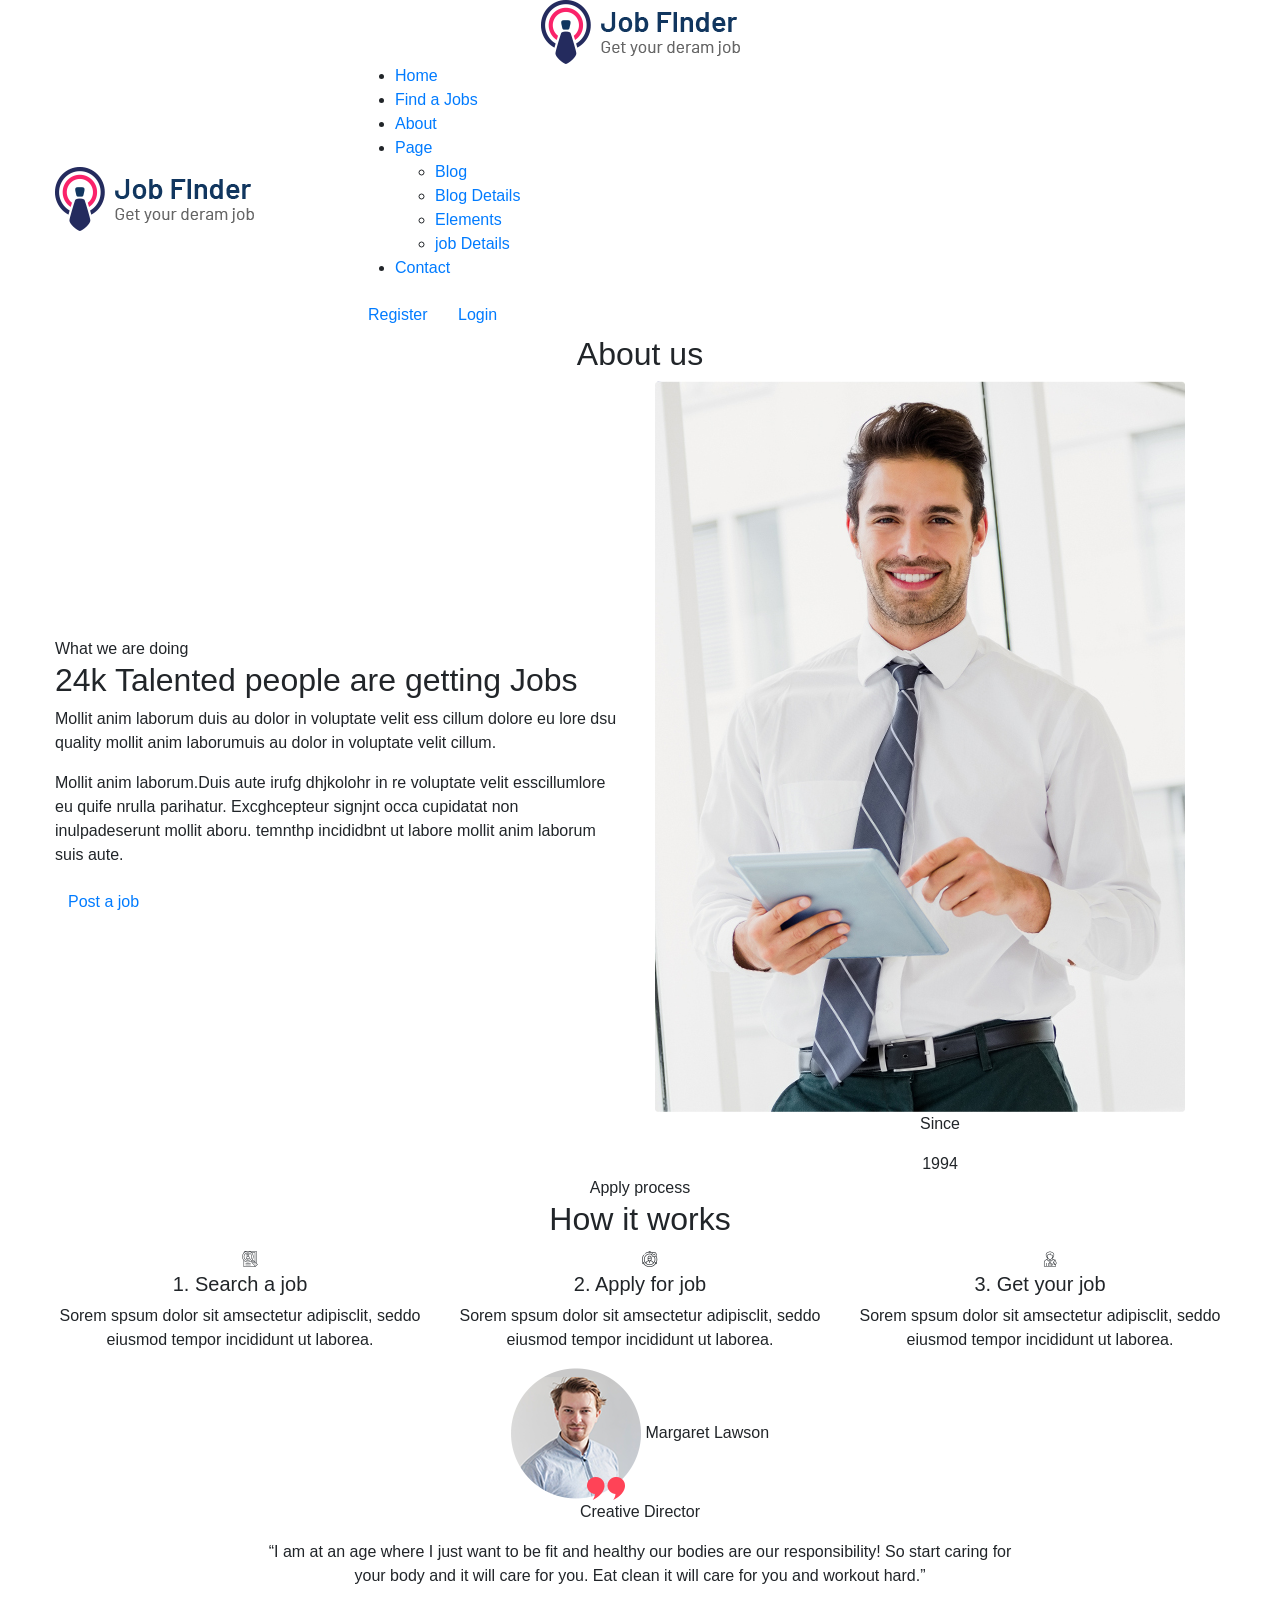
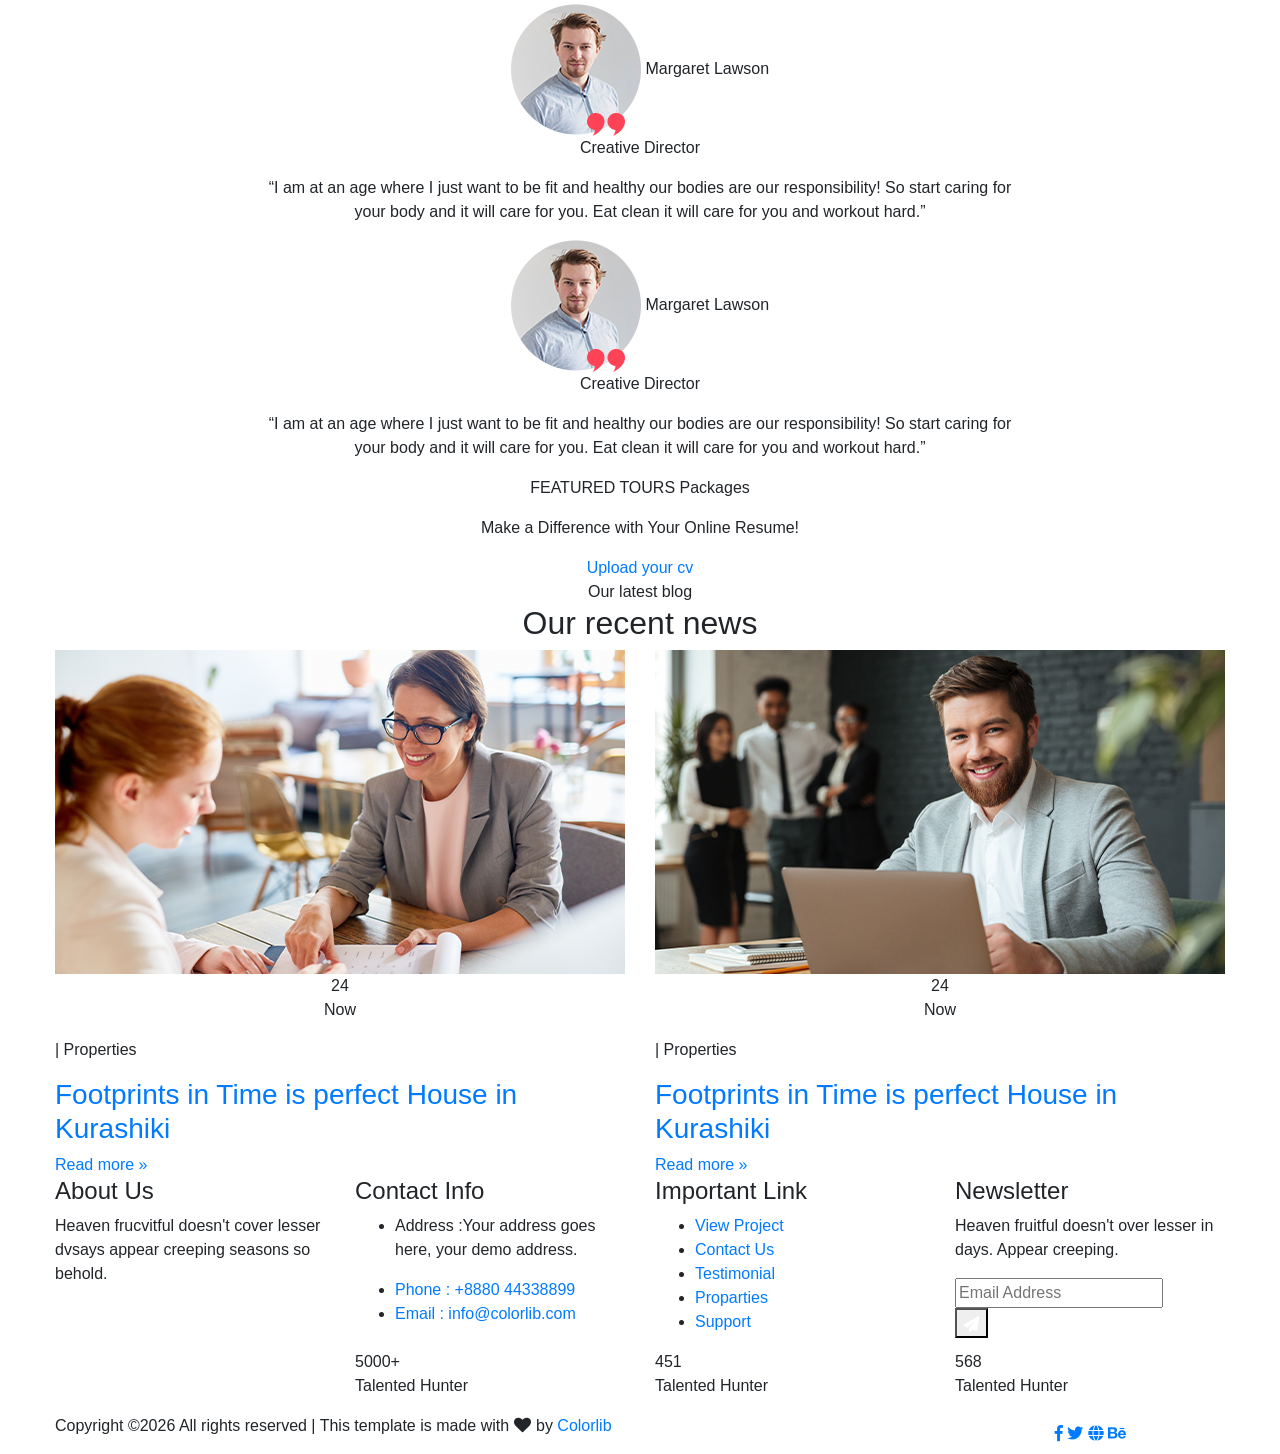
==== about.html @ 40fa7287 "First commit" ====
<!doctype html>
<html class="no-js" lang="zxx">
    <head>
        <meta charset="utf-8">
        <meta http-equiv="x-ua-compatible" content="ie=edge">
        <title>Job board HTML-5 Template </title>
        <meta name="description" content="">
        <meta name="viewport" content="width=device-width, initial-scale=1">
        <link rel="manifest" href="site.webmanifest">
		<link rel="shortcut icon" type="image/x-icon" href="assets/img/favicon.ico">

		<!-- CSS here -->
            <link rel="stylesheet" href="assets/css/bootstrap.min.css">
            <link rel="stylesheet" href="assets/css/owl.carousel.min.css">
            <link rel="stylesheet" href="assets/css/flaticon.css">
            <link rel="stylesheet" href="assets/css/price_rangs.css">
            <link rel="stylesheet" href="assets/css/slicknav.css">
            <link rel="stylesheet" href="assets/css/animate.min.css">
            <link rel="stylesheet" href="assets/css/magnific-popup.css">
            <link rel="stylesheet" href="assets/css/fontawesome-all.min.css">
            <link rel="stylesheet" href="assets/css/themify-icons.css">
            <link rel="stylesheet" href="assets/css/slick.css">
            <link rel="stylesheet" href="assets/css/nice-select.css">
            <link rel="stylesheet" href="assets/css/style.css">
   </head>

   <body>
    <!-- Preloader Start -->
    <div id="preloader-active">
        <div class="preloader d-flex align-items-center justify-content-center">
            <div class="preloader-inner position-relative">
                <div class="preloader-circle"></div>
                <div class="preloader-img pere-text">
                    <img src="assets/img/logo/logo.png" alt="">
                </div>
            </div>
        </div>
    </div>
    <!-- Preloader Start -->
    <header>
        <!-- Header Start -->
       <div class="header-area header-transparrent">
           <div class="headder-top header-sticky">
                <div class="container">
                    <div class="row align-items-center">
                        <div class="col-lg-3 col-md-2">
                            <!-- Logo -->
                            <div class="logo">
                                <a href="index.html"><img src="assets/img/logo/logo.png" alt=""></a>
                            </div>  
                        </div>
                        <div class="col-lg-9 col-md-9">
                            <div class="menu-wrapper">
                                <!-- Main-menu -->
                                <div class="main-menu">
                                    <nav class="d-none d-lg-block">
                                        <ul id="navigation">
                                            <li><a href="index.html">Home</a></li>
                                            <li><a href="job_listing.html">Find a Jobs </a></li>
                                            <li><a href="about.html">About</a></li>
                                            <li><a href="#">Page</a>
                                                <ul class="submenu">
                                                    <li><a href="blog.html">Blog</a></li>
                                                    <li><a href="single-blog.html">Blog Details</a></li>
                                                    <li><a href="elements.html">Elements</a></li>
                                                    <li><a href="job_details.html">job Details</a></li>
                                                </ul>
                                            </li>
                                            <li><a href="contact.html">Contact</a></li>
                                        </ul>
                                    </nav>
                                </div>          
                                <!-- Header-btn -->
                                <div class="header-btn d-none f-right d-lg-block">
                                    <a href="#" class="btn head-btn1">Register</a>
                                    <a href="#" class="btn head-btn2">Login</a>
                                </div>
                            </div>
                        </div>
                        <!-- Mobile Menu -->
                        <div class="col-12">
                            <div class="mobile_menu d-block d-lg-none"></div>
                        </div>
                    </div>
                </div>
           </div>
       </div>
        <!-- Header End -->
    </header>
    <main>

        <!-- Hero Area Start-->
        <div class="slider-area ">
        <div class="single-slider section-overly slider-height2 d-flex align-items-center" data-background="assets/img/hero/about.jpg">
            <div class="container">
                <div class="row">
                    <div class="col-xl-12">
                        <div class="hero-cap text-center">
                            <h2>About us</h2>
                        </div>
                    </div>
                </div>
            </div>
        </div>
        </div>
        <!-- Hero Area End -->
        <!-- Support Company Start-->
        <div class="support-company-area fix section-padding2">
            <div class="container">
                <div class="row align-items-center">
                    <div class="col-xl-6 col-lg-6">
                        <div class="right-caption">
                            <!-- Section Tittle -->
                            <div class="section-tittle section-tittle2">
                                <span>What we are doing</span>
                                <h2>24k Talented people are getting Jobs</h2>
                            </div>
                            <div class="support-caption">
                                <p class="pera-top">Mollit anim laborum duis au dolor in voluptate velit ess cillum dolore eu lore dsu quality mollit anim laborumuis au dolor in voluptate velit cillum.</p>
                                <p>Mollit anim laborum.Duis aute irufg dhjkolohr in re voluptate velit esscillumlore eu quife nrulla parihatur. Excghcepteur signjnt occa cupidatat non inulpadeserunt mollit aboru. temnthp incididbnt ut labore mollit anim laborum suis aute.</p>
                                <a href="about.html" class="btn post-btn">Post a job</a>
                            </div>
                        </div>
                    </div>
                    <div class="col-xl-6 col-lg-6">
                        <div class="support-location-img">
                            <img src="assets/img/service/support-img.jpg" alt="">
                            <div class="support-img-cap text-center">
                                <p>Since</p>
                                <span>1994</span>
                            </div>
                        </div>
                    </div>
                </div>
            </div>
        </div>
        <!-- Support Company End-->
        <!-- How  Apply Process Start-->
        <div class="apply-process-area apply-bg pt-150 pb-150" data-background="assets/img/gallery/how-applybg.png">
            <div class="container">
                <!-- Section Tittle -->
                <div class="row">
                    <div class="col-lg-12">
                        <div class="section-tittle white-text text-center">
                            <span>Apply process</span>
                            <h2> How it works</h2>
                        </div>
                    </div>
                </div>
                <!-- Apply Process Caption -->
                <div class="row">
                    <div class="col-lg-4 col-md-6">
                        <div class="single-process text-center mb-30">
                            <div class="process-ion">
                                <span class="flaticon-search"></span>
                            </div>
                            <div class="process-cap">
                                <h5>1. Search a job</h5>
                            <p>Sorem spsum dolor sit amsectetur adipisclit, seddo eiusmod tempor incididunt ut laborea.</p>
                            </div>
                        </div>
                    </div>
                    <div class="col-lg-4 col-md-6">
                        <div class="single-process text-center mb-30">
                            <div class="process-ion">
                                <span class="flaticon-curriculum-vitae"></span>
                            </div>
                            <div class="process-cap">
                                <h5>2. Apply for job</h5>
                            <p>Sorem spsum dolor sit amsectetur adipisclit, seddo eiusmod tempor incididunt ut laborea.</p>
                            </div>
                        </div>
                    </div>
                    <div class="col-lg-4 col-md-6">
                        <div class="single-process text-center mb-30">
                            <div class="process-ion">
                                <span class="flaticon-tour"></span>
                            </div>
                            <div class="process-cap">
                                <h5>3. Get your job</h5>
                            <p>Sorem spsum dolor sit amsectetur adipisclit, seddo eiusmod tempor incididunt ut laborea.</p>
                            </div>
                        </div>
                    </div>
                </div>
            </div>
        </div>
        <!-- How  Apply Process End-->
        <!-- Testimonial Start -->
        <div class="testimonial-area testimonial-padding">
            <div class="container">
                <!-- Testimonial contents -->
                <div class="row d-flex justify-content-center">
                    <div class="col-xl-8 col-lg-8 col-md-10">
                        <div class="h1-testimonial-active dot-style">
                            <!-- Single Testimonial -->
                            <div class="single-testimonial text-center">
                                <!-- Testimonial Content -->
                                <div class="testimonial-caption ">
                                    <!-- founder -->
                                    <div class="testimonial-founder  ">
                                        <div class="founder-img mb-30">
                                            <img src="assets/img/testmonial/testimonial-founder.png" alt="">
                                            <span>Margaret Lawson</span>
                                            <p>Creative Director</p>
                                        </div>
                                    </div>
                                    <div class="testimonial-top-cap">
                                        <p>“I am at an age where I just want to be fit and healthy our bodies are our responsibility! So start caring for your body and it will care for you. Eat clean it will care for you and workout hard.”</p>
                                    </div>
                                </div>
                            </div>
                            <!-- Single Testimonial -->
                            <div class="single-testimonial text-center">
                                <!-- Testimonial Content -->
                                <div class="testimonial-caption ">
                                    <!-- founder -->
                                    <div class="testimonial-founder  ">
                                        <div class="founder-img mb-30">
                                            <img src="assets/img/testmonial/testimonial-founder.png" alt="">
                                            <span>Margaret Lawson</span>
                                            <p>Creative Director</p>
                                        </div>
                                    </div>
                                    <div class="testimonial-top-cap">
                                        <p>“I am at an age where I just want to be fit and healthy our bodies are our responsibility! So start caring for your body and it will care for you. Eat clean it will care for you and workout hard.”</p>
                                    </div>
                                </div>
                            </div>
                            <!-- Single Testimonial -->
                            <div class="single-testimonial text-center">
                                <!-- Testimonial Content -->
                                <div class="testimonial-caption ">
                                    <!-- founder -->
                                    <div class="testimonial-founder  ">
                                        <div class="founder-img mb-30">
                                            <img src="assets/img/testmonial/testimonial-founder.png" alt="">
                                            <span>Margaret Lawson</span>
                                            <p>Creative Director</p>
                                        </div>
                                    </div>
                                    <div class="testimonial-top-cap">
                                        <p>“I am at an age where I just want to be fit and healthy our bodies are our responsibility! So start caring for your body and it will care for you. Eat clean it will care for you and workout hard.”</p>
                                    </div>
                                </div>
                            </div>
                        </div>
                    </div>
                </div>
            </div>
        </div>
        <!-- Testimonial End -->
        <!-- Online CV Area Start -->
        <div class="online-cv cv-bg section-overly pt-90 pb-120"  data-background="assets/img/gallery/cv_bg.jpg">
            <div class="container">
                <div class="row justify-content-center">
                    <div class="col-xl-10">
                        <div class="cv-caption text-center">
                            <p class="pera1">FEATURED TOURS Packages</p>
                            <p class="pera2"> Make a Difference with Your Online Resume!</p>
                            <a href="#" class="border-btn2 border-btn4">Upload your cv</a>
                        </div>
                    </div>
                </div>
            </div>
        </div>
        <!-- Online CV Area End-->
    
        <!-- Blog Area Start -->
        <div class="home-blog-area blog-h-padding">
            <div class="container">
                <!-- Section Tittle -->
                <div class="row">
                    <div class="col-lg-12">
                        <div class="section-tittle text-center">
                            <span>Our latest blog</span>
                            <h2>Our recent news</h2>
                        </div>
                    </div>
                </div>
                <div class="row">
                    <div class="col-xl-6 col-lg-6 col-md-6">
                        <div class="home-blog-single mb-30">
                            <div class="blog-img-cap">
                                <div class="blog-img">
                                    <img src="assets/img/blog/home-blog1.jpg" alt="">
                                    <!-- Blog date -->
                                    <div class="blog-date text-center">
                                        <span>24</span>
                                        <p>Now</p>
                                    </div>
                                </div>
                                <div class="blog-cap">
                                    <p>|   Properties</p>
                                    <h3><a href="single-blog.html">Footprints in Time is perfect House in Kurashiki</a></h3>
                                    <a href="#" class="more-btn">Read more »</a>
                                </div>
                            </div>
                        </div>
                    </div>
                    <div class="col-xl-6 col-lg-6 col-md-6">
                        <div class="home-blog-single mb-30">
                            <div class="blog-img-cap">
                                <div class="blog-img">
                                    <img src="assets/img/blog/home-blog2.jpg" alt="">
                                    <!-- Blog date -->
                                    <div class="blog-date text-center">
                                        <span>24</span>
                                        <p>Now</p>
                                    </div>
                                </div>
                                <div class="blog-cap">
                                    <p>|   Properties</p>
                                    <h3><a href="single-blog.html">Footprints in Time is perfect House in Kurashiki</a></h3>
                                    <a href="#" class="more-btn">Read more »</a>
                                </div>
                            </div>
                        </div>
                    </div>
                </div>
            </div>
        </div>
        <!-- Blog Area End -->

    </main>
    <footer>
        <!-- Footer Start-->
        <div class="footer-area footer-bg footer-padding">
            <div class="container">
                <div class="row d-flex justify-content-between">
                    <div class="col-xl-3 col-lg-3 col-md-4 col-sm-6">
                       <div class="single-footer-caption mb-50">
                         <div class="single-footer-caption mb-30">
                             <div class="footer-tittle">
                                 <h4>About Us</h4>
                                 <div class="footer-pera">
                                     <p>Heaven frucvitful doesn't cover lesser dvsays appear creeping seasons so behold.</p>
                                </div>
                             </div>
                         </div>

                       </div>
                    </div>
                    <div class="col-xl-3 col-lg-3 col-md-4 col-sm-5">
                        <div class="single-footer-caption mb-50">
                            <div class="footer-tittle">
                                <h4>Contact Info</h4>
                                <ul>
                                    <li>
                                    <p>Address :Your address goes
                                        here, your demo address.</p>
                                    </li>
                                    <li><a href="#">Phone : +8880 44338899</a></li>
                                    <li><a href="#">Email : info@colorlib.com</a></li>
                                </ul>
                            </div>

                        </div>
                    </div>
                    <div class="col-xl-3 col-lg-3 col-md-4 col-sm-5">
                        <div class="single-footer-caption mb-50">
                            <div class="footer-tittle">
                                <h4>Important Link</h4>
                                <ul>
                                    <li><a href="#"> View Project</a></li>
                                    <li><a href="#">Contact Us</a></li>
                                    <li><a href="#">Testimonial</a></li>
                                    <li><a href="#">Proparties</a></li>
                                    <li><a href="#">Support</a></li>
                                </ul>
                            </div>
                        </div>
                    </div>
                    <div class="col-xl-3 col-lg-3 col-md-4 col-sm-5">
                        <div class="single-footer-caption mb-50">
                            <div class="footer-tittle">
                                <h4>Newsletter</h4>
                                <div class="footer-pera footer-pera2">
                                 <p>Heaven fruitful doesn't over lesser in days. Appear creeping.</p>
                             </div>
                             <!-- Form -->
                             <div class="footer-form" >
                                 <div id="mc_embed_signup">
                                     <form target="_blank" action="https://spondonit.us12.list-manage.com/subscribe/post?u=1462626880ade1ac87bd9c93a&amp;id=92a4423d01"
                                     method="get" class="subscribe_form relative mail_part">
                                         <input type="email" name="email" id="newsletter-form-email" placeholder="Email Address"
                                         class="placeholder hide-on-focus" onfocus="this.placeholder = ''"
                                         onblur="this.placeholder = ' Email Address '">
                                         <div class="form-icon">
                                             <button type="submit" name="submit" id="newsletter-submit"
                                             class="email_icon newsletter-submit button-contactForm"><img src="assets/img/icon/form.png" alt=""></button>
                                         </div>
                                         <div class="mt-10 info"></div>
                                     </form>
                                 </div>
                             </div>
                            </div>
                        </div>
                    </div>
                </div>
               <!--  -->
               <div class="row footer-wejed justify-content-between">
                       <div class="col-xl-3 col-lg-3 col-md-4 col-sm-6">
                          <!-- logo -->
                          <div class="footer-logo mb-20">
                            <a href="index.html"><img src="assets/img/logo/logo2_footer.png" alt=""></a>
                          </div>
                       </div>
                       <div class="col-xl-3 col-lg-3 col-md-4 col-sm-5">
                        <div class="footer-tittle-bottom">
                            <span>5000+</span>
                            <p>Talented Hunter</p>
                        </div>
                       </div>
                       <div class="col-xl-3 col-lg-3 col-md-4 col-sm-5">
                            <div class="footer-tittle-bottom">
                                <span>451</span>
                                <p>Talented Hunter</p>
                            </div>
                       </div>
                       <div class="col-xl-3 col-lg-3 col-md-4 col-sm-5">
                            <!-- Footer Bottom Tittle -->
                            <div class="footer-tittle-bottom">
                                <span>568</span>
                                <p>Talented Hunter</p>
                            </div>
                       </div>
               </div>
            </div>
        </div>
        <!-- footer-bottom area -->
        <div class="footer-bottom-area footer-bg">
            <div class="container">
                <div class="footer-border">
                     <div class="row d-flex justify-content-between align-items-center">
                         <div class="col-xl-10 col-lg-10 ">
                             <div class="footer-copy-right">
                                 <p><!-- Link back to Colorlib can't be removed. Template is licensed under CC BY 3.0. -->
  Copyright &copy;<script>document.write(new Date().getFullYear());</script> All rights reserved | This template is made with <i class="fa fa-heart" aria-hidden="true"></i> by <a href="https://colorlib.com" target="_blank">Colorlib</a>
  <!-- Link back to Colorlib can't be removed. Template is licensed under CC BY 3.0. --></p>
                             </div>
                         </div>
                         <div class="col-xl-2 col-lg-2">
                             <div class="footer-social f-right">
                                 <a href="#"><i class="fab fa-facebook-f"></i></a>
                                 <a href="#"><i class="fab fa-twitter"></i></a>
                                 <a href="#"><i class="fas fa-globe"></i></a>
                                 <a href="#"><i class="fab fa-behance"></i></a>
                             </div>
                         </div>
                     </div>
                </div>
            </div>
        </div>
        <!-- Footer End-->
    </footer>

	<!-- JS here -->
	
		<!-- All JS Custom Plugins Link Here here -->
        <script src="./assets/js/vendor/modernizr-3.5.0.min.js"></script>
		<!-- Jquery, Popper, Bootstrap -->
		<script src="./assets/js/vendor/jquery-1.12.4.min.js"></script>
        <script src="./assets/js/popper.min.js"></script>
        <script src="./assets/js/bootstrap.min.js"></script>
	    <!-- Jquery Mobile Menu -->
        <script src="./assets/js/jquery.slicknav.min.js"></script>

		<!-- Jquery Slick , Owl-Carousel Plugins -->
        <script src="./assets/js/owl.carousel.min.js"></script>
        <script src="./assets/js/slick.min.js"></script>
        <script src="./assets/js/price_rangs.js"></script>
		<!-- One Page, Animated-HeadLin -->
        <script src="./assets/js/wow.min.js"></script>
		<script src="./assets/js/animated.headline.js"></script>
        <script src="./assets/js/jquery.magnific-popup.js"></script>

		<!-- Scrollup, nice-select, sticky -->
        <script src="./assets/js/jquery.scrollUp.min.js"></script>
        <script src="./assets/js/jquery.nice-select.min.js"></script>
		<script src="./assets/js/jquery.sticky.js"></script>
        
        <!-- contact js -->
        <script src="./assets/js/contact.js"></script>
        <script src="./assets/js/jquery.form.js"></script>
        <script src="./assets/js/jquery.validate.min.js"></script>
        <script src="./assets/js/mail-script.js"></script>
        <script src="./assets/js/jquery.ajaxchimp.min.js"></script>
        
		<!-- Jquery Plugins, main Jquery -->	
        <script src="./assets/js/plugins.js"></script>
        <script src="./assets/js/main.js"></script>
        
    </body>
</html>
---- assets/css/flaticon.css ----
/*
  	Flaticon icon font: Flaticon
  	Creation date: 10/03/2020 09:37
  	*/

@font-face {
  font-family: "Flaticon";
  src: url("../fonts/Flaticon.eot");
  src: url("../fonts/Flaticon.eot?#iefix") format("embedded-opentype"),
       url("../fonts/Flaticon.woff2") format("woff2"),
       url("../fonts/Flaticon.woff") format("woff"),
       url("../fonts/Flaticon.ttf") format("truetype"),
       url("../fonts/Flaticon.svg#Flaticon") format("svg");
  font-weight: normal;
  font-style: normal;
}

@media screen and (-webkit-min-device-pixel-ratio:0) {
  @font-face {
    font-family: "Flaticon";
    src: url("../fonts/Flaticon.svg#Flaticon") format("svg");
  }
}

[class^="flaticon-"]:before, [class*=" flaticon-"]:before,
[class^="flaticon-"]:after, [class*=" flaticon-"]:after {   
  font-family: Flaticon;

font-style: normal;
margin-left: 20px;
}

.flaticon-tour:before { content: "\f100"; }
.flaticon-report:before { content: "\f101"; }
.flaticon-cms:before { content: "\f102"; }
.flaticon-app:before { content: "\f103"; }
.flaticon-helmet:before { content: "\f104"; }
.flaticon-high-tech:before { content: "\f105"; }
.flaticon-real-estate:before { content: "\f106"; }
.flaticon-content:before { content: "\f107"; }
.flaticon-search:before { content: "\f108"; }
.flaticon-curriculum-vitae:before { content: "\f109"; }
---- assets/css/price_rangs.css ----
/* Ion.RangeSlider
// css version 2.0.3
// Â© 2013-2014 Denis Ineshin | IonDen.com
// ===================================================================================================================*/

/* =====================================================================================================================
// RangeSlider */

.irs {
    position: relative; display: block;
    -webkit-touch-callout: none;
    -webkit-user-select: none;
     -khtml-user-select: none;
       -moz-user-select: none;
        -ms-user-select: none;
            user-select: none;
}
    .irs-line {
        position: relative; display: block;
        overflow: hidden;
        outline: none !important;
    }
        .irs-line-left, .irs-line-mid, .irs-line-right {
            position: absolute; display: block;
            top: 0;
        }
        .irs-line-left {
            left: 0; width: 11%;
        }
        .irs-line-mid {
            left: 9%; width: 82%;
        }
        .irs-line-right {
            right: 0; width: 11%;
        }

    .irs-bar {
        position: absolute; display: block;
        left: 0; width: 0;
    }
        .irs-bar-edge {
            position: absolute; display: block;
            top: 0; left: 0;
        }

    .irs-shadow {
        position: absolute; display: none;
        left: 0; width: 0;
    }

    .irs-slider {
        position: absolute; display: block;
        cursor: default;
        z-index: 1;
    }
        .irs-slider.single {

        }
        .irs-slider.from {

        }
        .irs-slider.to {

        }
        .irs-slider.type_last {
            z-index: 2;
        }

    .irs-min {
        position: absolute; display: block;
        left: 0;
        cursor: default;
    }
    .irs-max {
        position: absolute; display: block;
        right: 0;
        cursor: default;
    }

    .irs-from, .irs-to, .irs-single {
        position: absolute; display: block;
        top: 0; left: 0;
        cursor: default;
        white-space: nowrap;
    }

.irs-grid {
    position: absolute; display: none;
    bottom: 0; left: 0;
    width: 100%; height: 20px;
}
.irs-with-grid .irs-grid {
    display: block;
}
    .irs-grid-pol {
        position: absolute;
        top: 0; left: 0;
        width: 1px; height: 8px;
        background: #000;
    }
    .irs-grid-pol.small {
        height: 4px;
    }
    .irs-grid-text {
        position: absolute;
        bottom: 0; left: 0;
        white-space: nowrap;
        text-align: center;
        font-size: 9px; line-height: 9px;
        padding: 0 3px;
        color: #000;
    }

.irs-disable-mask {
    position: absolute; display: block;
    top: 0; left: -1%;
    width: 102%; height: 100%;
    cursor: default;
    background: rgba(0,0,0,0.0);
    z-index: 2;
}
.lt-ie9 .irs-disable-mask {
    background: #000;
    filter: alpha(opacity=0);
    cursor: not-allowed;
}

.irs-disabled {
    opacity: 0.4;
}


.irs-hidden-input {
    position: absolute !important;
    display: block !important;
    top: 0 !important;
    left: 0 !important;
    width: 0 !important;
    height: 0 !important;
    font-size: 0 !important;
    line-height: 0 !important;
    padding: 0 !important;
    margin: 0 !important;
    outline: none !important;
    z-index: -9999 !important;
    background: none !important;
    border-style: solid !important;
    border-color: transparent !important;
}


/* Ion.RangeSlider, Simple Skin
// css version 2.0.3
// Â© Denis Ineshin, 2014    https://github.com/IonDen
// Â© guybowden, 2014        https://github.com/guybowden
// ===================================================================================================================*/

/* =====================================================================================================================
// Skin details */

.irs {
    height: 55px;
}
.irs-with-grid {
    height: 75px;
}
.irs-line {
    height: 10px; top: 33px;
    background: #EEE;
    background: linear-gradient(to bottom, #DDD -50%, #FFF 150%); /* W3C */
    border: 1px solid #CCC;
    border-radius: 16px;
    -moz-border-radius: 16px;
}
    .irs-line-left {
        height: 8px;
    }
    .irs-line-mid {
        height: 8px;
    }
    .irs-line-right {
        height: 8px;
    }

.irs-bar {
    height: 10px; top: 33px;
    border-top: 1px solid #428bca;
    border-bottom: 1px solid #428bca;
    background: #428bca;
    background: linear-gradient(to top, rgba(66,139,202,1) 0%,rgba(127,195,232,1) 100%); /* W3C */
}
    .irs-bar-edge {
        height: 10px; top: 33px;
        width: 14px;
        border: 1px solid #428bca;
        border-right: 0;
        background: #428bca;
        background: linear-gradient(to top, rgba(66,139,202,1) 0%,rgba(127,195,232,1) 100%); /* W3C */
        border-radius: 16px 0 0 16px;
        -moz-border-radius: 16px 0 0 16px;
    }

.irs-shadow {
    height: 2px; top: 38px;
    background: #000;
    opacity: 0.3;
    border-radius: 5px;
    -moz-border-radius: 5px;
}
.lt-ie9 .irs-shadow {
    filter: alpha(opacity=30);
}

.irs-slider {
    top: 25px;
    width: 27px; height: 27px;
    border: 1px solid #AAA;
    background: #DDD;
    background: linear-gradient(to bottom, rgba(255,255,255,1) 0%,rgba(220,220,220,1) 20%,rgba(255,255,255,1) 100%); /* W3C */
    border-radius: 27px;
    -moz-border-radius: 27px;
    box-shadow: 1px 1px 3px rgba(0,0,0,0.3);
    cursor: pointer;
}

.irs-slider.state_hover, .irs-slider:hover {
    background: #FFF;
}

.irs-min, .irs-max {
    color: #333;
    font-size: 12px; line-height: 1.333;
    text-shadow: none;
    top: 0;
    padding: 1px 5px;
    background: rgba(0,0,0,0.1);
    border-radius: 3px;
    -moz-border-radius: 3px;
}

.lt-ie9 .irs-min, .lt-ie9 .irs-max {
    background: #ccc;
}

.lt-ie9 .irs-from, .lt-ie9 .irs-to, .lt-ie9 .irs-single {
    background: #999;
}

.irs-grid {
    height: 27px;
}
.irs-grid-pol {
    opacity: 0.5;
    background: #428bca;
}
.irs-grid-pol.small {
    background: #999;
}

.irs-grid-text {
    bottom: 5px;
    color: #99a4ac;
}

.irs-disabled {
}
---- assets/css/themify-icons.css ----
@font-face {
	font-family: 'themify';
	src:url('../fonts/themify.eot?-fvbane');


	src:url('../fonts/themify.eot?#iefix-fvbane') format('embedded-opentype'),
		url('../fonts/themify.woff?-fvbane') format('woff'),
		url('../fonts/themify.ttf?-fvbane') format('truetype'),
		url('../fonts/themify.svg?-fvbane#themify') format('svg');
	font-weight: normal;
	font-style: normal;
}

[class^="ti-"], [class*=" ti-"] {
	font-family: 'themify';
	speak: none;
	font-style: normal;
	font-weight: normal;
	font-variant: normal;
	text-transform: none;
	line-height: 1;

	/* Better Font Rendering =========== */
	-webkit-font-smoothing: antialiased;
	-moz-osx-font-smoothing: grayscale;
}

.ti-wand:before {
	content: "\e600";
}
.ti-volume:before {
	content: "\e601";
}
.ti-user:before {
	content: "\e602";
}
.ti-unlock:before {
	content: "\e603";
}
.ti-unlink:before {
	content: "\e604";
}
.ti-trash:before {
	content: "\e605";
}
.ti-thought:before {
	content: "\e606";
}
.ti-target:before {
	content: "\e607";
}
.ti-tag:before {
	content: "\e608";
}
.ti-tablet:before {
	content: "\e609";
}
.ti-star:before {
	content: "\e60a";
}
.ti-spray:before {
	content: "\e60b";
}
.ti-signal:before {
	content: "\e60c";
}
.ti-shopping-cart:before {
	content: "\e60d";
}
.ti-shopping-cart-full:before {
	content: "\e60e";
}
.ti-settings:before {
	content: "\e60f";
}
.ti-search:before {
	content: "\e610";
}
.ti-zoom-in:before {
	content: "\e611";
}
.ti-zoom-out:before {
	content: "\e612";
}
.ti-cut:before {
	content: "\e613";
}
.ti-ruler:before {
	content: "\e614";
}
.ti-ruler-pencil:before {
	content: "\e615";
}
.ti-ruler-alt:before {
	content: "\e616";
}
.ti-bookmark:before {
	content: "\e617";
}
.ti-bookmark-alt:before {
	content: "\e618";
}
.ti-reload:before {
	content: "\e619";
}
.ti-plus:before {
	content: "\e61a";
}
.ti-pin:before {
	content: "\e61b";
}
.ti-pencil:before {
	content: "\e61c";
}
.ti-pencil-alt:before {
	content: "\e61d";
}
.ti-paint-roller:before {
	content: "\e61e";
}
.ti-paint-bucket:before {
	content: "\e61f";
}
.ti-na:before {
	content: "\e620";
}
.ti-mobile:before {
	content: "\e621";
}
.ti-minus:before {
	content: "\e622";
}
.ti-medall:before {
	content: "\e623";
}
.ti-medall-alt:before {
	content: "\e624";
}
.ti-marker:before {
	content: "\e625";
}
.ti-marker-alt:before {
	content: "\e626";
}
.ti-arrow-up:before {
	content: "\e627";
}
.ti-arrow-right:before {
	content: "\e628";
}
.ti-arrow-left:before {
	content: "\e629";
}
.ti-arrow-down:before {
	content: "\e62a";
}
.ti-lock:before {
	content: "\e62b";
}
.ti-location-arrow:before {
	content: "\e62c";
}
.ti-link:before {
	content: "\e62d";
}
.ti-layout:before {
	content: "\e62e";
}
.ti-layers:before {
	content: "\e62f";
}
.ti-layers-alt:before {
	content: "\e630";
}
.ti-key:before {
	content: "\e631";
}
.ti-import:before {
	content: "\e632";
}
.ti-image:before {
	content: "\e633";
}
.ti-heart:before {
	content: "\e634";
}
.ti-heart-broken:before {
	content: "\e635";
}
.ti-hand-stop:before {
	content: "\e636";
}
.ti-hand-open:before {
	content: "\e637";
}
.ti-hand-drag:before {
	content: "\e638";
}
.ti-folder:before {
	content: "\e639";
}
.ti-flag:before {
	content: "\e63a";
}
.ti-flag-alt:before {
	content: "\e63b";
}
.ti-flag-alt-2:before {
	content: "\e63c";
}
.ti-eye:before {
	content: "\e63d";
}
.ti-export:before {
	content: "\e63e";
}
.ti-exchange-vertical:before {
	content: "\e63f";
}
.ti-desktop:before {
	content: "\e640";
}
.ti-cup:before {
	content: "\e641";
}
.ti-crown:before {
	content: "\e642";
}
.ti-comments:before {
	content: "\e643";
}
.ti-comment:before {
	content: "\e644";
}
.ti-comment-alt:before {
	content: "\e645";
}
.ti-close:before {
	content: "\e646";
}
.ti-clip:before {
	content: "\e647";
}
.ti-angle-up:before {
	content: "\e648";
}
.ti-angle-right:before {
	content: "\e649";
}
.ti-angle-left:before {
	content: "\e64a";
}
.ti-angle-down:before {
	content: "\e64b";
}
.ti-check:before {
	content: "\e64c";
}
.ti-check-box:before {
	content: "\e64d";
}
.ti-camera:before {
	content: "\e64e";
}
.ti-announcement:before {
	content: "\e64f";
}
.ti-brush:before {
	content: "\e650";
}
.ti-briefcase:before {
	content: "\e651";
}
.ti-bolt:before {
	content: "\e652";
}
.ti-bolt-alt:before {
	content: "\e653";
}
.ti-blackboard:before {
	content: "\e654";
}
.ti-bag:before {
	content: "\e655";
}
.ti-move:before {
	content: "\e656";
}
.ti-arrows-vertical:before {
	content: "\e657";
}
.ti-arrows-horizontal:before {
	content: "\e658";
}
.ti-fullscreen:before {
	content: "\e659";
}
.ti-arrow-top-right:before {
	content: "\e65a";
}
.ti-arrow-top-left:before {
	content: "\e65b";
}
.ti-arrow-circle-up:before {
	content: "\e65c";
}
.ti-arrow-circle-right:before {
	content: "\e65d";
}
.ti-arrow-circle-left:before {
	content: "\e65e";
}
.ti-arrow-circle-down:before {
	content: "\e65f";
}
.ti-angle-double-up:before {
	content: "\e660";
}
.ti-angle-double-right:before {
	content: "\e661";
}
.ti-angle-double-left:before {
	content: "\e662";
}
.ti-angle-double-down:before {
	content: "\e663";
}
.ti-zip:before {
	content: "\e664";
}
.ti-world:before {
	content: "\e665";
}
.ti-wheelchair:before {
	content: "\e666";
}
.ti-view-list:before {
	content: "\e667";
}
.ti-view-list-alt:before {
	content: "\e668";
}
.ti-view-grid:before {
	content: "\e669";
}
.ti-uppercase:before {
	content: "\e66a";
}
.ti-upload:before {
	content: "\e66b";
}
.ti-underline:before {
	content: "\e66c";
}
.ti-truck:before {
	content: "\e66d";
}
.ti-timer:before {
	content: "\e66e";
}
.ti-ticket:before {
	content: "\e66f";
}
.ti-thumb-up:before {
	content: "\e670";
}
.ti-thumb-down:before {
	content: "\e671";
}
.ti-text:before {
	content: "\e672";
}
.ti-stats-up:before {
	content: "\e673";
}
.ti-stats-down:before {
	content: "\e674";
}
.ti-split-v:before {
	content: "\e675";
}
.ti-split-h:before {
	content: "\e676";
}
.ti-smallcap:before {
	content: "\e677";
}
.ti-shine:before {
	content: "\e678";
}
.ti-shift-right:before {
	content: "\e679";
}
.ti-shift-left:before {
	content: "\e67a";
}
.ti-shield:before {
	content: "\e67b";
}
.ti-notepad:before {
	content: "\e67c";
}
.ti-server:before {
	content: "\e67d";
}
.ti-quote-right:before {
	content: "\e67e";
}
.ti-quote-left:before {
	content: "\e67f";
}
.ti-pulse:before {
	content: "\e680";
}
.ti-printer:before {
	content: "\e681";
}
.ti-power-off:before {
	content: "\e682";
}
.ti-plug:before {
	content: "\e683";
}
.ti-pie-chart:before {
	content: "\e684";
}
.ti-paragraph:before {
	content: "\e685";
}
.ti-panel:before {
	content: "\e686";
}
.ti-package:before {
	content: "\e687";
}
.ti-music:before {
	content: "\e688";
}
.ti-music-alt:before {
	content: "\e689";
}
.ti-mouse:before {
	content: "\e68a";
}
.ti-mouse-alt:before {
	content: "\e68b";
}
.ti-money:before {
	content: "\e68c";
}
.ti-microphone:before {
	content: "\e68d";
}
.ti-menu:before {
	content: "\e68e";
}
.ti-menu-alt:before {
	content: "\e68f";
}
.ti-map:before {
	content: "\e690";
}
.ti-map-alt:before {
	content: "\e691";
}
.ti-loop:before {
	content: "\e692";
}
.ti-location-pin:before {
	content: "\e693";
}
.ti-list:before {
	content: "\e694";
}
.ti-light-bulb:before {
	content: "\e695";
}
.ti-Italic:before {
	content: "\e696";
}
.ti-info:before {
	content: "\e697";
}
.ti-infinite:before {
	content: "\e698";
}
.ti-id-badge:before {
	content: "\e699";
}
.ti-hummer:before {
	content: "\e69a";
}
.ti-home:before {
	content: "\e69b";
}
.ti-help:before {
	content: "\e69c";
}
.ti-headphone:before {
	content: "\e69d";
}
.ti-harddrives:before {
	content: "\e69e";
}
.ti-harddrive:before {
	content: "\e69f";
}
.ti-gift:before {
	content: "\e6a0";
}
.ti-game:before {
	content: "\e6a1";
}
.ti-filter:before {
	content: "\e6a2";
}
.ti-files:before {
	content: "\e6a3";
}
.ti-file:before {
	content: "\e6a4";
}
.ti-eraser:before {
	content: "\e6a5";
}
.ti-envelope:before {
	content: "\e6a6";
}
.ti-download:before {
	content: "\e6a7";
}
.ti-direction:before {
	content: "\e6a8";
}
.ti-direction-alt:before {
	content: "\e6a9";
}
.ti-dashboard:before {
	content: "\e6aa";
}
.ti-control-stop:before {
	content: "\e6ab";
}
.ti-control-shuffle:before {
	content: "\e6ac";
}
.ti-control-play:before {
	content: "\e6ad";
}
.ti-control-pause:before {
	content: "\e6ae";
}
.ti-control-forward:before {
	content: "\e6af";
}
.ti-control-backward:before {
	content: "\e6b0";
}
.ti-cloud:before {
	content: "\e6b1";
}
.ti-cloud-up:before {
	content: "\e6b2";
}
.ti-cloud-down:before {
	content: "\e6b3";
}
.ti-clipboard:before {
	content: "\e6b4";
}
.ti-car:before {
	content: "\e6b5";
}
.ti-calendar:before {
	content: "\e6b6";
}
.ti-book:before {
	content: "\e6b7";
}
.ti-bell:before {
	content: "\e6b8";
}
.ti-basketball:before {
	content: "\e6b9";
}
.ti-bar-chart:before {
	content: "\e6ba";
}
.ti-bar-chart-alt:before {
	content: "\e6bb";
}
.ti-back-right:before {
	content: "\e6bc";
}
.ti-back-left:before {
	content: "\e6bd";
}
.ti-arrows-corner:before {
	content: "\e6be";
}
.ti-archive:before {
	content: "\e6bf";
}
.ti-anchor:before {
	content: "\e6c0";
}
.ti-align-right:before {
	content: "\e6c1";
}
.ti-align-left:before {
	content: "\e6c2";
}
.ti-align-justify:before {
	content: "\e6c3";
}
.ti-align-center:before {
	content: "\e6c4";
}
.ti-alert:before {
	content: "\e6c5";
}
.ti-alarm-clock:before {
	content: "\e6c6";
}
.ti-agenda:before {
	content: "\e6c7";
}
.ti-write:before {
	content: "\e6c8";
}
.ti-window:before {
	content: "\e6c9";
}
.ti-widgetized:before {
	content: "\e6ca";
}
.ti-widget:before {
	content: "\e6cb";
}
.ti-widget-alt:before {
	content: "\e6cc";
}
.ti-wallet:before {
	content: "\e6cd";
}
.ti-video-clapper:before {
	content: "\e6ce";
}
.ti-video-camera:before {
	content: "\e6cf";
}
.ti-vector:before {
	content: "\e6d0";
}
.ti-themify-logo:before {
	content: "\e6d1";
}
.ti-themify-favicon:before {
	content: "\e6d2";
}
.ti-themify-favicon-alt:before {
	content: "\e6d3";
}
.ti-support:before {
	content: "\e6d4";
}
.ti-stamp:before {
	content: "\e6d5";
}
.ti-split-v-alt:before {
	content: "\e6d6";
}
.ti-slice:before {
	content: "\e6d7";
}
.ti-shortcode:before {
	content: "\e6d8";
}
.ti-shift-right-alt:before {
	content: "\e6d9";
}
.ti-shift-left-alt:before {
	content: "\e6da";
}
.ti-ruler-alt-2:before {
	content: "\e6db";
}
.ti-receipt:before {
	content: "\e6dc";
}
.ti-pin2:before {
	content: "\e6dd";
}
.ti-pin-alt:before {
	content: "\e6de";
}
.ti-pencil-alt2:before {
	content: "\e6df";
}
.ti-palette:before {
	content: "\e6e0";
}
.ti-more:before {
	content: "\e6e1";
}
.ti-more-alt:before {
	content: "\e6e2";
}
.ti-microphone-alt:before {
	content: "\e6e3";
}
.ti-magnet:before {
	content: "\e6e4";
}
.ti-line-double:before {
	content: "\e6e5";
}
.ti-line-dotted:before {
	content: "\e6e6";
}
.ti-line-dashed:before {
	content: "\e6e7";
}
.ti-layout-width-full:before {
	content: "\e6e8";
}
.ti-layout-width-default:before {
	content: "\e6e9";
}
.ti-layout-width-default-alt:before {
	content: "\e6ea";
}
.ti-layout-tab:before {
	content: "\e6eb";
}
.ti-layout-tab-window:before {
	content: "\e6ec";
}
.ti-layout-tab-v:before {
	content: "\e6ed";
}
.ti-layout-tab-min:before {
	content: "\e6ee";
}
.ti-layout-slider:before {
	content: "\e6ef";
}
.ti-layout-slider-alt:before {
	content: "\e6f0";
}
.ti-layout-sidebar-right:before {
	content: "\e6f1";
}
.ti-layout-sidebar-none:before {
	content: "\e6f2";
}
.ti-layout-sidebar-left:before {
	content: "\e6f3";
}
.ti-layout-placeholder:before {
	content: "\e6f4";
}
.ti-layout-menu:before {
	content: "\e6f5";
}
.ti-layout-menu-v:before {
	content: "\e6f6";
}
.ti-layout-menu-separated:before {
	content: "\e6f7";
}
.ti-layout-menu-full:before {
	content: "\e6f8";
}
.ti-layout-media-right-alt:before {
	content: "\e6f9";
}
.ti-layout-media-right:before {
	content: "\e6fa";
}
.ti-layout-media-overlay:before {
	content: "\e6fb";
}
.ti-layout-media-overlay-alt:before {
	content: "\e6fc";
}
.ti-layout-media-overlay-alt-2:before {
	content: "\e6fd";
}
.ti-layout-media-left-alt:before {
	content: "\e6fe";
}
.ti-layout-media-left:before {
	content: "\e6ff";
}
.ti-layout-media-center-alt:before {
	content: "\e700";
}
.ti-layout-media-center:before {
	content: "\e701";
}
.ti-layout-list-thumb:before {
	content: "\e702";
}
.ti-layout-list-thumb-alt:before {
	content: "\e703";
}
.ti-layout-list-post:before {
	content: "\e704";
}
.ti-layout-list-large-image:before {
	content: "\e705";
}
.ti-layout-line-solid:before {
	content: "\e706";
}
.ti-layout-grid4:before {
	content: "\e707";
}
.ti-layout-grid3:before {
	content: "\e708";
}
.ti-layout-grid2:before {
	content: "\e709";
}
.ti-layout-grid2-thumb:before {
	content: "\e70a";
}
.ti-layout-cta-right:before {
	content: "\e70b";
}
.ti-layout-cta-left:before {
	content: "\e70c";
}
.ti-layout-cta-center:before {
	content: "\e70d";
}
.ti-layout-cta-btn-right:before {
	content: "\e70e";
}
.ti-layout-cta-btn-left:before {
	content: "\e70f";
}
.ti-layout-column4:before {
	content: "\e710";
}
.ti-layout-column3:before {
	content: "\e711";
}
.ti-layout-column2:before {
	content: "\e712";
}
.ti-layout-accordion-separated:before {
	content: "\e713";
}
.ti-layout-accordion-merged:before {
	content: "\e714";
}
.ti-layout-accordion-list:before {
	content: "\e715";
}
.ti-ink-pen:before {
	content: "\e716";
}
.ti-info-alt:before {
	content: "\e717";
}
.ti-help-alt:before {
	content: "\e718";
}
.ti-headphone-alt:before {
	content: "\e719";
}
.ti-hand-point-up:before {
	content: "\e71a";
}
.ti-hand-point-right:before {
	content: "\e71b";
}
.ti-hand-point-left:before {
	content: "\e71c";
}
.ti-hand-point-down:before {
	content: "\e71d";
}
.ti-gallery:before {
	content: "\e71e";
}
.ti-face-smile:before {
	content: "\e71f";
}
.ti-face-sad:before {
	content: "\e720";
}
.ti-credit-card:before {
	content: "\e721";
}
.ti-control-skip-forward:before {
	content: "\e722";
}
.ti-control-skip-backward:before {
	content: "\e723";
}
.ti-control-record:before {
	content: "\e724";
}
.ti-control-eject:before {
	content: "\e725";
}
.ti-comments-smiley:before {
	content: "\e726";
}
.ti-brush-alt:before {
	content: "\e727";
}
.ti-youtube:before {
	content: "\e728";
}
.ti-vimeo:before {
	content: "\e729";
}
.ti-twitter:before {
	content: "\e72a";
}
.ti-time:before {
	content: "\e72b";
}
.ti-tumblr:before {
	content: "\e72c";
}
.ti-skype:before {
	content: "\e72d";
}
.ti-share:before {
	content: "\e72e";
}
.ti-share-alt:before {
	content: "\e72f";
}
.ti-rocket:before {
	content: "\e730";
}
.ti-pinterest:before {
	content: "\e731";
}
.ti-new-window:before {
	content: "\e732";
}
.ti-microsoft:before {
	content: "\e733";
}
.ti-list-ol:before {
	content: "\e734";
}
.ti-linkedin:before {
	content: "\e735";
}
.ti-layout-sidebar-2:before {
	content: "\e736";
}
.ti-layout-grid4-alt:before {
	content: "\e737";
}
.ti-layout-grid3-alt:before {
	content: "\e738";
}
.ti-layout-grid2-alt:before {
	content: "\e739";
}
.ti-layout-column4-alt:before {
	content: "\e73a";
}
.ti-layout-column3-alt:before {
	content: "\e73b";
}
.ti-layout-column2-alt:before {
	content: "\e73c";
}
.ti-instagram:before {
	content: "\e73d";
}
.ti-google:before {
	content: "\e73e";
}
.ti-github:before {
	content: "\e73f";
}
.ti-flickr:before {
	content: "\e740";
}
.ti-facebook:before {
	content: "\e741";
}
.ti-dropbox:before {
	content: "\e742";
}
.ti-dribbble:before {
	content: "\e743";
}
.ti-apple:before {
	content: "\e744";
}
.ti-android:before {
	content: "\e745";
}
.ti-save:before {
	content: "\e746";
}
.ti-save-alt:before {
	content: "\e747";
}
.ti-yahoo:before {
	content: "\e748";
}
.ti-wordpress:before {
	content: "\e749";
}
.ti-vimeo-alt:before {
	content: "\e74a";
}
.ti-twitter-alt:before {
	content: "\e74b";
}
.ti-tumblr-alt:before {
	content: "\e74c";
}
.ti-trello:before {
	content: "\e74d";
}
.ti-stack-overflow:before {
	content: "\e74e";
}
.ti-soundcloud:before {
	content: "\e74f";
}
.ti-sharethis:before {
	content: "\e750";
}
.ti-sharethis-alt:before {
	content: "\e751";
}
.ti-reddit:before {
	content: "\e752";
}
.ti-pinterest-alt:before {
	content: "\e753";
}
.ti-microsoft-alt:before {
	content: "\e754";
}
.ti-linux:before {
	content: "\e755";
}
.ti-jsfiddle:before {
	content: "\e756";
}
.ti-joomla:before {
	content: "\e757";
}
.ti-html5:before {
	content: "\e758";
}
.ti-flickr-alt:before {
	content: "\e759";
}
.ti-email:before {
	content: "\e75a";
}
.ti-drupal:before {
	content: "\e75b";
}
.ti-dropbox-alt:before {
	content: "\e75c";
}
.ti-css3:before {
	content: "\e75d";
}
.ti-rss:before {
	content: "\e75e";
}
.ti-rss-alt:before {
	content: "\e75f";
}
---- assets/css/nice-select.css ----
.nice-select {
  -webkit-tap-highlight-color: transparent;
  background-color: #fff;
  border-radius: 5px;
  border: solid 1px #e8e8e8;
  box-sizing: border-box;
  clear: both;
  cursor: pointer;
  display: block;
  float: left;
  font-family: inherit;
  font-size: 14px;
  font-weight: normal;
  height: 42px;
  line-height: 40px;
  outline: none;
  padding-left: 18px;
  padding-right: 30px;
  position: relative;
  text-align: left !important;
  -webkit-transition: all 0.2s ease-in-out;
  transition: all 0.2s ease-in-out;
  -webkit-user-select: none;
     -moz-user-select: none;
      -ms-user-select: none;
          user-select: none;
  white-space: nowrap;
  width: auto; }
  .nice-select:hover {
    border-color: #dbdbdb; }
  .nice-select:active, .nice-select.open, .nice-select:focus {
    border-color: #999; }
  .nice-select:after {
    border-bottom: 2px solid #999;
    border-right: 2px solid #999;
    content: '';
    display: block;
    height: 5px;
    margin-top: -4px;
    pointer-events: none;
    position: absolute;
    right: 12px;
    top: 50%;
    -webkit-transform-origin: 66% 66%;
        -ms-transform-origin: 66% 66%;
            transform-origin: 66% 66%;
    -webkit-transform: rotate(45deg);
        -ms-transform: rotate(45deg);
            transform: rotate(45deg);
    -webkit-transition: all 0.15s ease-in-out;
    transition: all 0.15s ease-in-out;
    width: 5px; }
  .nice-select.open:after {
    -webkit-transform: rotate(-135deg);
        -ms-transform: rotate(-135deg);
            transform: rotate(-135deg); }
  .nice-select.open .list {
    opacity: 1;
    pointer-events: auto;
    -webkit-transform: scale(1) translateY(0);
        -ms-transform: scale(1) translateY(0);
            transform: scale(1) translateY(0); }
  .nice-select.disabled {
    border-color: #ededed;
    color: #999;
    pointer-events: none; }
    .nice-select.disabled:after {
      border-color: #cccccc; }
  .nice-select.wide {
    width: 100%; }
    .nice-select.wide .list {
      left: 0 !important;
      right: 0 !important; }
  .nice-select.right {
    float: right; }
    .nice-select.right .list {
      left: auto;
      right: 0; }
  .nice-select.small {
    font-size: 12px;
    height: 36px;
    line-height: 34px; }
    .nice-select.small:after {
      height: 4px;
      width: 4px; }
    .nice-select.small .option {
      line-height: 34px;
      min-height: 34px; }
  .nice-select .list {
    background-color: #fff;
    border-radius: 5px;
    box-shadow: 0 0 0 1px rgba(68, 68, 68, 0.11);
    box-sizing: border-box;
    margin-top: 4px;
    opacity: 0;
    overflow: hidden;
    padding: 0;
    pointer-events: none;
    position: absolute;
    top: 100%;
    left: 0;
    -webkit-transform-origin: 50% 0;
        -ms-transform-origin: 50% 0;
            transform-origin: 50% 0;
    -webkit-transform: scale(0.75) translateY(-21px);
        -ms-transform: scale(0.75) translateY(-21px);
            transform: scale(0.75) translateY(-21px);
    -webkit-transition: all 0.2s cubic-bezier(0.5, 0, 0, 1.25), opacity 0.15s ease-out;
    transition: all 0.2s cubic-bezier(0.5, 0, 0, 1.25), opacity 0.15s ease-out;
    z-index: 9; }
    .nice-select .list:hover .option:not(:hover) {
      background-color: transparent !important; }
  .nice-select .option {
    cursor: pointer;
    font-weight: 400;
    line-height: 40px;
    list-style: none;
    min-height: 40px;
    outline: none;
    padding-left: 18px;
    padding-right: 29px;
    text-align: left;
    -webkit-transition: all 0.2s;
    transition: all 0.2s; }
    .nice-select .option:hover, .nice-select .option.focus, .nice-select .option.selected.focus {
      background-color: #f6f6f6; }
    .nice-select .option.selected {
      font-weight: bold; }
    .nice-select .option.disabled {
      background-color: transparent;
      color: #999;
      cursor: default; }

.no-csspointerevents .nice-select .list {
  display: none; }

.no-csspointerevents .nice-select.open .list {
  display: block; }
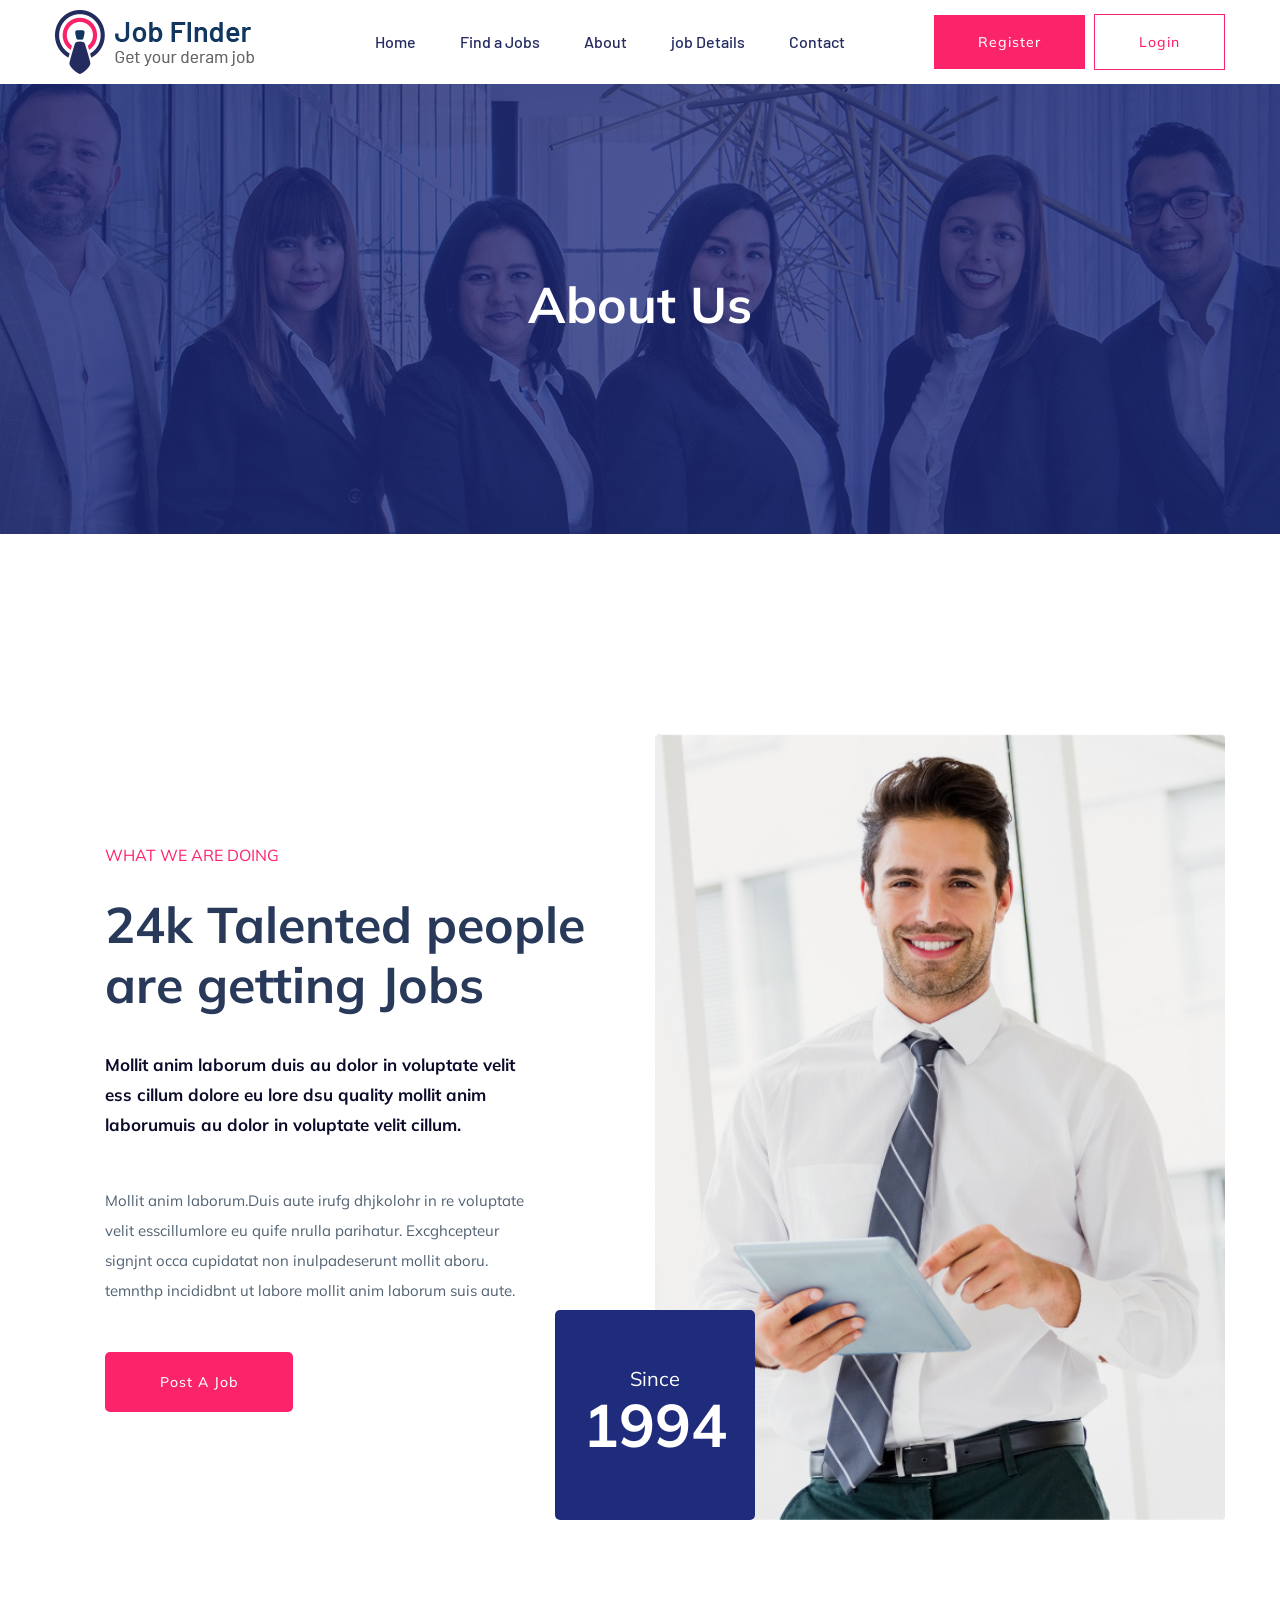
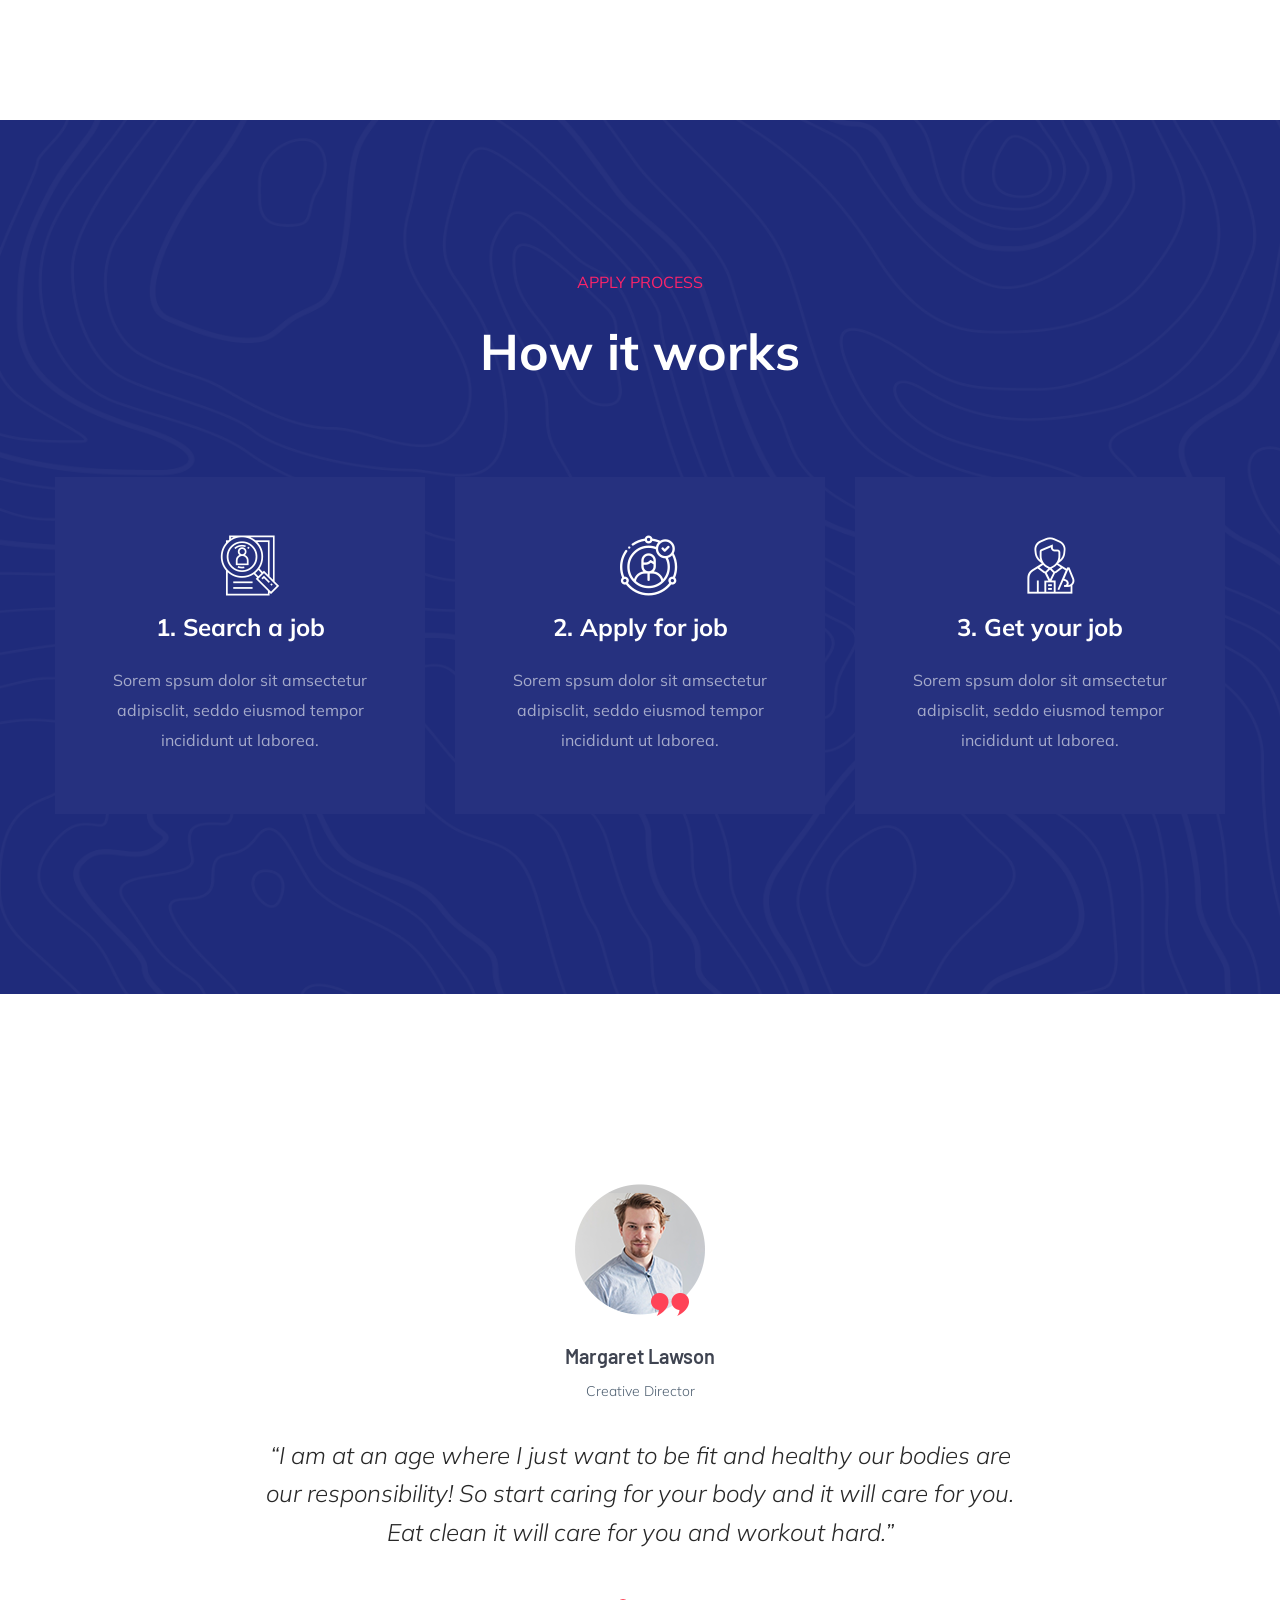
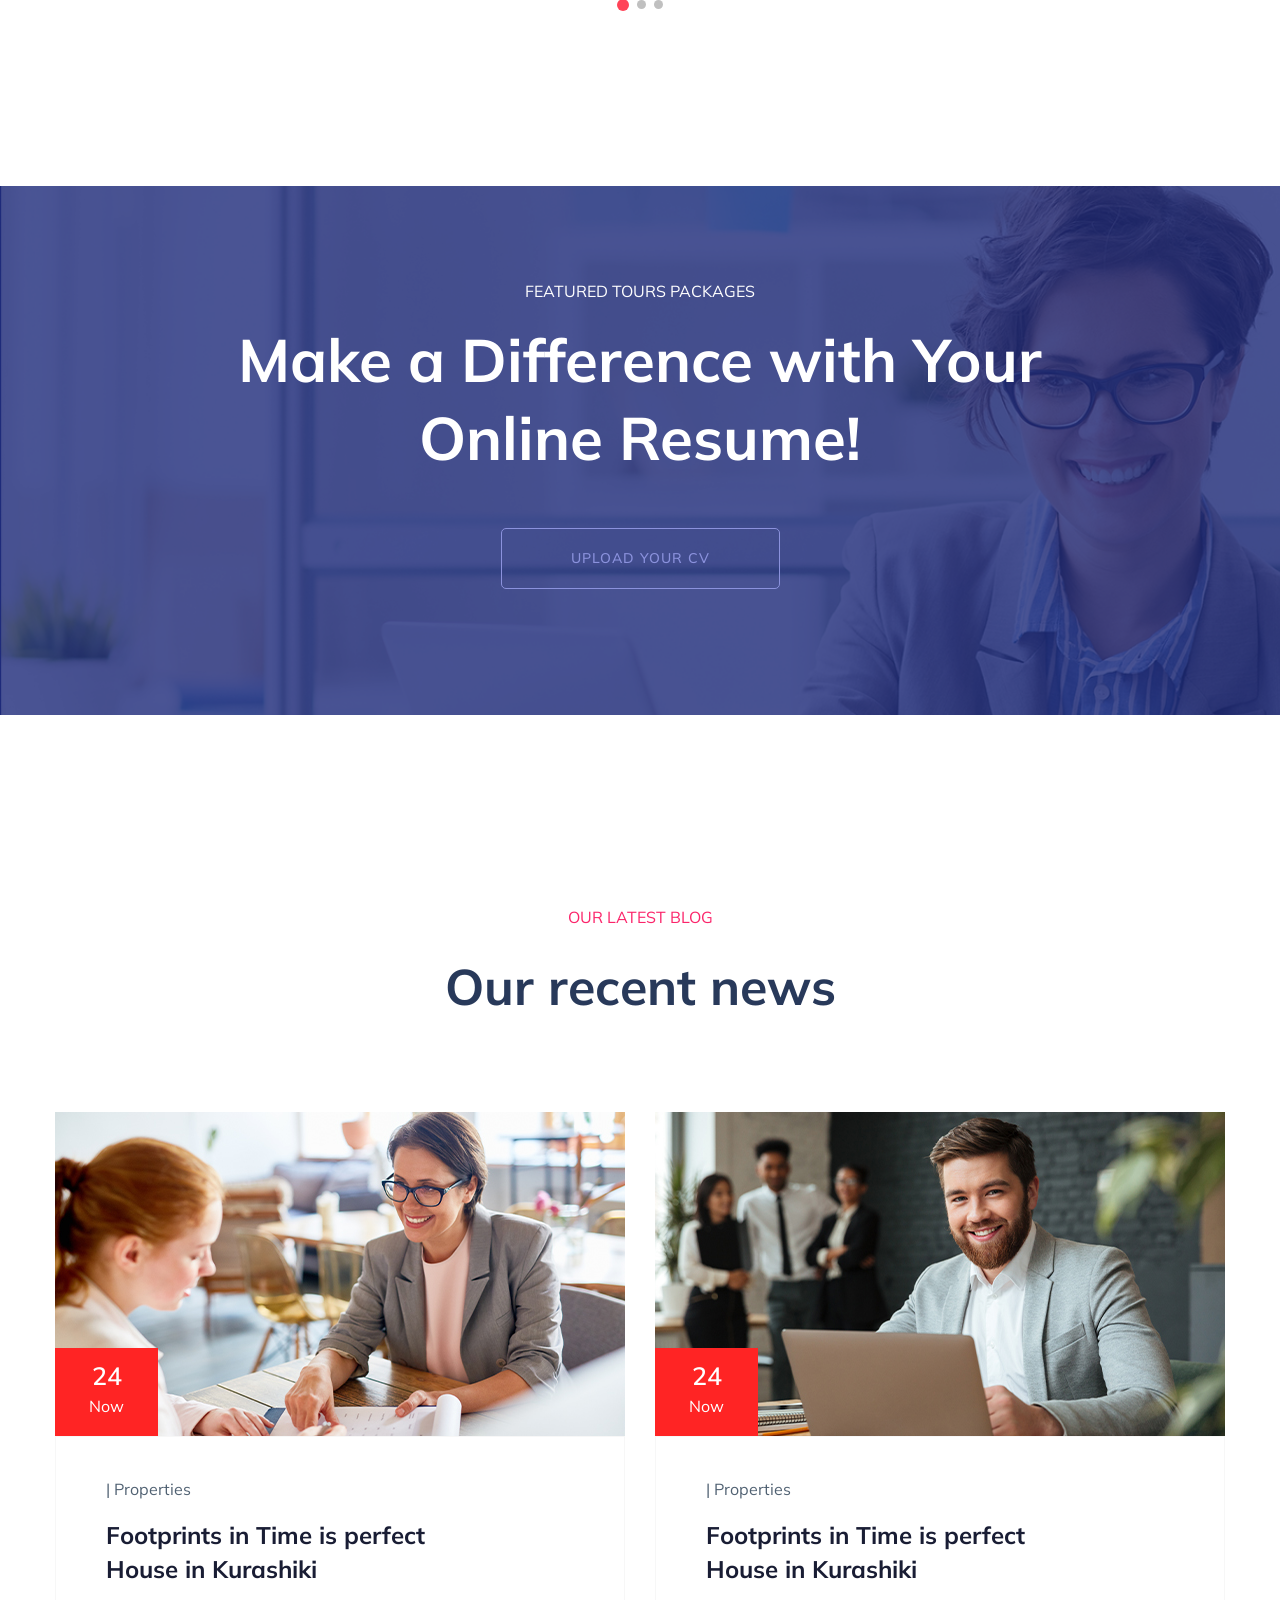
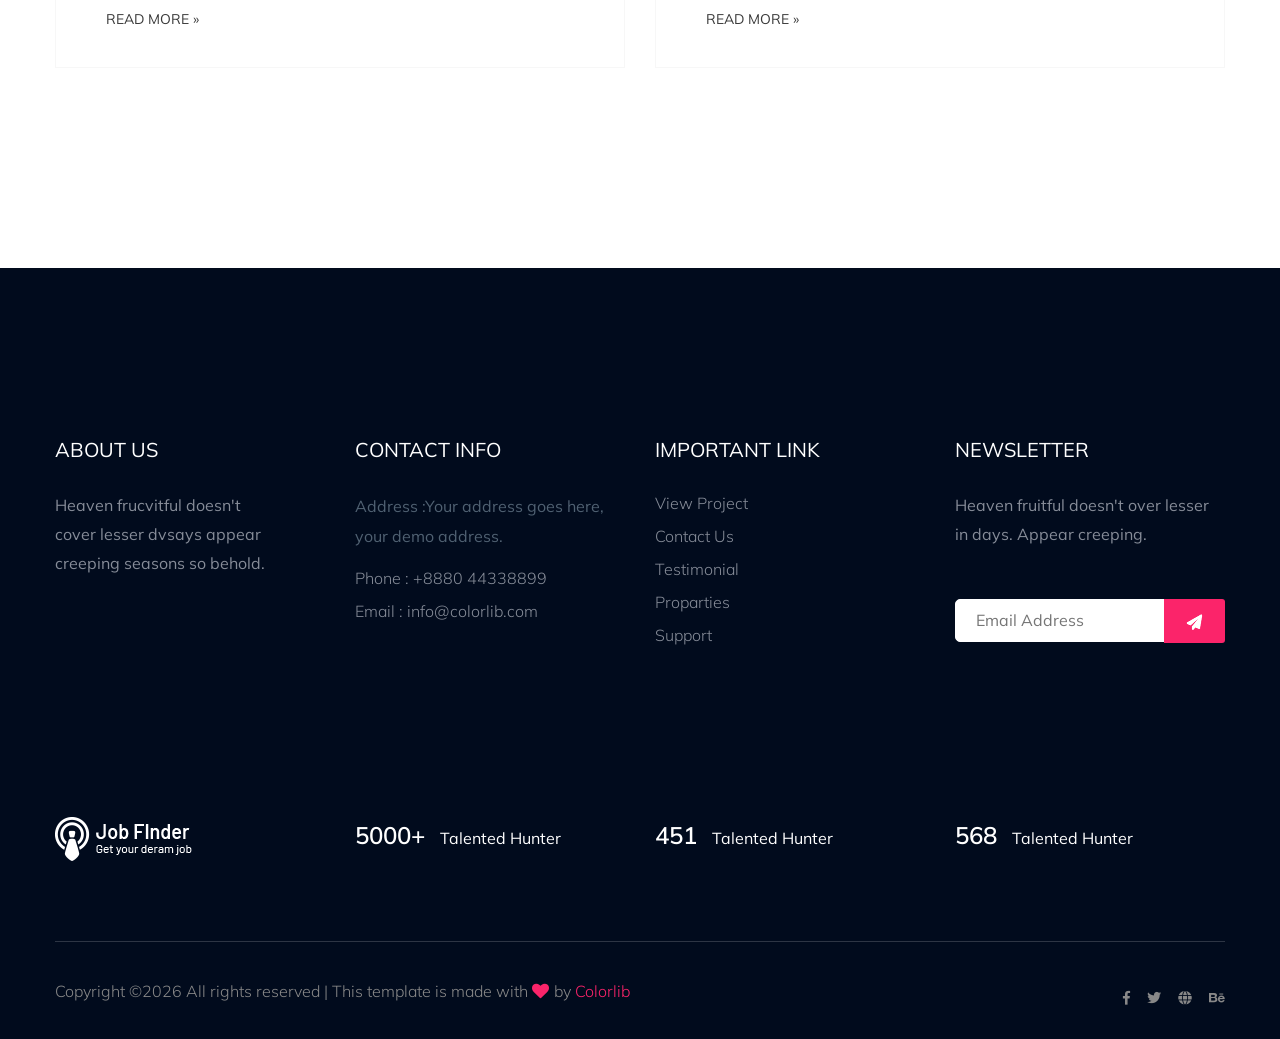
==== commit b86553e4: "updated" ====
--- a/about.html
+++ b/about.html
@@ -57,15 +57,9 @@
                                         <ul id="navigation">
                                             <li><a href="index.html">Home</a></li>
                                             <li><a href="job_listing.html">Find a Jobs </a></li>
-                                            <li><a href="about.html">About</a></li>
-                                            <li><a href="#">Page</a>
-                                                <ul class="submenu">
-                                                    <li><a href="blog.html">Blog</a></li>
-                                                    <li><a href="single-blog.html">Blog Details</a></li>
-                                                    <li><a href="elements.html">Elements</a></li>
+                                            <li class="active"><a href="about.html">About</a></li>
+                                        
                                                     <li><a href="job_details.html">job Details</a></li>
-                                                </ul>
-                                            </li>
                                             <li><a href="contact.html">Contact</a></li>
                                         </ul>
                                     </nav>
--- a/assets/css/style.css
+++ b/assets/css/style.css
@@ -0,0 +1,57 @@
+@import url("https://fonts.googleapis.com/css?family=Barlow:300,400,500,600,700,900|Muli:300,400,500,600,700,800,900&display=swap");.white-bg{background:#ffffff}.gray-bg{background:#f5f5f5}.gray-bg{background:#f7f7fd}.white-bg{background:#fff}.black-bg{background:#16161a}.theme-bg{background:#fb246a}.brand-bg{background:#f1f4fa}.testimonial-bg{background:#f9fafc}.white-color{color:#fff}.black-color{color:#16161a}.theme-color{color:#fb246a}.boxed-btn{background:#fff;color:#fb246a !important;display:inline-block;padding:18px 44px;font-family:"Muli",sans-serif;font-size:14px;font-weight:400;border:0;border:1px solid #fb246a;letter-spacing:3px;text-align:center;color:#fb246a;text-transform:uppercase;cursor:pointer}.boxed-btn:hover{background:#fb246a;color:#fff !important;border:1px solid #fb246a}.boxed-btn:focus{outline:none}.boxed-btn.large-width{width:220px}[data-overlay]{position:relative;background-size:cover;background-repeat:no-repeat;background-position:center center}[data-overlay]::before{position:absolute;left:0;top:0;right:0;bottom:0;content:""}[data-opacity="1"]::before{opacity:0.1}[data-opacity="2"]::before{opacity:0.2}[data-opacity="3"]::before{opacity:0.3}[data-opacity="4"]::before{opacity:0.4}[data-opacity="5"]::before{opacity:0.5}[data-opacity="6"]::before{opacity:0.6}[data-opacity="7"]::before{opacity:0.7}[data-opacity="8"]::before{opacity:0.8}[data-opacity="9"]::before{opacity:0.9}body{font-family:"Muli",sans-serif;font-weight:normal;font-style:normal}h1,h2,h3,h4,h5,h6{font-family:"Muli",sans-serif;color:#0b1c39;margin-top:0px;font-style:normal;font-weight:500;text-transform:normal}p{font-family:"Muli",sans-serif;color:#506172;font-size:16px;line-height:30px;margin-bottom:15px;font-weight:normal}.bg-img-1{background-image:url(../img/slider/slider-img-1.jpg)}.bg-img-2{background-image:url(../img/background-img/bg-img-2.jpg)}.cta-bg-1{background-image:url(../img/background-img/bg-img-3.jpg)}.img{max-width:100%;-webkit-transition:all .3s ease-out 0s;-moz-transition:all .3s ease-out 0s;-ms-transition:all .3s ease-out 0s;-o-transition:all .3s ease-out 0s;transition:all .3s ease-out 0s}.f-left{float:left}.f-right{float:right}.fix{overflow:hidden}.clear{clear:both}a,.button{-webkit-transition:all .3s ease-out 0s;-moz-transition:all .3s ease-out 0s;-ms-transition:all .3s ease-out 0s;-o-transition:all .3s ease-out 0s;transition:all .3s ease-out 0s}a:focus,.button:focus{text-decoration:none;outline:none}a{color:#635c5c}a:hover{color:#fff}a:focus,a:hover,.portfolio-cat a:hover,.footer -menu li a:hover{text-decoration:none}a,button{color:#fff;outline:medium none}button:focus,input:focus,input:focus,textarea,textarea:focus{outline:0}.uppercase{text-transform:uppercase}input:focus::-moz-placeholder{opacity:0;-webkit-transition:.4s;-o-transition:.4s;transition:.4s}.capitalize{text-transform:capitalize}h1 a,h2 a,h3 a,h4 a,h5 a,h6 a{color:inherit}ul{margin:0px;padding:0px}li{list-style:none}hr{border-bottom:1px solid #eceff8;border-top:0 none;margin:30px 0;padding:0}.theme-overlay{position:relative}.theme-overlay::before{background:#1696e7 none repeat scroll 0 0;content:"";height:100%;left:0;opacity:0.6;position:absolute;top:0;width:100%}.overlay{position:relative;z-index:0}.overlay::before{position:absolute;content:"";top:0;left:0;width:100%;height:100%;z-index:-1}.overlay2{position:relative;z-index:0}.overlay2::before{position:absolute;content:"";background-color:#2E2200;top:0;left:0;width:100%;height:100%;z-index:-1;opacity:0.5}.section-padding{padding-top:120px;padding-bottom:120px}.separator{border-top:1px solid #f2f2f2}.mb-90{margin-bottom:90px}@media (max-width: 767px){.mb-90{margin-bottom:30px}}@media (min-width: 768px) and (max-width: 991px){.mb-90{margin-bottom:45px}}.owl-carousel .owl-nav div{background:rgba(255,255,255,0.8) none repeat scroll 0 0;height:40px;left:20px;line-height:40px;font-size:22px;color:#646464;opacity:1;visibility:visible;position:absolute;text-align:center;top:50%;transform:translateY(-50%);transition:all 0.3s ease 0s;width:40px}.owl-carousel .owl-nav div.owl-next{left:auto;right:-30px}.owl-carousel .owl-nav div.owl-next i{position:relative;right:0;top:1px}.owl-carousel .owl-nav div.owl-prev i{position:relative;right:1px;top:0px}.owl-carousel:hover .owl-nav div{opacity:1;visibility:visible}.owl-carousel:hover .owl-nav div:hover{color:#fff;background:#ff3500}.btn{background:#fb246a;-moz-user-select:none;text-transform:capitalize;color:#fff;cursor:pointer;display:inline-block;font-size:14px;font-weight:500;letter-spacing:1px;line-height:0;margin-bottom:0;padding:27px 44px;border-radius:0px;margin:10px;cursor:pointer;transition:color 0.4s linear;position:relative;z-index:1;border:0;overflow:hidden;margin:0}.btn::before{content:"";position:absolute;left:0;top:0;width:101%;height:101%;background:#da2461;z-index:1;border-radius:5px;transition:transform 0.5s;transition-timing-function:ease;transform-origin:0 0;transition-timing-function:cubic-bezier(0.5, 1.6, 0.4, 0.7);transform:scaleX(0);border-radius:0}.btn:hover::before{transform:scaleX(1);color:#fff !important;z-index:-1}.head-btn2{background:none;border:1px solid #fb246a;color:#fb246a}@media only screen and (min-width: 992px) and (max-width: 1199px){.head-btn2{padding:27px 34px}}.head-btn2::before{color:#fff !important}.head-btn2:hover{color:#fff}.head-btn1{margin-right:5px}@media only screen and (min-width: 992px) and (max-width: 1199px){.head-btn1{padding:27px 27px}}.border-btn4{border:1px solid #fff;color:#fff}.btn.focus,.btn:focus{outline:0;box-shadow:none}.border-btn{border:1px solid #fb246a;color:#fb246a;font:"Muli",sans-serif;background:none;-moz-user-select:none;padding:27px 44px;margin:0px;text-transform:capitalize;cursor:pointer;display:inline-block;font-size:14px;font-weight:500;letter-spacing:1px;margin-bottom:0;border-radius:0px;position:relative;transition:color 0.4s linear;position:relative;overflow:hidden;margin:0}.border-btn::before{border:1px solid transparent;content:"";position:absolute;left:0;top:0;width:120%;height:105%;background:#da2461;z-index:-1;transition:transform 0.5s;transition-timing-function:ease;transform-origin:0 0;transition-timing-function:cubic-bezier(0.5, 1.6, 0.4, 0.7);transform:scaleY(0);border-radius:0}.border-btn:hover::before{transform:scaleY(1);order:2px solid transparent}.post-btn{border-radius:5px;padding:30px 55px}.border-btn2{border:1px solid #8b92dd;color:#8b92dd;font:"Muli",sans-serif;background:none;-moz-user-select:none;padding:19px 69px;margin:0px;text-transform:uppercase;cursor:pointer;display:inline-block;font-size:14px;font-weight:500;letter-spacing:1px;margin-bottom:0;border-radius:5px;position:relative;transition:color 0.4s linear;position:relative;overflow:hidden;margin:0}@media (max-width: 767px){.border-btn2{padding:19px 30px}}.border-btn2::before{border:1px solid transparent;content:"";position:absolute;left:0;top:0;width:101%;height:101%;background:#8b92dd;z-index:-1;transition:transform 0.5s;transition-timing-function:ease;transform-origin:0 0;transition-timing-function:cubic-bezier(0.5, 1.6, 0.4, 0.7);transform:scaleY(0);border-radius:0px}.border-btn2:hover::before{transform:scaleY(1);order:2px solid transparent}.breadcrumb>.active{color:#888}#scrollUp{background:#fb246a;height:50px;width:50px;right:31px;bottom:18px;color:#fff;font-size:20px;text-align:center;border-radius:50%;line-height:48px;border:2px solid transparent}@media (max-width: 767px){#scrollUp{right:16px}}#scrollUp:hover{color:#fff}.sticky-bar{left:0;margin:auto;position:fixed;top:0;width:100%;-webkit-box-shadow:0 10px 15px rgba(25,25,25,0.1);box-shadow:0 10px 15px rgba(25,25,25,0.1);z-index:9999;-webkit-animation:300ms ease-in-out 0s normal none 1 running fadeInDown;animation:300ms ease-in-out 0s normal none 1 running fadeInDown;-webkit-box-shadow:0 10px 15px rgba(25,25,25,0.1);background:#fff}.mt-5{margin-top:5px}.mt-10{margin-top:10px}.mt-15{margin-top:15px}.mt-20{margin-top:20px}.mt-25{margin-top:25px}.mt-30{margin-top:30px}.mt-35{margin-top:35px}.mt-40{margin-top:40px}.mt-45{margin-top:45px}.mt-50{margin-top:50px}.mt-55{margin-top:55px}.mt-60{margin-top:60px}.mt-65{margin-top:65px}.mt-70{margin-top:70px}.mt-75{margin-top:75px}.mt-80{margin-top:80px}.mt-85{margin-top:85px}.mt-90{margin-top:90px}.mt-95{margin-top:95px}.mt-100{margin-top:100px}.mt-105{margin-top:105px}.mt-110{margin-top:110px}.mt-115{margin-top:115px}.mt-120{margin-top:120px}.mt-125{margin-top:125px}.mt-130{margin-top:130px}.mt-135{margin-top:135px}.mt-140{margin-top:140px}.mt-145{margin-top:145px}.mt-150{margin-top:150px}.mt-155{margin-top:155px}.mt-160{margin-top:160px}.mt-165{margin-top:165px}.mt-170{margin-top:170px}.mt-175{margin-top:175px}.mt-180{margin-top:180px}.mt-185{margin-top:185px}.mt-190{margin-top:190px}.mt-195{margin-top:195px}.mt-200{margin-top:200px}.mb-5{margin-bottom:5px}.mb-10{margin-bottom:10px}.mb-15{margin-bottom:15px}.mb-20{margin-bottom:20px}.mb-25{margin-bottom:25px}.mb-30{margin-bottom:30px}.mb-35{margin-bottom:35px}.mb-40{margin-bottom:40px}.mb-45{margin-bottom:45px}.mb-50{margin-bottom:50px}.mb-55{margin-bottom:55px}.mb-60{margin-bottom:60px}.mb-65{margin-bottom:65px}.mb-70{margin-bottom:70px}.mb-75{margin-bottom:75px}.mb-80{margin-bottom:80px}.mb-85{margin-bottom:85px}.mb-90{margin-bottom:90px}.mb-95{margin-bottom:95px}.mb-100{margin-bottom:100px}.mb-105{margin-bottom:105px}.mb-110{margin-bottom:110px}.mb-115{margin-bottom:115px}.mb-120{margin-bottom:120px}.mb-125{margin-bottom:125px}.mb-130{margin-bottom:130px}.mb-135{margin-bottom:135px}.mb-140{margin-bottom:140px}.mb-145{margin-bottom:145px}.mb-150{margin-bottom:150px}.mb-155{margin-bottom:155px}.mb-160{margin-bottom:160px}.mb-165{margin-bottom:165px}.mb-170{margin-bottom:170px}.mb-175{margin-bottom:175px}.mb-180{margin-bottom:180px}.mb-185{margin-bottom:185px}.mb-190{margin-bottom:190px}.mb-195{margin-bottom:195px}.mb-200{margin-bottom:200px}.ml-5{margin-left:5px}.ml-10{margin-left:10px}.ml-15{margin-left:15px}.ml-20{margin-left:20px}.ml-25{margin-left:25px}.ml-30{margin-left:30px}.ml-35{margin-left:35px}.ml-40{margin-left:40px}.ml-45{margin-left:45px}.ml-50{margin-left:50px}.ml-55{margin-left:55px}.ml-60{margin-left:60px}.ml-65{margin-left:65px}.ml-70{margin-left:70px}.ml-75{margin-left:75px}.ml-80{margin-left:80px}.ml-85{margin-left:85px}.ml-90{margin-left:90px}.ml-95{margin-left:95px}.ml-100{margin-left:100px}.ml-105{margin-left:105px}.ml-110{margin-left:110px}.ml-115{margin-left:115px}.ml-120{margin-left:120px}.ml-125{margin-left:125px}.ml-130{margin-left:130px}.ml-135{margin-left:135px}.ml-140{margin-left:140px}.ml-145{margin-left:145px}.ml-150{margin-left:150px}.ml-155{margin-left:155px}.ml-160{margin-left:160px}.ml-165{margin-left:165px}.ml-170{margin-left:170px}.ml-175{margin-left:175px}.ml-180{margin-left:180px}.ml-185{margin-left:185px}.ml-190{margin-left:190px}.ml-195{margin-left:195px}.ml-200{margin-left:200px}.mr-5{margin-right:5px}.mr-10{margin-right:10px}.mr-15{margin-right:15px}.mr-20{margin-right:20px}.mr-25{margin-right:25px}.mr-30{margin-right:30px}.mr-35{margin-right:35px}.mr-40{margin-right:40px}.mr-45{margin-right:45px}.mr-50{margin-right:50px}.mr-55{margin-right:55px}.mr-60{margin-right:60px}.mr-65{margin-right:65px}.mr-70{margin-right:70px}.mr-75{margin-right:75px}.mr-80{margin-right:80px}.mr-85{margin-right:85px}.mr-90{margin-right:90px}.mr-95{margin-right:95px}.mr-100{margin-right:100px}.mr-105{margin-right:105px}.mr-110{margin-right:110px}.mr-115{margin-right:115px}.mr-120{margin-right:120px}.mr-125{margin-right:125px}.mr-130{margin-right:130px}.mr-135{margin-right:135px}.mr-140{margin-right:140px}.mr-145{margin-right:145px}.mr-150{margin-right:150px}.mr-155{margin-right:155px}.mr-160{margin-right:160px}.mr-165{margin-right:165px}.mr-170{margin-right:170px}.mr-175{margin-right:175px}.mr-180{margin-right:180px}.mr-185{margin-right:185px}.mr-190{margin-right:190px}.mr-195{margin-right:195px}.mr-200{margin-right:200px}.pt-5{padding-top:5px}.pt-10{padding-top:10px}.pt-15{padding-top:15px}.pt-20{padding-top:20px}.pt-25{padding-top:25px}.pt-30{padding-top:30px}.pt-35{padding-top:35px}.pt-40{padding-top:40px}.pt-45{padding-top:45px}.pt-50{padding-top:50px}.pt-55{padding-top:55px}.pt-60{padding-top:60px}.pt-65{padding-top:65px}.pt-70{padding-top:70px}.pt-75{padding-top:75px}.pt-80{padding-top:80px}.pt-85{padding-top:85px}.pt-90{padding-top:90px}.pt-95{padding-top:95px}.pt-100{padding-top:100px}.pt-105{padding-top:105px}.pt-110{padding-top:110px}.pt-115{padding-top:115px}.pt-120{padding-top:120px}.pt-125{padding-top:125px}.pt-130{padding-top:130px}.pt-135{padding-top:135px}.pt-140{padding-top:140px}.pt-145{padding-top:145px}.pt-150{padding-top:150px}.pt-155{padding-top:155px}.pt-160{padding-top:160px}.pt-165{padding-top:165px}.pt-170{padding-top:170px}.pt-175{padding-top:175px}.pt-180{padding-top:180px}.pt-185{padding-top:185px}.pt-190{padding-top:190px}.pt-195{padding-top:195px}.pt-200{padding-top:200px}.pt-260{padding-top:260px}.pb-5{padding-bottom:5px}.pb-10{padding-bottom:10px}.pb-15{padding-bottom:15px}.pb-20{padding-bottom:20px}.pb-25{padding-bottom:25px}.pb-30{padding-bottom:30px}.pb-35{padding-bottom:35px}.pb-40{padding-bottom:40px}.pb-45{padding-bottom:45px}.pb-50{padding-bottom:50px}.pb-55{padding-bottom:55px}.pb-60{padding-bottom:60px}.pb-65{padding-bottom:65px}.pb-70{padding-bottom:70px}.pb-75{padding-bottom:75px}.pb-80{padding-bottom:80px}.pb-85{padding-bottom:85px}.pb-90{padding-bottom:90px}.pb-95{padding-bottom:95px}.pb-100{padding-bottom:100px}.pb-105{padding-bottom:105px}.pb-110{padding-bottom:110px}.pb-115{padding-bottom:115px}.pb-120{padding-bottom:120px}.pb-125{padding-bottom:125px}.pb-130{padding-bottom:130px}.pb-135{padding-bottom:135px}.pb-140{padding-bottom:140px}.pb-145{padding-bottom:145px}.pb-150{padding-bottom:150px}.pb-155{padding-bottom:155px}.pb-160{padding-bottom:160px}.pb-165{padding-bottom:165px}.pb-170{padding-bottom:170px}.pb-175{padding-bottom:175px}.pb-180{padding-bottom:180px}.pb-185{padding-bottom:185px}.pb-190{padding-bottom:190px}.pb-195{padding-bottom:195px}.pb-200{padding-bottom:200px}.pl-5{padding-left:5px}.pl-10{padding-left:10px}.pl-15{padding-left:15px}.pl-20{padding-left:20px}.pl-25{padding-left:25px}.pl-30{padding-left:30px}.pl-35{padding-left:35px}.pl-40{padding-left:40px}.pl-45{padding-left:45px}.pl-50{padding-left:50px}.pl-55{padding-left:55px}.pl-60{padding-left:60px}.pl-65{padding-left:65px}.pl-70{padding-left:70px}.pl-75{padding-left:75px}.pl-80{padding-left:80px}.pl-85{padding-left:85px}.pl-90{padding-left:90px}.pl-95{padding-left:95px}.pl-100{padding-left:100px}.pl-105{padding-left:105px}.pl-110{padding-left:110px}.pl-115{padding-left:115px}.pl-120{padding-left:120px}.pl-125{padding-left:125px}.pl-130{padding-left:130px}.pl-135{padding-left:135px}.pl-140{padding-left:140px}.pl-145{padding-left:145px}.pl-150{padding-left:150px}.pl-155{padding-left:155px}.pl-160{padding-left:160px}.pl-165{padding-left:165px}.pl-170{padding-left:170px}.pl-175{padding-left:175px}.pl-180{padding-left:180px}.pl-185{padding-left:185px}.pl-190{padding-left:190px}.pl-195{padding-left:195px}.pl-200{padding-left:200px}.pr-5{padding-right:5px}.pr-10{padding-right:10px}.pr-15{padding-right:15px}.pr-20{padding-right:20px}.pr-25{padding-right:25px}.pr-30{padding-right:30px}.pr-35{padding-right:35px}.pr-40{padding-right:40px}.pr-45{padding-right:45px}.pr-50{padding-right:50px}.pr-55{padding-right:55px}.pr-60{padding-right:60px}.pr-65{padding-right:65px}.pr-70{padding-right:70px}.pr-75{padding-right:75px}.pr-80{padding-right:80px}.pr-85{padding-right:85px}.pr-90{padding-right:90px}.pr-95{padding-right:95px}.pr-100{padding-right:100px}.pr-105{padding-right:105px}.pr-110{padding-right:110px}.pr-115{padding-right:115px}.pr-120{padding-right:120px}.pr-125{padding-right:125px}.pr-130{padding-right:130px}.pr-135{padding-right:135px}.pr-140{padding-right:140px}.pr-145{padding-right:145px}.pr-150{padding-right:150px}.pr-155{padding-right:155px}.pr-160{padding-right:160px}.pr-165{padding-right:165px}.pr-170{padding-right:170px}.pr-175{padding-right:175px}.pr-180{padding-right:180px}.pr-185{padding-right:185px}.pr-190{padding-right:190px}.pr-195{padding-right:195px}.pr-200{padding-right:200px}.bounce-animate{animation-name:float-bob;animation-duration:2s;animation-iteration-count:infinite;-moz-animation-name:float-bob;-moz-animation-duration:2s;-moz-animation-iteration-count:infinite;-moz-animation-timing-function:linear;-ms-animation-name:float-bob;-ms-animation-duration:2s;-ms-animation-iteration-count:infinite;-ms-animation-timing-function:linear;-o-animation-name:float-bob;-o-animation-duration:2s;-o-animation-iteration-count:infinite;-o-animation-timing-function:linear}@-webkit-keyframes float-bob{0%{-webkit-transform:translateY(-20px);transform:translateY(-20px)}50%{-webkit-transform:translateY(-10px);transform:translateY(-10px)}100%{-webkit-transform:translateY(-20px);transform:translateY(-20px)}}.heartbeat{animation:heartbeat 1s infinite alternate}@-webkit-keyframes heartbeat{to{-webkit-transform:scale(1.03);transform:scale(1.03)}}.rotateme{-webkit-animation-name:rotateme;animation-name:rotateme;-webkit-animation-duration:30s;animation-duration:30s;-webkit-animation-iteration-count:infinite;animation-iteration-count:infinite;-webkit-animation-timing-function:linear;animation-timing-function:linear}@keyframes rotateme{from{-webkit-transform:rotate(0deg);transform:rotate(0deg)}to{-webkit-transform:rotate(360deg);transform:rotate(360deg)}}@-webkit-keyframes rotateme{from{-webkit-transform:rotate(0deg)}to{-webkit-transform:rotate(360deg)}}.preloader{background-color:#f7f7f7;width:100%;height:100%;position:fixed;top:0;left:0;right:0;bottom:0;z-index:999999;-webkit-transition:.6s;-o-transition:.6s;transition:.6s;margin:0 auto}.preloader .preloader-circle{width:100px;height:100px;position:relative;border-style:solid;border-width:1px;border-top-color:#fb246a;border-bottom-color:transparent;border-left-color:transparent;border-right-color:transparent;z-index:10;border-radius:50%;-webkit-box-shadow:0 1px 5px 0 rgba(35,181,185,0.15);box-shadow:0 1px 5px 0 rgba(35,181,185,0.15);background-color:#ffffff;-webkit-animation:zoom 2000ms infinite ease;animation:zoom 2000ms infinite ease;-webkit-transition:.6s;-o-transition:.6s;transition:.6s}.preloader .preloader-circle2{border-top-color:#0078ff}.preloader .preloader-img{position:absolute;top:50%;z-index:200;left:0;right:0;margin:0 auto;text-align:center;display:inline-block;-webkit-transform:translateY(-50%);-ms-transform:translateY(-50%);transform:translateY(-50%);padding-top:6px;-webkit-transition:.6s;-o-transition:.6s;transition:.6s}.preloader .preloader-img img{max-width:55px}.preloader .pere-text strong{font-weight:800;color:#dca73a;text-transform:uppercase}@-webkit-keyframes zoom{0%{-webkit-transform:rotate(0deg);transform:rotate(0deg);-webkit-transition:.6s;-o-transition:.6s;transition:.6s}100%{-webkit-transform:rotate(360deg);transform:rotate(360deg);-webkit-transition:.6s;-o-transition:.6s;transition:.6s}}@keyframes zoom{0%{-webkit-transform:rotate(0deg);transform:rotate(0deg);-webkit-transition:.6s;-o-transition:.6s;transition:.6s}100%{-webkit-transform:rotate(360deg);transform:rotate(360deg);-webkit-transition:.6s;-o-transition:.6s;transition:.6s}}.section-padding2{padding-top:200px;padding-bottom:200px}@media only screen and (min-width: 1200px) and (max-width: 1600px){.section-padding2{padding-top:200px;padding-bottom:200px}}@media only screen and (min-width: 992px) and (max-width: 1199px){.section-padding2{padding-top:200px;padding-bottom:200px}}@media only screen and (min-width: 768px) and (max-width: 991px){.section-padding2{padding-top:100px;padding-bottom:100px}}@media only screen and (min-width: 576px) and (max-width: 767px){.section-padding2{padding-top:70px;padding-bottom:70px}}@media (max-width: 767px){.section-padding2{padding-top:70px;padding-bottom:70px}}.section-padding30{padding-top:200px;padding-bottom:170px}@media only screen and (min-width: 1200px) and (max-width: 1600px){.section-padding30{padding-top:200px;padding-bottom:170px}}@media only screen and (min-width: 992px) and (max-width: 1199px){.section-padding30{padding-top:150px;padding-bottom:120px}}@media only screen and (min-width: 768px) and (max-width: 991px){.section-padding30{padding-top:100px;padding-bottom:70px}}@media only screen and (min-width: 576px) and (max-width: 767px){.section-padding30{padding-top:60px;padding-bottom:28px}}@media (max-width: 767px){.section-padding30{padding-top:60px;padding-bottom:28px}}.section-pad-t30{padding-top:195px;padding-bottom:195px}@media only screen and (min-width: 1200px) and (max-width: 1600px){.section-pad-t30{padding-top:195px;padding-bottom:195px}}@media only screen and (min-width: 992px) and (max-width: 1199px){.section-pad-t30{padding-top:195px;padding-bottom:195px}}@media only screen and (min-width: 768px) and (max-width: 991px){.section-pad-t30{padding-top:95px;padding-bottom:95px}}@media only screen and (min-width: 576px) and (max-width: 767px){.section-pad-t30{padding-top:65px;padding-bottom:65px}}@media (max-width: 767px){.section-pad-t30{padding-top:65px;padding-bottom:65px}}.feature-padding{padding-top:195px;padding-bottom:130px}@media only screen and (min-width: 992px) and (max-width: 1199px){.feature-padding{padding-top:195px;padding-bottom:130px}}@media only screen and (min-width: 768px) and (max-width: 991px){.feature-padding{padding-top:70px;padding-bottom:50px}}@media only screen and (min-width: 576px) and (max-width: 767px){.feature-padding{padding-top:70px;padding-bottom:50px}}@media (max-width: 767px){.feature-padding{padding-top:70px;padding-bottom:50px}}.section-padding3{padding-top:200px;padding-bottom:200px}@media only screen and (min-width: 1200px) and (max-width: 1600px){.section-padding3{padding-top:200px;padding-bottom:200px}}@media only screen and (min-width: 992px) and (max-width: 1199px){.section-padding3{padding-top:150px;padding-bottom:150px}}@media only screen and (min-width: 768px) and (max-width: 991px){.section-padding3{padding-top:50px;padding-bottom:100px}}@media only screen and (min-width: 576px) and (max-width: 767px){.section-padding3{padding-top:60px;padding-bottom:60px}}@media (max-width: 767px){.section-padding3{padding-top:40px;padding-bottom:70px}}.section-padd-top30{padding-top:170px;padding-bottom:200px}@media only screen and (min-width: 1200px) and (max-width: 1600px){.section-padd-top30{padding-top:170px;padding-bottom:200px}}@media only screen and (min-width: 992px) and (max-width: 1199px){.section-padd-top30{padding-top:170px;padding-bottom:200px}}@media only screen and (min-width: 768px) and (max-width: 991px){.section-padd-top30{padding-top:100px;padding-bottom:160px}}@media only screen and (min-width: 576px) and (max-width: 767px){.section-padd-top30{padding-top:50px;padding-bottom:90px}}@media (max-width: 767px){.section-padd-top30{padding-top:35px;padding-bottom:90px}}.testimonial-padding{padding-top:190px;padding-bottom:220px}@media only screen and (min-width: 992px) and (max-width: 1199px){.testimonial-padding{padding-top:150px;padding-bottom:150px}}@media only screen and (min-width: 768px) and (max-width: 991px){.testimonial-padding{padding-top:100px;padding-bottom:100px}}@media only screen and (min-width: 576px) and (max-width: 767px){.testimonial-padding{padding-top:80px;padding-bottom:100px}}@media (max-width: 767px){.testimonial-padding{padding-top:80px;padding-bottom:100px}}.blog-h-padding{padding-top:190px;padding-bottom:170px}@media only screen and (min-width: 992px) and (max-width: 1199px){.blog-h-padding{padding-top:150px;padding-bottom:100px}}@media only screen and (min-width: 768px) and (max-width: 991px){.blog-h-padding{padding-top:70px;padding-bottom:40px}}@media only screen and (min-width: 576px) and (max-width: 767px){.blog-h-padding{padding-top:70px;padding-bottom:40px}}@media (max-width: 767px){.blog-h-padding{padding-top:70px;padding-bottom:40px}}.footer-padding{padding-top:170px;padding-bottom:20px}@media only screen and (min-width: 1200px) and (max-width: 1600px){.footer-padding{padding-top:170px;padding-bottom:20px}}@media only screen and (min-width: 992px) and (max-width: 1199px){.footer-padding{padding-top:170px;padding-bottom:20px}}@media only screen and (min-width: 768px) and (max-width: 991px){.footer-padding{padding-top:100px;padding-bottom:20px}}@media only screen and (min-width: 576px) and (max-width: 767px){.footer-padding{padding-top:80px;padding-bottom:0px}}@media (max-width: 767px){.footer-padding{padding-top:80px;padding-bottom:0px}}.section-tittle h2{color:#28395a;font-size:50px;font-weight:700;line-height:1.2;margin-bottom:95px}@media (max-width: 767px){.section-tittle h2{font-size:30px;line-height:1.4;margin-bottom:50px}}.section-tittle span{color:#fb246a;text-transform:uppercase;margin-bottom:28px;display:block}.section-tittle.white-text h2{color:#fff}.small-section-tittle h4{color:#28395a;font-size:18px;font-weight:600;line-height:1.2;margin-bottom:20px}.small-section-tittle2 h4{color:#1e2147;font-size:18px;font-weight:600;line-height:1.2;margin-bottom:20px}.small-section-tittle2 .ion{float:left;padding-right:16px}.section-tittle2 h2{margin-bottom:35px}@media only screen and (min-width: 992px) and (max-width: 1199px){.section-tittle2 h2{font-size:43px}}@media (max-width: 767px){.section-tittle2 h2{font-size:29px}}.section-overly{position:relative;z-index:0}.section-overly::before{position:absolute;content:"";background-color:rgba(31,43,123,0.8);width:100%;height:100%;left:0;top:0;bottom:0;right:0;z-index:-1;background-repeat:no-repeat}.white-bg{background:#ffffff}.gray-bg{background:#f5f5f5}.gray-bg{background:#f7f7fd}.white-bg{background:#fff}.black-bg{background:#16161a}.theme-bg{background:#fb246a}.brand-bg{background:#f1f4fa}.testimonial-bg{background:#f9fafc}.white-color{color:#fff}.black-color{color:#16161a}.theme-color{color:#fb246a}.latest-blog-area .area-heading{margin-bottom:70px}.blog_area a{color:"Muli",sans-serif !important;text-decoration:none;transition:.4s}.blog_area a:hover,.blog_area a :hover{background:-webkit-linear-gradient(131deg, #fb246a 0%, #fb246a 99%);-webkit-background-clip:text;-webkit-text-fill-color:transparent;text-decoration:none;transition:.4s}.single-blog{overflow:hidden;margin-bottom:30px}.single-blog:hover{box-shadow:0px 10px 20px 0px rgba(42,34,123,0.1)}.single-blog .thumb{overflow:hidden;position:relative}.single-blog .thumb:after{content:'';position:absolute;left:0;top:0;width:100%;height:100%;background:#000;opacity:0;-webkit-transition:all .3s ease-out 0s;-moz-transition:all .3s ease-out 0s;-ms-transition:all .3s ease-out 0s;-o-transition:all .3s ease-out 0s;transition:all .3s ease-out 0s}.single-blog h4{border-bottom:1px solid #dfdfdf;padding-bottom:34px;margin-bottom:25px}.single-blog a{font-size:20px;font-weight:600}.single-blog .date{color:#666666;text-align:left;display:inline-block;font-size:13px;font-weight:300}.single-blog .tag{text-align:left;display:inline-block;float:left;font-size:13px;font-weight:300;margin-right:22px;position:relative}.single-blog .tag:after{content:'';position:absolute;width:1px;height:10px;background:#acacac;right:-12px;top:7px}@media (max-width: 1199px){.single-blog .tag{margin-right:8px}.single-blog .tag:after{display:none}}.single-blog .likes{margin-right:16px}@media (max-width: 800px){.single-blog{margin-bottom:30px}}.single-blog .single-blog-content{padding:30px}.single-blog .single-blog-content .meta-bottom p{font-size:13px;font-weight:300}.single-blog .single-blog-content .meta-bottom i{color:#fdcb9e;font-size:13px;margin-right:7px}@media (max-width: 1199px){.single-blog .single-blog-content{padding:15px}}.single-blog:hover .thumb:after{opacity:.7;-webkit-transition:all .3s ease-out 0s;-moz-transition:all .3s ease-out 0s;-ms-transition:all .3s ease-out 0s;-o-transition:all .3s ease-out 0s;transition:all .3s ease-out 0s}@media (max-width: 1199px){.single-blog h4{transition:all 300ms linear 0s;border-bottom:1px solid #dfdfdf;padding-bottom:14px;margin-bottom:12px}.single-blog h4 a{font-size:18px}}.full_image.single-blog{position:relative}.full_image.single-blog .single-blog-content{position:absolute;left:35px;bottom:0;opacity:0;visibility:hidden;-webkit-transition:all .3s ease-out 0s;-moz-transition:all .3s ease-out 0s;-ms-transition:all .3s ease-out 0s;-o-transition:all .3s ease-out 0s;transition:all .3s ease-out 0s}@media (min-width: 992px){.full_image.single-blog .single-blog-content{bottom:100px}}.full_image.single-blog h4{-webkit-transition:all .3s ease-out 0s;-moz-transition:all .3s ease-out 0s;-ms-transition:all .3s ease-out 0s;-o-transition:all .3s ease-out 0s;transition:all .3s ease-out 0s;border-bottom:none;padding-bottom:5px}.full_image.single-blog a{font-size:20px;font-weight:600}.full_image.single-blog .date{color:#fff}.full_image.single-blog:hover .single-blog-content{opacity:1;visibility:visible;-webkit-transition:all .3s ease-out 0s;-moz-transition:all .3s ease-out 0s;-ms-transition:all .3s ease-out 0s;-o-transition:all .3s ease-out 0s;transition:all .3s ease-out 0s}.l_blog_item .l_blog_text .date{margin-top:24px;margin-bottom:15px}.l_blog_item .l_blog_text .date a{font-size:12px}.l_blog_item .l_blog_text h4{font-size:18px;border-bottom:1px solid #eeeeee;margin-bottom:0px;padding-bottom:20px;-webkit-transition:all .3s ease-out 0s;-moz-transition:all .3s ease-out 0s;-ms-transition:all .3s ease-out 0s;-o-transition:all .3s ease-out 0s;transition:all .3s ease-out 0s}.l_blog_item .l_blog_text p{margin-bottom:0px;padding-top:20px}.causes_slider .owl-dots{text-align:center;margin-top:80px}.causes_slider .owl-dots .owl-dot{height:14px;width:14px;background:#eeeeee;display:inline-block;margin-right:7px}.causes_slider .owl-dots .owl-dot:last-child{margin-right:0px}.causes_item{background:#fff}.causes_item .causes_img{position:relative}.causes_item .causes_img .c_parcent{position:absolute;bottom:0px;width:100%;left:0px;height:3px;background:rgba(255,255,255,0.5)}.causes_item .causes_img .c_parcent span{width:70%;height:3px;position:absolute;left:0px;bottom:0px}.causes_item .causes_img .c_parcent span:before{content:"75%";position:absolute;right:-10px;bottom:0px;color:#fff;padding:0px 5px}.causes_item .causes_text{padding:30px 35px 40px 30px}.causes_item .causes_text h4{font-size:18px;font-weight:600;margin-bottom:15px;cursor:pointer}.causes_item .causes_text p{font-size:14px;line-height:24px;font-weight:300;margin-bottom:0px}.causes_item .causes_bottom a{width:50%;border:1px solid;text-align:center;float:left;line-height:50px;color:#fff;font-size:14px;font-weight:500}.causes_item .causes_bottom a+a{border-color:#eeeeee;background:#fff;font-size:14px}.latest_blog_area{background:#f9f9ff}.single-recent-blog-post{margin-bottom:30px}.single-recent-blog-post .thumb{overflow:hidden}.single-recent-blog-post .thumb img{transition:all 0.7s linear}.single-recent-blog-post .details{padding-top:30px}.single-recent-blog-post .details .sec_h4{line-height:24px;padding:10px 0px 13px;transition:all 0.3s linear}.single-recent-blog-post .date{font-size:14px;line-height:24px;font-weight:400}.single-recent-blog-post:hover img{transform:scale(1.23) rotate(10deg)}.tags .tag_btn{font-size:12px;font-weight:500;line-height:20px;border:1px solid #eeeeee;display:inline-block;padding:1px 18px;text-align:center}.tags .tag_btn+.tag_btn{margin-left:2px}.blog_categorie_area{padding-top:30px;padding-bottom:30px}@media (min-width: 900px){.blog_categorie_area{padding-top:80px;padding-bottom:80px}}@media (min-width: 1100px){.blog_categorie_area{padding-top:120px;padding-bottom:120px}}.categories_post{position:relative;text-align:center;cursor:pointer}.categories_post img{max-width:100%}.categories_post .categories_details{position:absolute;top:20px;left:20px;right:20px;bottom:20px;background:rgba(34,34,34,0.75);color:#fff;transition:all 0.3s linear;display:flex;align-items:center;justify-content:center}.categories_post .categories_details h5{margin-bottom:0px;font-size:18px;line-height:26px;text-transform:uppercase;color:#fff;position:relative}.categories_post .categories_details p{font-weight:300;font-size:14px;line-height:26px;margin-bottom:0px}.categories_post .categories_details .border_line{margin:10px 0px;background:#fff;width:100%;height:1px}.categories_post:hover .categories_details{background:rgba(222,99,32,0.85)}.blog_item{margin-bottom:50px}.blog_details{padding:30px 0 20px 10px;box-shadow:0px 10px 20px 0px rgba(221,221,221,0.3)}@media (min-width: 768px){.blog_details{padding:60px 30px 35px 35px}}.blog_details p{margin-bottom:30px}.blog_details a{color:#242b5e}.blog_details a:hover{color:#fb246a}.blog_details h2{font-size:18px;font-weight:600;margin-bottom:8px}@media (min-width: 768px){.blog_details h2{font-size:24px;margin-bottom:15px}}.blog-info-link li{float:left;font-size:14px}.blog-info-link li a{color:#999999}.blog-info-link li i,.blog-info-link li span{font-size:13px;margin-right:5px}.blog-info-link li::after{content:"|";padding-left:10px;padding-right:10px}.blog-info-link li:last-child::after{display:none}.blog-info-link::after{content:"";display:block;clear:both;display:table}.blog_item_img{position:relative}.blog_item_img .blog_item_date{position:absolute;bottom:-10px;left:10px;display:block;color:#fff;background-color:#fb246a;padding:8px 15px;border-radius:5px}@media (min-width: 768px){.blog_item_img .blog_item_date{bottom:-20px;left:40px;padding:13px 30px}}.blog_item_img .blog_item_date h3{font-size:22px;font-weight:600;color:#fff;margin-bottom:0;line-height:1.2}@media (min-width: 768px){.blog_item_img .blog_item_date h3{font-size:30px}}.blog_item_img .blog_item_date p{font-size:18px;margin-bottom:0;color:#fff}@media (min-width: 768px){.blog_item_img .blog_item_date p{font-size:18px}}.blog_right_sidebar .widget_title{font-size:20px;margin-bottom:40px}.blog_right_sidebar .widget_title::after{content:"";display:block;padding-top:15px;border-bottom:1px solid #f0e9ff}.blog_right_sidebar .single_sidebar_widget{background:#fbf9ff;padding:30px;margin-bottom:30px}.blog_right_sidebar .single_sidebar_widget .btn_1{margin-top:0px}.blog_right_sidebar .search_widget .form-control{height:50px;border-color:#f0e9ff;font-size:13px;color:#999999;padding-left:20px;border-radius:0;border-right:0}.blog_right_sidebar .search_widget .form-control::placeholder{color:#999999}.blog_right_sidebar .search_widget .form-control:focus{border-color:#f0e9ff;outline:0;box-shadow:none}.blog_right_sidebar .search_widget .input-group button{background:#fb246a;border-left:0;border:1px solid #f0e9ff;padding:4px 15px;border-left:0;cursor:pointer}.blog_right_sidebar .search_widget .input-group button i{color:#fff}.blog_right_sidebar .search_widget .input-group button span{font-size:14px;color:#999999}.blog_right_sidebar .newsletter_widget .form-control{height:50px;border-color:#f0e9ff;font-size:13px;color:#999999;padding-left:20px;border-radius:0}.blog_right_sidebar .newsletter_widget .form-control::placeholder{color:#999999}.blog_right_sidebar .newsletter_widget .form-control:focus{border-color:#f0e9ff;outline:0;box-shadow:none}.blog_right_sidebar .newsletter_widget .input-group button{background:#fff;border-left:0;border:1px solid #f0e9ff;padding:4px 15px;border-left:0}.blog_right_sidebar .newsletter_widget .input-group button i,.blog_right_sidebar .newsletter_widget .input-group button span{font-size:14px;color:#fff}.blog_right_sidebar .post_category_widget .cat-list li{border-bottom:1px solid #f0e9ff;transition:all 0.3s ease 0s;padding-bottom:12px}.blog_right_sidebar .post_category_widget .cat-list li:last-child{border-bottom:0}.blog_right_sidebar .post_category_widget .cat-list li a{font-size:14px;line-height:20px;color:#888888}.blog_right_sidebar .post_category_widget .cat-list li a p{margin-bottom:0px}.blog_right_sidebar .post_category_widget .cat-list li+li{padding-top:15px}.blog_right_sidebar .popular_post_widget .post_item .media-body{justify-content:center;align-self:center;padding-left:20px}.blog_right_sidebar .popular_post_widget .post_item .media-body h3{font-size:16px;line-height:20px;margin-bottom:6px;transition:all 0.3s linear}.blog_right_sidebar .popular_post_widget .post_item .media-body a:hover{color:#fff}.blog_right_sidebar .popular_post_widget .post_item .media-body p{font-size:14px;line-height:21px;margin-bottom:0px}.blog_right_sidebar .popular_post_widget .post_item+.post_item{margin-top:20px}.blog_right_sidebar .tag_cloud_widget ul li{display:inline-block}.blog_right_sidebar .tag_cloud_widget ul li a{display:inline-block;border:1px solid #eeeeee;background:#fff;padding:4px 20px;margin-bottom:8px;margin-right:3px;transition:all 0.3s ease 0s;color:#888888;font-size:13px}.blog_right_sidebar .tag_cloud_widget ul li a:hover{background:#fb246a;color:#fff !important;-webkit-text-fill-color:#fff;text-decoration:none;-webkit-transition:0.5s;transition:0.5s}.blog_right_sidebar .instagram_feeds .instagram_row{display:flex;margin-right:-6px;margin-left:-6px}.blog_right_sidebar .instagram_feeds .instagram_row li{width:33.33%;float:left;padding-right:6px;padding-left:6px;margin-bottom:15px}.blog_right_sidebar .br{width:100%;height:1px;background:#eee;margin:30px 0px}.blog-pagination{margin-top:80px}.blog-pagination .page-link{font-size:14px;position:relative;display:block;padding:0;text-align:center;margin-left:-1px;line-height:45px;width:45px;height:45px;border-radius:0 !important;color:#8a8a8a;border:1px solid #f0e9ff;margin-right:10px}.blog-pagination .page-link i,.blog-pagination .page-link span{font-size:13px}.blog-pagination .page-item.active .page-link{background-color:#fbf9ff;border-color:#f0e9ff;color:#888888}.blog-pagination .page-item:last-child .page-link{margin-right:0}.single-post-area .blog_details{box-shadow:none;padding:0}.single-post-area .social-links{padding-top:10px}.single-post-area .social-links li{display:inline-block;margin-bottom:10px}.single-post-area .social-links li a{color:#cccccc;padding:7px;font-size:14px;transition:all 0.2s linear}.single-post-area .blog_details{padding-top:26px}.single-post-area .blog_details p{margin-bottom:20px;font-size:15px}.single-post-area .quote-wrapper{background:rgba(130,139,178,0.1);padding:15px;line-height:1.733;color:#888888;font-style:italic;margin-top:25px;margin-bottom:25px}@media (min-width: 768px){.single-post-area .quote-wrapper{padding:30px}}.single-post-area .quotes{background:#fff;padding:15px 15px 15px 20px;border-left:2px solid}@media (min-width: 768px){.single-post-area .quotes{padding:25px 25px 25px 30px}}.single-post-area .arrow{position:absolute}.single-post-area .arrow .lnr{font-size:20px;font-weight:600}.single-post-area .thumb .overlay-bg{background:rgba(0,0,0,0.8)}.single-post-area .navigation-top{padding-top:15px;border-top:1px solid #f0e9ff}.single-post-area .navigation-top p{margin-bottom:0}.single-post-area .navigation-top .like-info{font-size:14px}.single-post-area .navigation-top .like-info i,.single-post-area .navigation-top .like-info span{font-size:16px;margin-right:5px}.single-post-area .navigation-top .comment-count{font-size:14px}.single-post-area .navigation-top .comment-count i,.single-post-area .navigation-top .comment-count span{font-size:16px;margin-right:5px}.single-post-area .navigation-top .social-icons li{display:inline-block;margin-right:15px}.single-post-area .navigation-top .social-icons li:last-child{margin:0}.single-post-area .navigation-top .social-icons li i,.single-post-area .navigation-top .social-icons li span{font-size:14px;color:#999999}.single-post-area .blog-author{padding:40px 30px;background:#fbf9ff;margin-top:50px}@media (max-width: 600px){.single-post-area .blog-author{padding:20px 8px}}.single-post-area .blog-author img{width:90px;height:90px;border-radius:50%;margin-right:30px}@media (max-width: 600px){.single-post-area .blog-author img{margin-right:15px;width:45px;height:45px}}.single-post-area .blog-author a{display:inline-block}.single-post-area .blog-author a:hover{color:#fb246a}.single-post-area .blog-author p{margin-bottom:0;font-size:15px}.single-post-area .blog-author h4{font-size:16px}.single-post-area .navigation-area{border-bottom:1px solid #eee;padding-bottom:30px;margin-top:55px}.single-post-area .navigation-area p{margin-bottom:0px}.single-post-area .navigation-area h4{font-size:18px;line-height:25px}.single-post-area .navigation-area .nav-left{text-align:left}.single-post-area .navigation-area .nav-left .thumb{margin-right:20px;background:#000}.single-post-area .navigation-area .nav-left .thumb img{-webkit-transition:all .3s ease-out 0s;-moz-transition:all .3s ease-out 0s;-ms-transition:all .3s ease-out 0s;-o-transition:all .3s ease-out 0s;transition:all .3s ease-out 0s}.single-post-area .navigation-area .nav-left .lnr{margin-left:20px;opacity:0;-webkit-transition:all .3s ease-out 0s;-moz-transition:all .3s ease-out 0s;-ms-transition:all .3s ease-out 0s;-o-transition:all .3s ease-out 0s;transition:all .3s ease-out 0s}.single-post-area .navigation-area .nav-left:hover .lnr{opacity:1}.single-post-area .navigation-area .nav-left:hover .thumb img{opacity:.5}@media (max-width: 767px){.single-post-area .navigation-area .nav-left{margin-bottom:30px}}.single-post-area .navigation-area .nav-right{text-align:right}.single-post-area .navigation-area .nav-right .thumb{margin-left:20px;background:#000}.single-post-area .navigation-area .nav-right .thumb img{-webkit-transition:all .3s ease-out 0s;-moz-transition:all .3s ease-out 0s;-ms-transition:all .3s ease-out 0s;-o-transition:all .3s ease-out 0s;transition:all .3s ease-out 0s}.single-post-area .navigation-area .nav-right .lnr{margin-right:20px;opacity:0;-webkit-transition:all .3s ease-out 0s;-moz-transition:all .3s ease-out 0s;-ms-transition:all .3s ease-out 0s;-o-transition:all .3s ease-out 0s;transition:all .3s ease-out 0s}.single-post-area .navigation-area .nav-right:hover .lnr{opacity:1}.single-post-area .navigation-area .nav-right:hover .thumb img{opacity:.5}@media (max-width: 991px){.single-post-area .sidebar-widgets{padding-bottom:0px}}.comments-area{background:transparent;border-top:1px solid #eee;padding:45px 0;margin-top:50px}@media (max-width: 414px){.comments-area{padding:50px 8px}}.comments-area h4{margin-bottom:35px;font-size:18px}.comments-area h5{font-size:16px;margin-bottom:0px}.comments-area .comment-list{padding-bottom:48px}.comments-area .comment-list:last-child{padding-bottom:0px}.comments-area .comment-list.left-padding{padding-left:25px}@media (max-width: 413px){.comments-area .comment-list .single-comment h5{font-size:12px}.comments-area .comment-list .single-comment .date{font-size:11px}.comments-area .comment-list .single-comment .comment{font-size:10px}}.comments-area .thumb{margin-right:20px}.comments-area .thumb img{width:70px;border-radius:50%}.comments-area .date{font-size:14px;color:#999999;margin-bottom:0;margin-left:20px}.comments-area .comment{margin-bottom:10px;color:#777777;font-size:15px}.comments-area .btn-reply{background-color:transparent;color:#888888;padding:5px 18px;font-size:14px;display:block;font-weight:400}.comment-form{border-top:1px solid #eee;padding-top:45px;margin-top:50px;margin-bottom:20px}.comment-form .form-group{margin-bottom:30px}.comment-form h4{margin-bottom:40px;font-size:18px;line-height:22px}.comment-form .name{padding-left:0px}@media (max-width: 767px){.comment-form .name{padding-right:0px;margin-bottom:1rem}}.comment-form .email{padding-right:0px}@media (max-width: 991px){.comment-form .email{padding-left:0px}}.comment-form .form-control{border:1px solid #f0e9ff;border-radius:5px;height:48px;padding-left:18px;font-size:13px;background:transparent}.comment-form .form-control:focus{outline:0;box-shadow:none}.comment-form .form-control::placeholder{font-weight:300;color:#999999}.comment-form .form-control::placeholder{color:#777777}.comment-form textarea{padding-top:18px;border-radius:12px;height:100% !important}.comment-form ::-webkit-input-placeholder{font-size:13px;color:#777}.comment-form ::-moz-placeholder{font-size:13px;color:#777}.comment-form :-ms-input-placeholder{font-size:13px;color:#777}.comment-form :-moz-placeholder{font-size:13px;color:#777}.home-blog-area .home-blog-single{-webkit-transition:all .4s ease-out 0s;-moz-transition:all .4s ease-out 0s;-ms-transition:all .4s ease-out 0s;-o-transition:all .4s ease-out 0s;transition:all .4s ease-out 0s}.home-blog-area .home-blog-single .blog-img-cap .blog-img{overflow:hidden;position:relative}.home-blog-area .home-blog-single .blog-img-cap .blog-img img{width:100%;-webkit-transform:scale 1;-ms-transform:scale 1;transform:scale 1;transition:all 0.5s ease-out 0s}.home-blog-area .home-blog-single .blog-img-cap .blog-img .blog-date{background:#ff2424;padding:15px 34px;display:inline-block;position:absolute;bottom:0;left:0}@media only screen and (min-width: 768px) and (max-width: 991px){.home-blog-area .home-blog-single .blog-img-cap .blog-img .blog-date{padding:8px 20px}}@media only screen and (min-width: 576px) and (max-width: 767px){.home-blog-area .home-blog-single .blog-img-cap .blog-img .blog-date{padding:8px 20px}}@media (max-width: 767px){.home-blog-area .home-blog-single .blog-img-cap .blog-img .blog-date{padding:8px 20px}}.home-blog-area .home-blog-single .blog-img-cap .blog-img .blog-date span{color:#fff;font-size:25px;font-weight:600;line-height:1;margin:0}@media only screen and (min-width: 768px) and (max-width: 991px){.home-blog-area .home-blog-single .blog-img-cap .blog-img .blog-date span{font-size:22px}}@media only screen and (min-width: 576px) and (max-width: 767px){.home-blog-area .home-blog-single .blog-img-cap .blog-img .blog-date span{font-size:22px}}@media (max-width: 767px){.home-blog-area .home-blog-single .blog-img-cap .blog-img .blog-date span{font-size:22px}}.home-blog-area .home-blog-single .blog-img-cap .blog-img .blog-date p{color:#fff;margin:0}.home-blog-area .home-blog-single .blog-img-cap .blog-cap{background:#fff;padding:37px 129px 37px 50px;border:1px solid #f7f7f7}@media only screen and (min-width: 992px) and (max-width: 1199px){.home-blog-area .home-blog-single .blog-img-cap .blog-cap{padding:37px 23px 37px 45px}}@media only screen and (min-width: 576px) and (max-width: 767px){.home-blog-area .home-blog-single .blog-img-cap .blog-cap{padding:19px 8px 17px 18px}}@media only screen and (min-width: 768px) and (max-width: 991px){.home-blog-area .home-blog-single .blog-img-cap .blog-cap{padding:19px 8px 17px 18px}}@media (max-width: 767px){.home-blog-area .home-blog-single .blog-img-cap .blog-cap{padding:19px 8px 17px 18px}}.home-blog-area .home-blog-single .blog-img-cap .blog-cap h3 a{color:#191d34;font-size:24px;font-weight:700;line-height:1.4;margin-bottom:20px;display:block}.home-blog-area .home-blog-single .blog-img-cap .blog-cap h3 a:hover{color:#fb246a}@media only screen and (min-width: 768px) and (max-width: 991px){.home-blog-area .home-blog-single .blog-img-cap .blog-cap h3 a{font-size:19px}}@media only screen and (min-width: 576px) and (max-width: 767px){.home-blog-area .home-blog-single .blog-img-cap .blog-cap h3 a{font-size:19px}}@media (max-width: 767px){.home-blog-area .home-blog-single .blog-img-cap .blog-cap h3 a{font-size:19px}}.home-blog-area .home-blog-single .blog-img-cap .blog-cap .more-btn{color:#3a3a3a;text-transform:uppercase;font-size:14px;font-family:"Muli",sans-serif;color:#3a3a3a}.home-blog-area .home-blog-single .blog-img-cap .blog-cap .more-btn:hover{color:#014b85}.home-blog-single:hover{box-shadow:0px 22px 57px 0px rgba(34,41,72,0.05)}.home-blog-single:hover .blog-img img{-webkit-transform:scale(1.1);-ms-transform:scale(1.1);transform:scale(1.1)}.blog-area .single-blog{box-shadow:1.395px 19.951px 38px 0px rgba(0,0,0,0.05);transition:.4s}.blog-area .single-blog:hover .blog-img img{transform:rotate(1deg) scale(1.1)}.blog-area .single-blog .blog-img{overflow:hidden}.blog-area .single-blog .blog-img img{width:100%;transform:rotate(0deg) scale(1);-webkit-transition:all .4s ease-out 0s;-moz-transition:all .4s ease-out 0s;-ms-transition:all .4s ease-out 0s;-o-transition:all .4s ease-out 0s;transition:all .4s ease-out 0s}.blog-area .single-blog .blog-caption{padding:22px 40px 20px 40px}@media (max-width: 767px){.blog-area .single-blog .blog-caption{padding:22px 22px 20px 20px}}.blog-area .single-blog .blog-caption .blog-cap-top span{color:#fff;background:#fb246a;padding:4px 13px;text-transform:uppercase;font-size:14px;font-weight:300;border-radius:5px}.blog-area .single-blog .blog-caption .blog-cap-top ul li{color:#c7c7c7;font-size:14px;font-family:'Lato', sans-serif}.blog-area .single-blog .blog-caption .blog-cap-top ul li a{color:#fb246a;font-size:14px}.blog-area .single-blog .blog-caption .blog-cap-mid p a{color:#444444;font-size:18px;font-family:'Lato', sans-serif;line-height:28px;margin-bottom:30px}@media (max-width: 767px){.blog-area .single-blog .blog-caption .blog-cap-mid p a{font-size:14px}}.blog-area .single-blog .blog-caption .blog-cap-mid p a:hover{color:#fb246a}.blog-area .single-blog .blog-caption .blog-cap-bottom{padding-top:20px;border-top:1px solid #f9f9f9}.blog-area .single-blog .blog-caption .blog-cap-bottom span{color:#adadad;font-size:14px}.blog-area .single-blog .blog-caption .blog-cap-bottom span img{margin-right:5px}.pb-168{padding-bottom:168px}.dropdown .dropdown-menu{-webkit-transition:all 0.3s;-moz-transition:all 0.3s;-ms-transition:all 0.3s;-o-transition:all 0.3s;transition:all 0.3s}.contact-info{margin-bottom:25px}.contact-info__icon{margin-right:20px}.contact-info__icon i,.contact-info__icon span{color:#8f9195;font-size:27px}.contact-info .media-body h3{font-size:16px;margin-bottom:0;font-size:16px;color:#2a2a2a}.contact-info .media-body h3 a:hover{color:#1f2b7b}.contact-info .media-body p{color:#8a8a8a}.contact-title{font-size:27px;font-weight:600;margin-bottom:20px}.form-contact label{font-size:14px}.form-contact .form-group{margin-bottom:30px}.form-contact .form-control{border:1px solid #e5e6e9;border-radius:0px;height:48px;padding-left:18px;font-size:13px;background:transparent}.form-contact .form-control:focus{outline:0;box-shadow:none}.form-contact .form-control::placeholder{font-weight:300;color:#999999}.form-contact textarea{border-radius:0px;height:100% !important}.modal-message .modal-dialog{position:absolute;top:36%;left:50%;transform:translateX(-50%) translateY(-50%) !important;margin:0px;max-width:500px;width:100%}.modal-message .modal-dialog .modal-content .modal-header{text-align:center;display:block;border-bottom:none;padding-top:50px;padding-bottom:50px}.modal-message .modal-dialog .modal-content .modal-header .close{position:absolute;right:-15px;top:-15px;padding:0px;color:#fff;opacity:1;cursor:pointer}.modal-message .modal-dialog .modal-content .modal-header h2{display:block;text-align:center;padding-bottom:10px}.modal-message .modal-dialog .modal-content .modal-header p{display:block}.contact-section{padding:130px 0 100px}@media (max-width: 991px){.contact-section{padding:70px 0 40px}}@media only screen and (min-width: 992px) and (max-width: 1200px){.contact-section{padding:80px 0 50px}}.contact-section .btn_2{background-color:#191d34;padding:18px 60px;border-radius:50px;margin-top:0}.contact-section .btn_2:hover{background-color:#1f2b7b}.breadcam_bg{background-image:url(../img/banner/bradcam.png)}.breadcam_bg_1{background-image:url(../img/banner/bradcam2.png)}.breadcam_bg_2{background-image:url(../img/banner/bradcam3.png)}.bradcam_area{background-size:cover;background-position:center center;padding:160px 0;background-position:bottom;background-repeat:no-repeat}@media (max-width: 767px){.bradcam_area{padding:150px 0}}@media (min-width: 768px) and (max-width: 991px){.bradcam_area{padding:150px 0}}.bradcam_area h3{font-size:50px;color:#fff;font-weight:900;margin-bottom:0;font-family:"Muli",sans-serif;text-transform:capitalize}@media (max-width: 767px){.bradcam_area h3{font-size:30px}}@media (min-width: 768px) and (max-width: 991px){.bradcam_area h3{font-size:40px}}.popup_box{background:#fff;display:inline-block;z-index:9;width:681px;padding:60px 40px}@media (max-width: 767px){.popup_box{width:320px;padding:45px 30px}}@media only screen and (min-width: 480px) and (max-width: 767px){.popup_box{width:420px !important;padding:45px 30px}}.popup_box h3{text-align:center;font-size:22px;color:#1F1F1F;margin-bottom:46px}.popup_box .boxed-btn3{width:100%;text-transform:capitalize}.popup_box .nice-select{-webkit-tap-highlight-color:transparent;background-color:#fff;border:solid 1px #E2E2E2;box-sizing:border-box;clear:both;cursor:pointer;display:block;float:left;font-family:"Muli",sans-serif;font-weight:normal;width:100% !important;line-height:50px;outline:none;padding-left:18px;padding-right:30px;position:relative;text-align:left !important;-webkit-transition:all 0.2s ease-in-out;transition:all 0.2s ease-in-out;-webkit-user-select:none;-moz-user-select:none;-ms-user-select:none;user-select:none;white-space:nowrap;width:auto;border-radius:0;margin-bottom:30px;height:50px !important;font-size:16px;font-weight:400;color:#919191}.popup_box .nice-select::after{content:"\f0d7";display:block;height:5px;margin-top:-5px;pointer-events:none;position:absolute;right:17px;top:3px;transition:all 0.15s ease-in-out;width:5px;font-family:fontawesome;color:#919191;font-size:15px}.popup_box .nice-select.open .list{opacity:1;pointer-events:auto;-webkit-transform:scale(1) translateY(0);-ms-transform:scale(1) translateY(0);transform:scale(1) translateY(0);height:200px;overflow-y:scroll}.popup_box .nice-select.list{height:200px;overflow-y:scroll}#test-form{display:inline-block;margin:auto;text-align:center;position:absolute;left:50%;top:50%;-webkit-transform:translate(-50%, -50%);-ms-transform:translate(-50%, -50%);transform:translate(-50%, -50%)}@media (max-width: 767px){#test-form{top:0;left:0;width:100%;height:100%;-webkit-transform:none;-ms-transform:none;transform:none}}#test-form .mfp-close-btn-in .mfp-close{color:#333;display:none !important}#test-form button.mfp-close{display:none !important}@media (max-width: 767px){#test-form button.mfp-close{display:block !important;position:absolute;left:0;right:0;margin:auto}}#test-form button.mfp-close{overflow:visible;cursor:pointer;background:transparent;border:0;-webkit-appearance:none;display:block;outline:none;padding:0;z-index:1046;box-shadow:none;touch-action:manipulation;width:40px;height:40px;background:#4A3600;text-align:center;line-height:20px;position:absolute;right:0;border-bottom-right-radius:20px;border-bottom-left-radius:20px;position:absolute;right:-6px;color:#fff !important}.mfp-bg{top:0;left:0;width:100%;height:100%;z-index:1042;overflow:hidden;position:fixed;background:#4A3600;opacity:0.6}@media (max-width: 767px){.gj-picker.gj-picker-md.timepicker{width:310px;left:6px !important}}@media (max-width: 767px){.gj-picker.gj-picker-md.datepicker.gj-unselectable{width:320px;left:0 !important}}.flex-center-start{display:-webkit-box;display:-ms-flexbox;display:flex;-webkit-box-align:center;-ms-flex-align:center;align-items:center;-webkit-box-pack:start;-ms-flex-pack:start;justify-content:start}.overlay::before{background-image:-moz-linear-gradient(170deg, rgba(34,34,34,0) 0%, #000 100%);background-image:-webkit-linear-gradient(170deg, rgba(34,34,34,0) 0%, #000 100%);background-image:-ms-linear-gradient(170deg, rgba(34,34,34,0) 0%, #000 100%)}.sample-text-area{background:#fff;padding:100px 0 70px 0}.text-heading{margin-bottom:30px;font-size:24px}b,sup,sub,u,del{color:#1f2b7b}.typography h1,.typography h2,.typography h3,.typography h4,.typography h5,.typography h6{color:#828bb2}.button-area{background:#fff}.button-area .border-top-generic{padding:70px 15px;border-top:1px dotted #eee}.button-group-area .genric-btn{margin-right:10px;margin-top:10px}.button-group-area .genric-btn:last-child{margin-right:0}.genric-btn{display:inline-block;outline:none;line-height:40px;padding:0 30px;font-size:.8em;text-align:center;text-decoration:none;font-weight:500;cursor:pointer;-webkit-transition:all 0.3s ease 0s;-moz-transition:all 0.3s ease 0s;-o-transition:all 0.3s ease 0s;transition:all 0.3s ease 0s}.genric-btn:focus{outline:none}.genric-btn.e-large{padding:0 40px;line-height:50px}.genric-btn.large{line-height:45px}.genric-btn.medium{line-height:30px}.genric-btn.small{line-height:25px}.genric-btn.radius{border-radius:3px}.genric-btn.circle{border-radius:20px}.genric-btn.arrow{display:-webkit-inline-box;display:-ms-inline-flexbox;display:inline-flex;-webkit-box-align:center;-ms-flex-align:center;align-items:center}.genric-btn.arrow span{margin-left:10px}.genric-btn.default{color:#415094;background:#f9f9ff;border:1px solid transparent}.genric-btn.default:hover{border:1px solid #f9f9ff;background:#fff}.genric-btn.default-border{border:1px solid #f9f9ff;background:#fff}.genric-btn.default-border:hover{color:#415094;background:#f9f9ff;border:1px solid transparent}.genric-btn.primary{color:#fff;background:#1f2b7b;border:1px solid transparent}.genric-btn.primary:hover{color:#1f2b7b;border:1px solid #1f2b7b;background:#fff}.genric-btn.primary-border{color:#1f2b7b;border:1px solid #1f2b7b;background:#fff}.genric-btn.primary-border:hover{color:#fff;background:#1f2b7b;border:1px solid transparent}.genric-btn.success{color:#fff;background:#4cd3e3;border:1px solid transparent}.genric-btn.success:hover{color:#4cd3e3;border:1px solid #4cd3e3;background:#fff}.genric-btn.success-border{color:#4cd3e3;border:1px solid #4cd3e3;background:#fff}.genric-btn.success-border:hover{color:#fff;background:#4cd3e3;border:1px solid transparent}.genric-btn.info{color:#fff;background:#38a4ff;border:1px solid transparent}.genric-btn.info:hover{color:#38a4ff;border:1px solid #38a4ff;background:#fff}.genric-btn.info-border{color:#38a4ff;border:1px solid #38a4ff;background:#fff}.genric-btn.info-border:hover{color:#fff;background:#38a4ff;border:1px solid transparent}.genric-btn.warning{color:#fff;background:#f4e700;border:1px solid transparent}.genric-btn.warning:hover{color:#f4e700;border:1px solid #f4e700;background:#fff}.genric-btn.warning-border{color:#f4e700;border:1px solid #f4e700;background:#fff}.genric-btn.warning-border:hover{color:#fff;background:#f4e700;border:1px solid transparent}.genric-btn.danger{color:#fff;background:#f44a40;border:1px solid transparent}.genric-btn.danger:hover{color:#f44a40;border:1px solid #f44a40;background:#fff}.genric-btn.danger-border{color:#f44a40;border:1px solid #f44a40;background:#fff}.genric-btn.danger-border:hover{color:#fff;background:#f44a40;border:1px solid transparent}.genric-btn.link{color:#415094;background:#f9f9ff;text-decoration:underline;border:1px solid transparent}.genric-btn.link:hover{color:#415094;border:1px solid #f9f9ff;background:#fff}.genric-btn.link-border{color:#415094;border:1px solid #f9f9ff;background:#fff;text-decoration:underline}.genric-btn.link-border:hover{color:#415094;background:#f9f9ff;border:1px solid transparent}.genric-btn.disable{color:#222,0.3;background:#f9f9ff;border:1px solid transparent;cursor:not-allowed}.generic-blockquote{padding:30px 50px 30px 30px;background:#f9f9ff;border-left:2px solid #1f2b7b}.progress-table-wrap{overflow-x:scroll}.progress-table{background:#f9f9ff;padding:15px 0px 30px 0px;min-width:800px}.progress-table .serial{width:11.83%;padding-left:30px}.progress-table .country{width:28.07%}.progress-table .visit{width:19.74%}.progress-table .percentage{width:40.36%;padding-right:50px}.progress-table .table-head{display:flex}.progress-table .table-head .serial,.progress-table .table-head .country,.progress-table .table-head .visit,.progress-table .table-head .percentage{color:#415094;line-height:40px;text-transform:uppercase;font-weight:500}.progress-table .table-row{padding:15px 0;border-top:1px solid #edf3fd;display:flex}.progress-table .table-row .serial,.progress-table .table-row .country,.progress-table .table-row .visit,.progress-table .table-row .percentage{display:flex;align-items:center}.progress-table .table-row .country img{margin-right:15px}.progress-table .table-row .percentage .progress{width:80%;border-radius:0px;background:transparent}.progress-table .table-row .percentage .progress .progress-bar{height:5px;line-height:5px}.progress-table .table-row .percentage .progress .progress-bar.color-1{background-color:#6382e6}.progress-table .table-row .percentage .progress .progress-bar.color-2{background-color:#e66686}.progress-table .table-row .percentage .progress .progress-bar.color-3{background-color:#f09359}.progress-table .table-row .percentage .progress .progress-bar.color-4{background-color:#73fbaf}.progress-table .table-row .percentage .progress .progress-bar.color-5{background-color:#73fbaf}.progress-table .table-row .percentage .progress .progress-bar.color-6{background-color:#6382e6}.progress-table .table-row .percentage .progress .progress-bar.color-7{background-color:#a367e7}.progress-table .table-row .percentage .progress .progress-bar.color-8{background-color:#e66686}.single-gallery-image{margin-top:30px;background-repeat:no-repeat !important;background-position:center center !important;background-size:cover !important;height:200px}.list-style{width:14px;height:14px}.unordered-list li{position:relative;padding-left:30px;line-height:1.82em !important}.unordered-list li:before{content:"";position:absolute;width:14px;height:14px;border:3px solid #1f2b7b;background:#fff;top:4px;left:0;border-radius:50%}.ordered-list{margin-left:30px}.ordered-list li{list-style-type:decimal-leading-zero;color:#1f2b7b;font-weight:500;line-height:1.82em !important}.ordered-list li span{font-weight:300;color:#828bb2}.ordered-list-alpha li{margin-left:30px;list-style-type:lower-alpha;color:#1f2b7b;font-weight:500;line-height:1.82em !important}.ordered-list-alpha li span{font-weight:300;color:#828bb2}.ordered-list-roman li{margin-left:30px;list-style-type:lower-roman;color:#1f2b7b;font-weight:500;line-height:1.82em !important}.ordered-list-roman li span{font-weight:300;color:#828bb2}.single-input{display:block;width:100%;line-height:40px;border:none;outline:none;background:#f9f9ff;padding:0 20px}.single-input:focus{outline:none}.input-group-icon{position:relative}.input-group-icon .icon{position:absolute;left:20px;top:0;line-height:40px;z-index:3}.input-group-icon .icon i{color:#797979}.input-group-icon .single-input{padding-left:45px}.single-textarea{display:block;width:100%;line-height:40px;border:none;outline:none;background:#f9f9ff;padding:0 20px;height:100px;resize:none}.single-textarea:focus{outline:none}.single-input-primary{display:block;width:100%;line-height:40px;border:1px solid transparent;outline:none;background:#f9f9ff;padding:0 20px}.single-input-primary:focus{outline:none;border:1px solid #1f2b7b}.single-input-accent{display:block;width:100%;line-height:40px;border:1px solid transparent;outline:none;background:#f9f9ff;padding:0 20px}.single-input-accent:focus{outline:none;border:1px solid #eb6b55}.single-input-secondary{display:block;width:100%;line-height:40px;border:1px solid transparent;outline:none;background:#f9f9ff;padding:0 20px}.single-input-secondary:focus{outline:none;border:1px solid #f09359}.default-switch{width:35px;height:17px;border-radius:8.5px;background:#f9f9ff;position:relative;cursor:pointer}.default-switch input{position:absolute;left:0;top:0;right:0;bottom:0;width:100%;height:100%;opacity:0;cursor:pointer}.default-switch input+label{position:absolute;top:1px;left:1px;width:15px;height:15px;border-radius:50%;background:#1f2b7b;-webkit-transition:all 0.2s;-moz-transition:all 0.2s;-o-transition:all 0.2s;transition:all 0.2s;box-shadow:0px 4px 5px 0px rgba(0,0,0,0.2);cursor:pointer}.default-switch input:checked+label{left:19px}.primary-switch{width:35px;height:17px;border-radius:8.5px;background:#f9f9ff;position:relative;cursor:pointer}.primary-switch input{position:absolute;left:0;top:0;right:0;bottom:0;width:100%;height:100%;opacity:0}.primary-switch input+label{position:absolute;left:0;top:0;right:0;bottom:0;width:100%;height:100%}.primary-switch input+label:before{content:"";position:absolute;left:0;top:0;right:0;bottom:0;width:100%;height:100%;background:transparent;border-radius:8.5px;cursor:pointer;-webkit-transition:all 0.2s;-moz-transition:all 0.2s;-o-transition:all 0.2s;transition:all 0.2s}.primary-switch input+label:after{content:"";position:absolute;top:1px;left:1px;width:15px;height:15px;border-radius:50%;background:#fff;-webkit-transition:all 0.2s;-moz-transition:all 0.2s;-o-transition:all 0.2s;transition:all 0.2s;box-shadow:0px 4px 5px 0px rgba(0,0,0,0.2);cursor:pointer}.primary-switch input:checked+label:after{left:19px}.primary-switch input:checked+label:before{background:#1f2b7b}.confirm-switch{width:35px;height:17px;border-radius:8.5px;background:#f9f9ff;position:relative;cursor:pointer}.confirm-switch input{position:absolute;left:0;top:0;right:0;bottom:0;width:100%;height:100%;opacity:0}.confirm-switch input+label{position:absolute;left:0;top:0;right:0;bottom:0;width:100%;height:100%}.confirm-switch input+label:before{content:"";position:absolute;left:0;top:0;right:0;bottom:0;width:100%;height:100%;background:transparent;border-radius:8.5px;-webkit-transition:all 0.2s;-moz-transition:all 0.2s;-o-transition:all 0.2s;transition:all 0.2s;cursor:pointer}.confirm-switch input+label:after{content:"";position:absolute;top:1px;left:1px;width:15px;height:15px;border-radius:50%;background:#fff;-webkit-transition:all 0.2s;-moz-transition:all 0.2s;-o-transition:all 0.2s;transition:all 0.2s;box-shadow:0px 4px 5px 0px rgba(0,0,0,0.2);cursor:pointer}.confirm-switch input:checked+label:after{left:19px}.confirm-switch input:checked+label:before{background:#4cd3e3}.primary-checkbox{width:16px;height:16px;border-radius:3px;background:#f9f9ff;position:relative;cursor:pointer}.primary-checkbox input{position:absolute;left:0;top:0;right:0;bottom:0;width:100%;height:100%;opacity:0}.primary-checkbox input+label{position:absolute;left:0;top:0;right:0;bottom:0;width:100%;height:100%;border-radius:3px;cursor:pointer;border:1px solid #f1f1f1}.primary-checkbox input:checked+label{background:url(../img/elements/primary-check.png) no-repeat center center/cover;border:none}.confirm-checkbox{width:16px;height:16px;border-radius:3px;background:#f9f9ff;position:relative;cursor:pointer}.confirm-checkbox input{position:absolute;left:0;top:0;right:0;bottom:0;width:100%;height:100%;opacity:0}.confirm-checkbox input+label{position:absolute;left:0;top:0;right:0;bottom:0;width:100%;height:100%;border-radius:3px;cursor:pointer;border:1px solid #f1f1f1}.confirm-checkbox input:checked+label{background:url(../img/elements/success-check.png) no-repeat center center/cover;border:none}.disabled-checkbox{width:16px;height:16px;border-radius:3px;background:#f9f9ff;position:relative;cursor:pointer}.disabled-checkbox input{position:absolute;left:0;top:0;right:0;bottom:0;width:100%;height:100%;opacity:0}.disabled-checkbox input+label{position:absolute;left:0;top:0;right:0;bottom:0;width:100%;height:100%;border-radius:3px;cursor:pointer;border:1px solid #f1f1f1}.disabled-checkbox input:disabled{cursor:not-allowed;z-index:3}.disabled-checkbox input:checked+label{background:url(../img/elements/disabled-check.png) no-repeat center center/cover;border:none}.primary-radio{width:16px;height:16px;border-radius:8px;background:#f9f9ff;position:relative;cursor:pointer}.primary-radio input{position:absolute;left:0;top:0;right:0;bottom:0;width:100%;height:100%;opacity:0}.primary-radio input+label{position:absolute;left:0;top:0;right:0;bottom:0;width:100%;height:100%;border-radius:8px;cursor:pointer;border:1px solid #f1f1f1}.primary-radio input:checked+label{background:url(../img/elements/primary-radio.png) no-repeat center center/cover;border:none}.confirm-radio{width:16px;height:16px;border-radius:8px;background:#f9f9ff;position:relative;cursor:pointer}.confirm-radio input{position:absolute;left:0;top:0;right:0;bottom:0;width:100%;height:100%;opacity:0}.confirm-radio input+label{position:absolute;left:0;top:0;right:0;bottom:0;width:100%;height:100%;border-radius:8px;cursor:pointer;border:1px solid #f1f1f1}.confirm-radio input:checked+label{background:url(../img/elements/success-radio.png) no-repeat center center/cover;border:none}.disabled-radio{width:16px;height:16px;border-radius:8px;background:#f9f9ff;position:relative;cursor:pointer}.disabled-radio input{position:absolute;left:0;top:0;right:0;bottom:0;width:100%;height:100%;opacity:0}.disabled-radio input+label{position:absolute;left:0;top:0;right:0;bottom:0;width:100%;height:100%;border-radius:8px;cursor:pointer;border:1px solid #f1f1f1}.disabled-radio input:disabled{cursor:not-allowed;z-index:3}.disabled-radio input:checked+label{background:url(../img/elements/disabled-radio.png) no-repeat center center/cover;border:none}.default-select{height:40px}.default-select .nice-select{border:none;border-radius:0px;height:40px;background:#f9f9ff;padding-left:20px;padding-right:40px}.default-select .nice-select .list{margin-top:0;border:none;border-radius:0px;box-shadow:none;width:100%;padding:10px 0 10px 0px}.default-select .nice-select .list .option{font-weight:300;-webkit-transition:all 0.3s ease 0s;-moz-transition:all 0.3s ease 0s;-o-transition:all 0.3s ease 0s;transition:all 0.3s ease 0s;line-height:28px;min-height:28px;font-size:12px;padding-left:20px}.default-select .nice-select .list .option.selected{color:#1f2b7b;background:transparent}.default-select .nice-select .list .option:hover{color:#1f2b7b;background:transparent}.default-select .current{margin-right:50px;font-weight:300}.default-select .nice-select::after{right:20px}.form-select{height:40px;width:100%}.form-select .nice-select{border:none;border-radius:0px;height:40px;background:#f9f9ff;padding-left:45px;padding-right:40px;width:100%}.form-select .nice-select .list{margin-top:0;border:none;border-radius:0px;box-shadow:none;width:100%;padding:10px 0 10px 0px}.form-select .nice-select .list .option{font-weight:300;-webkit-transition:all 0.3s ease 0s;-moz-transition:all 0.3s ease 0s;-o-transition:all 0.3s ease 0s;transition:all 0.3s ease 0s;line-height:28px;min-height:28px;font-size:12px;padding-left:45px}.form-select .nice-select .list .option.selected{color:#1f2b7b;background:transparent}.form-select .nice-select .list .option:hover{color:#1f2b7b;background:transparent}.form-select .current{margin-right:50px;font-weight:300}.form-select .nice-select::after{right:20px}.mt-10{margin-top:10px}.section-top-border{padding:50px 0;border-top:1px dotted #eee}.mb-30{margin-bottom:30px}.mt-30{margin-top:30px}.switch-wrap{margin-bottom:10px}@media only screen and (min-width: 768px) and (max-width: 991px){.header-area{padding:8px 0px}}@media only screen and (min-width: 576px) and (max-width: 767px){.header-area{padding:8px 0px}}@media (max-width: 767px){.header-area{padding:8px 0px}}.header-area .header-wrapper{display:flex;flex-wrap:wrap;justify-content:space-around;align-items:center}.header-area .menu-wrapper{display:flex;align-items:center;justify-content:space-between}.header-area .main-menu ul li{display:inline-block;position:relative;z-index:1}.header-area .main-menu ul li a{color:#252b60;font-weight:500;padding:37px 20px;font-family:"Barlow",sans-serif;display:block;font-size:16px;position:relative;-webkit-transition:.3s;-moz-transition:.3s;-o-transition:.3s;transition:.3s}@media only screen and (min-width: 1200px) and (max-width: 1600px){.header-area .main-menu ul li a{padding:30px 20px}}@media only screen and (min-width: 992px) and (max-width: 1199px){.header-area .main-menu ul li a{padding:30px 13px}}.header-area .main-menu ul li:hover>a{color:#fb246a}.header-area .main-menu ul ul.submenu{position:absolute;width:170px;background:#fff;left:0;top:120%;visibility:hidden;opacity:0;border-top:5px solid #fb246a;box-shadow:0 0 10px 3px rgba(0,0,0,0.05);padding:17px 0;-webkit-transition:.3s;-moz-transition:.3s;-o-transition:.3s;transition:.3s}.header-area .main-menu ul ul.submenu>li{margin-left:7px;display:block}.header-area .main-menu ul ul.submenu>li>a{padding:6px 10px !important;font-size:14px;color:#0b1c39;font-weight:500;font-family:"Barlow",sans-serif}.header-area .main-menu ul ul.submenu>li>a:hover{color:#fb246a}.header-area ul>li:hover>ul.submenu{visibility:visible;opacity:1;top:100%}.header-sticky ul li a{padding:10px 19px}.header-sticky.sticky-bar.sticky .main-menu ul>li>a{padding:26px 20px}@media only screen and (min-width: 992px) and (max-width: 1199px){.header-sticky.sticky-bar.sticky .main-menu ul>li>a{padding:30px 13px}}.header-sticky.sticky-bar{background:#fff}@media only screen and (min-width: 768px) and (max-width: 991px){.header-sticky.sticky-bar.sticky{padding:8px 0px}}@media only screen and (min-width: 576px) and (max-width: 767px){.header-sticky.sticky-bar.sticky{padding:8px 0px}}@media (max-width: 767px){.header-sticky.sticky-bar.sticky{padding:8px 0px}}.slicknav_menu .slicknav_icon-bar{background-color:#fb246a !important}.header-sticky.sticky-bar.sticky .header-btn .get-btn{padding:20px 20px}.header-area .slicknav_btn{top:-45px}.slicknav_menu .slicknav_nav a:hover{background:transparent;color:#fb246a}.slicknav_menu{background:transparent;margin-top:0px !important}.slicknav_nav{margin-top:-3px}.mobile_menu{position:absolute;right:0px;width:100%;z-index:99;top:0px}.slider-height{min-height:850px;background-repeat:no-repeat;background-position:center center;background-size:cover}@media only screen and (min-width: 1200px) and (max-width: 1600px){.slider-height{min-height:700px}}@media only screen and (min-width: 768px) and (max-width: 991px){.slider-height{min-height:600px}}@media (max-width: 767px){.slider-height{min-height:550px}}.slider-height2{min-height:450px;background-repeat:no-repeat;background-position:center center;background-size:cover}@media (max-width: 767px){.slider-height2{min-height:260px}}.slider-area{margin-top:-1px}.slider-area .hero__caption{padding-right:29px}@media (max-width: 767px){.slider-area .hero__caption{padding-right:0px}}.slider-area .hero__caption h1{font-size:80px;font-weight:900;margin-bottom:78px;color:#28395a;line-height:1.2}@media (max-width: 767px){.slider-area .hero__caption h1{font-size:27px}}@media only screen and (min-width: 576px) and (max-width: 767px){.slider-area .hero__caption h1{font-size:41px}}@media only screen and (min-width: 992px) and (max-width: 1199px){.slider-area .hero__caption h1{font-size:60px}}@media only screen and (min-width: 768px) and (max-width: 991px){.slider-area .hero__caption h1{font-size:50px}}.slider-area .hero__caption p{color:#fff;font-size:30px;line-height:1.2;font-weight:400;margin-bottom:39px;font-family:"Muli",sans-serif}@media (max-width: 767px){.slider-area .hero__caption p{margin-bottom:30px}}.hero-overly{position:relative;z-index:0}.hero-overly::before{position:absolute;content:"";background-color:rgba(32,54,38,0.3);width:100%;height:100%;left:0;top:0;bottom:0;right:0;z-index:-1;background-repeat:no-repeat}.slider-area .hero-cap h2{color:#fff;font-size:50px;font-weight:700;text-transform:capitalize}@media only screen and (min-width: 576px) and (max-width: 767px){.slider-area .hero-cap h2{font-size:40px}}@media (max-width: 767px){.slider-area .hero-cap h2{font-size:40px}}form.search-box{box-shadow:0px 6px 29px 0px rgba(36,43,94,0.08);display:flex;flex-wrap:wrap;justify-content:space-between}form.search-box .input-form{width:45%;position:relative}@media (max-width: 767px){form.search-box .input-form{width:100%}}form.search-box .input-form input{height:70px;width:100%;color:#777777;font-size:18px;font-weight:400;padding:9px 33px 9px 32px;border:none;border-radius:0px;position:relative}@media (max-width: 767px){form.search-box .input-form input{margin-bottom:20px}}@media only screen and (min-width: 576px) and (max-width: 767px){form.search-box .input-form input{padding:9px 33px 9px 25px;margin-bottom:20px}}form.search-box .input-form input::placeholder{color:#616875}@media (max-width: 767px){form.search-box .input-form input::placeholder{font-size:13px}}form.search-box .input-form::before{position:absolute;content:'';width:1px;height:51px;background:#e0e4f8;right:22px;top:50%;z-index:1;transform:translateY(-50%)}@media only screen and (min-width: 576px) and (max-width: 767px){form.search-box .input-form::before{display:none}}@media (max-width: 767px){form.search-box .input-form::before{display:none}}form.search-box .select-form{width:34%}@media (max-width: 767px){form.search-box .select-form{width:100%}}form.search-box .select-form .nice-select{width:100%;height:70px;background:#fff;border-radius:0px;padding:11px 19px 11px 10px;color:#616875;line-height:54px;border:0}@media (max-width: 767px){form.search-box .select-form .nice-select{margin-bottom:20px;padding-left:25px}}@media only screen and (min-width: 576px) and (max-width: 767px){form.search-box .select-form .nice-select{margin-bottom:20px;padding-left:25px}}form.search-box .select-form .nice-select .list{width:100%}form.search-box .select-form .nice-select.open .list{width:100%;border-radius:0;border:0}form.search-box .select-form .nice-select::after{border-bottom:1px solid #a9b6cd;border-right:1px solid #a9b6cd;height:12px;width:12px;margin-top:-4px;right:29px}form.search-box .search-form{width:21%}@media (max-width: 767px){form.search-box .search-form{width:100%}}form.search-box .search-form a{width:100%;height:70px;background:#fb246a;font-size:20px;line-height:1;text-align:center;color:#fff;display:block;padding:15px;border-radius:0px;text-transform:capitalize;font-family:"Muli",sans-serif;letter-spacing:0.1em;line-height:1.2;line-height:38px;font-size:14px}.team-profile{background:#f6f9fe}.team-profile .single-profile .single-profile-front{position:relative;top:0;backface-visibility:hidden;transition:transform 0.5s linear;transform:perspective(600px) rotateY(0deg)}.team-profile .single-profile .single-profile-front .profile-img{overflow:hidden}.team-profile .single-profile .single-profile-front .profile-img img{width:100%;margin-bottom:30px;-webkit-transition:.4s;-moz-transition:.4s;-o-transition:.4s;transition:.4s;border-bottom:7px solid transparent;transform:scale(1)}.team-profile .single-profile .single-profile-front .profile-img img:hover{border-bottom:7px solid #fb246a;transform:scale(1.1);-webkit-transform:scale(1.1);-moz-transform:scale(1.1);-ms-transform:scale(1.1);-o-transform:scale(1.1)}.team-profile .single-profile .single-profile-front .profile-caption{overflow:hidden}.team-profile .single-profile .single-profile-front .profile-caption h4 a{color:#28395a;font-size:25px;font-weight:600;margin-bottom:23px;display:block}.team-profile .single-profile .single-profile-front .profile-caption h4 a:hover{color:#fb246a}.team-profile .single-profile .single-profile-back{border:4px solid #fb246a;padding:31px 32px 48px 52px;background:#fff;overflow:hidden;top:0;position:absolute;transform:perspective(600px) rotateY(180deg);backface-visibility:hidden;overflow:hidden;transition:transform 0.5s linear}@media only screen and (min-width: 992px) and (max-width: 1199px){.team-profile .single-profile .single-profile-back{padding:20px}}@media only screen and (min-width: 768px) and (max-width: 991px){.team-profile .single-profile .single-profile-back{padding:20px}}@media (max-width: 767px){.team-profile .single-profile .single-profile-back{padding:20px}}.team-profile .single-profile .single-profile-back h2{color:#28395a;font-size:40px;font-weight:700;line-height:1.3;margin-bottom:30px;position:relative;display:block;padding-bottom:29px}.team-profile .single-profile .single-profile-back h2::before{content:"";position:absolute;width:100px;height:4px;background:#fb246a;left:0;bottom:0}.team-profile .single-profile .single-profile-back p{margin-bottom:30px}.team-profile .single-profile .single-profile-back a{color:#28395a}.team-profile .single-profile .single-profile-back a:hover{color:#fb246a}.team-profile .single-profile .single-profile-front-last{position:absolute;transform:perspective(600px) rotateY(180deg);backface-visibility:hidden;overflow:hidden;transition:transform 0.5s linear}.team-profile .single-profile .single-profile-front-last .profile-img{overflow:hidden}.team-profile .single-profile .single-profile-front-last .profile-img img{width:100%;margin-bottom:30px;-webkit-transition:.4s;-moz-transition:.4s;-o-transition:.4s;transition:.4s;border-bottom:7px solid transparent;transform:scale(1)}.team-profile .single-profile .single-profile-front-last .profile-img img:hover{border-bottom:7px solid #fb246a;transform:scale(1.1);-webkit-transform:scale(1.1);-moz-transform:scale(1.1);-ms-transform:scale(1.1);-o-transform:scale(1.1)}.team-profile .single-profile .single-profile-front-last .profile-caption{overflow:hidden}.team-profile .single-profile .single-profile-front-last .profile-caption h4 a{color:#28395a;font-size:25px;font-weight:600;margin-bottom:23px;display:block}.team-profile .single-profile .single-profile-front-last .profile-caption h4 a:hover{color:#fb246a}.team-profile .single-profile .single-profile-back-last{border:4px solid #fb246a;padding:31px 32px 48px 52px;background:#fff;overflow:hidden;top:0;position:relative;top:0;backface-visibility:hidden;transition:transform 0.5s linear;transform:perspective(600px) rotateY(0deg)}@media only screen and (min-width: 992px) and (max-width: 1199px){.team-profile .single-profile .single-profile-back-last{padding:20px}}@media (max-width: 767px){.team-profile .single-profile .single-profile-back-last{padding:20px}}.team-profile .single-profile .single-profile-back-last h2{color:#28395a;font-size:40px;font-weight:700;line-height:1.3;margin-bottom:30px;position:relative;display:block;padding-bottom:29px}.team-profile .single-profile .single-profile-back-last h2::before{content:"";position:absolute;width:100px;height:4px;background:#fb246a;left:0;bottom:0}.team-profile .single-profile .single-profile-back-last p{margin-bottom:30px}@media only screen and (min-width: 992px) and (max-width: 1199px){.team-profile .single-profile .single-profile-back-last p{font-size:15px}}.team-profile .single-profile .single-profile-back-last a{color:#28395a}.team-profile .single-profile .single-profile-back-last a:hover{color:#fb246a}.single-profile:hover .single-profile-front{transform:perspective(600px) rotateY(-180deg)}.single-profile:hover .single-profile-back{transform:perspective(600px) rotateY(0deg)}.single-profile:hover .single-profile-front-last{transform:perspective(600px) rotateY(0deg)}.single-profile:hover .single-profile-back-last{transform:perspective(600px) rotateY(-180deg)}.our-services .single-services{border:1px solid #dafcef;padding:44px 0;-webkit-transition:.4s;-moz-transition:.4s;-o-transition:.4s;transition:.4s}.our-services .single-services .services-ion span{font-size:60px;margin-bottom:13px;color:#014b85;-webkit-transition:.3s;-moz-transition:.3s;-o-transition:.3s;transition:.3s}.our-services .single-services .services-cap h5 a{font-weight:600;font-size:18px;color:#001f38;line-height:1.4;-webkit-transition:.3s;-moz-transition:.3s;-o-transition:.3s;transition:.3s}.our-services .single-services .services-cap span{color:#fb246a;font-size:18px}.our-services .single-services:hover{box-shadow:0px 10px 30px 0px rgba(133,66,189,0.1)}.our-services .single-services:hover .services-ion span{color:#fb246a}.our-services .single-services:hover .services-cap h5 a{color:#fb246a}@media (max-width: 767px){.online-cv{padding-top:80px;padding-bottom:90px}}.online-cv .cv-caption .pera1{font-family:"Muli",sans-serif;color:#fff;text-transform:uppercase}@media (max-width: 767px){.online-cv .cv-caption .pera1{margin-bottom:25px}}.online-cv .cv-caption .pera2{font-family:"Muli",sans-serif;color:#fff;font-weight:700;font-size:60px;line-height:1.3;margin-bottom:51px}@media (max-width: 767px){.online-cv .cv-caption .pera2{font-size:27px}}.cv-bg{background-size:cover;background-repeat:no-repeat}@media (max-width: 767px){.apply-process-area{padding-top:100px;padding-bottom:100px}}@media only screen and (min-width: 576px) and (max-width: 767px){.apply-process-area{padding-top:100px;padding-bottom:100px}}.apply-process-area .single-process{padding:44px 28px;background:#26317f}@media (max-width: 767px){.apply-process-area .single-process{padding:34px 10px}}.apply-process-area .single-process:hover .process-ion{transform-style:preserve-3d;transform:rotateY(-180deg)}.apply-process-area .single-process .process-ion{transition:transform 650ms ease-in-out,
+ filter 650ms ease-in-out}.apply-process-area .single-process .process-ion span{font-size:60px;margin-bottom:13px;color:#fff;margin-bottom:20px}.apply-process-area .single-process .process-cap h5{font-weight:700;font-size:24px;color:#fff;line-height:1.4;margin-bottom:20px}.apply-process-area .single-process .process-cap p{color:#a5aaca}.apply-bg{background-size:cover;background-repeat:no-repeat}.support-company-area .support-location-img{position:relative}.support-company-area .support-location-img img{width:100%}.support-company-area .support-location-img .support-img-cap{position:absolute;bottom:0px;background:#1f2b7b;padding:59px 28px;border-radius:5px;left:-100px}@media only screen and (min-width: 992px) and (max-width: 1199px){.support-company-area .support-location-img .support-img-cap{padding:27px 18px;left:-59px}}@media (max-width: 767px){.support-company-area .support-location-img .support-img-cap{left:0px;padding:35px 0px}}@media only screen and (min-width: 576px) and (max-width: 767px){.support-company-area .support-location-img .support-img-cap{left:0px;padding:35px 18px}}@media only screen and (min-width: 768px) and (max-width: 991px){.support-company-area .support-location-img .support-img-cap{left:0px;padding:35px 18px}}.support-company-area .support-location-img .support-img-cap span{font-size:60px;color:#fff;text-transform:uppercase;font-weight:700;font-family:"Muli",sans-serif;line-height:1.2}@media (max-width: 767px){.support-company-area .support-location-img .support-img-cap span{padding:6px 40px;font-size:38px}}@media only screen and (min-width: 992px) and (max-width: 1199px){.support-company-area .support-location-img .support-img-cap span{font-size:35px}}@media only screen and (min-width: 768px) and (max-width: 991px){.support-company-area .support-location-img .support-img-cap span{font-size:35px}}@media only screen and (min-width: 576px) and (max-width: 767px){.support-company-area .support-location-img .support-img-cap span{font-size:35px}}.support-company-area .support-location-img .support-img-cap P{color:#fff;line-height:1;margin:0;font-size:20px}.support-company-area .right-caption{position:relative;right:-50px}@media only screen and (min-width: 992px) and (max-width: 1199px){.support-company-area .right-caption{right:-25px}}@media only screen and (min-width: 576px) and (max-width: 767px){.support-company-area .right-caption{right:0px;margin-bottom:40px}}@media (max-width: 767px){.support-company-area .right-caption{right:0px;margin-bottom:40px}}@media only screen and (min-width: 768px) and (max-width: 991px){.support-company-area .right-caption{right:0px;margin-bottom:40px}}.support-company-area .right-caption .support-caption{padding-right:144px}@media (max-width: 767px){.support-company-area .right-caption .support-caption{padding-right:0px}}@media only screen and (min-width: 576px) and (max-width: 767px){.support-company-area .right-caption .support-caption{padding-right:0px}}@media only screen and (min-width: 992px) and (max-width: 1199px){.support-company-area .right-caption .support-caption{padding-right:70px}}.support-company-area .right-caption .support-caption p{margin-bottom:46px;font-size:15px}.support-company-area .right-caption .support-caption p.pera-top{font-size:17px;font-weight:700;color:#0b0b2b}.single-job-items{padding:36px 30px;display:flex;justify-content:space-between;flex-wrap:wrap;-webkit-transition:.4s;-moz-transition:.4s;-o-transition:.4s;transition:.4s}@media only screen and (min-width: 768px) and (max-width: 991px){.single-job-items{padding:20px 7px}}@media only screen and (min-width: 576px) and (max-width: 767px){.single-job-items{padding:20px 25px}}.single-job-items .company-img img{overflow:hidden;float:left;margin-right:32px;z-index:999}@media (max-width: 767px){.single-job-items .job-tittle{padding-top:25px}}.single-job-items .job-tittle a h4{color:#28395a;font-size:24px;-webkit-transition:.4s;-moz-transition:.4s;-o-transition:.4s;transition:.4s}.single-job-items .job-tittle a h4:hover{color:#8b92dd}.single-job-items .job-tittle ul li{display:inline-block;margin-right:48px;font-size:15px;color:#808080;line-height:1.8}@media only screen and (min-width: 768px) and (max-width: 991px){.single-job-items .job-tittle ul li{margin-right:18px}}@media (max-width: 767px){.single-job-items .job-tittle ul li{margin-right:0px;margin-bottom:7px}}@media only screen and (min-width: 576px) and (max-width: 767px){.single-job-items .job-tittle ul li{margin-right:8px}}.single-job-items .job-tittle ul li:last-child{margin-right:0px}.single-job-items .job-tittle ul li i{font-size:14px;color:#bbbbbb;margin-right:10px}@media only screen and (min-width: 768px) and (max-width: 991px){.single-job-items .job-tittle2{padding-top:25px}}.single-job-items:hover{box-shadow:0px 22px 57px 0px rgba(34,41,72,0.05)}.single-job-items .job-items{display:flex;flex-wrap:wrap}@media only screen and (min-width: 576px) and (max-width: 767px){.items-link{padding-top:35px;text-align:center}}@media (max-width: 767px){.items-link{padding-top:35px;text-align:center}}.items-link a{color:#8b92dd;display:block;border:1px solid #8b92dd;border-radius:30px;padding:4px 33px;text-align:center;margin-bottom:25px}@media only screen and (min-width: 768px) and (max-width: 991px){.items-link a{padding:4px 19px}}.items-link a:hover{color:#fff;background:#8b92dd;border:1px solid transparent}.items-link span{color:#454d72;display:block}@media only screen and (min-width: 992px) and (max-width: 1199px){.items-link2{padding-top:35px;text-align:center}}@media only screen and (min-width: 768px) and (max-width: 991px){.items-link2{padding-top:35px;text-align:center}}.testimonial-area{background-size:cover;background-repeat:no-repeat}.testimonial-area .testimonial-caption .testimonial-top-cap img{margin-bottom:50px;width:auto;display:inline-block}@media only screen and (min-width: 768px) and (max-width: 991px){.testimonial-area .testimonial-caption .testimonial-top-cap img{margin-bottom:30px}}@media (max-width: 767px){.testimonial-area .testimonial-caption .testimonial-top-cap img{margin-bottom:30px}}.testimonial-area .testimonial-caption .testimonial-top-cap p{color:#282828;font-weight:300;line-height:1.6;font-size:24px;font-style:italic}@media only screen and (min-width: 992px) and (max-width: 1199px){.testimonial-area .testimonial-caption .testimonial-top-cap p{font-size:18px;line-height:1.6;font-size:16px}}@media only screen and (min-width: 768px) and (max-width: 991px){.testimonial-area .testimonial-caption .testimonial-top-cap p{margin-bottom:25px;font-size:16px;line-height:1.7;padding:0;font-size:17px}}@media (max-width: 767px){.testimonial-area .testimonial-caption .testimonial-top-cap p{margin-bottom:25px;font-size:16px;line-height:1.7;padding:0 5px;font-size:18px}}.testimonial-area .testimonial-caption .testimonial-founder .founder-img img{margin-bottom:30px;display:inline-block}.testimonial-area .testimonial-caption .testimonial-founder .founder-img span{color:#3f4451;font-size:20px;font-weight:600;line-height:1;display:block;font-family:"Barlow",sans-serif;margin-bottom:10px}.testimonial-area .testimonial-caption .testimonial-founder .founder-img p{font-size:14px;font-weight:300}.testimonial-area .dot-style .slick-dots{text-align:center;bottom:-58px;left:0;right:0;position:absolute}.testimonial-area .dot-style .slick-dots li{display:inline-block}.testimonial-area .dot-style .slick-dots button{text-indent:-100000px;height:9px;width:9px;border:0;padding:0;margin:0 4px;cursor:pointer;border-radius:50%;background:#c0c0c0}.testimonial-area .dot-style .slick-dots .slick-active button{background:#ff4357;background:#ff4357;height:12px;width:12px;position:relative;top:-1px}.h1-testimonial-active button.slick-arrow{position:absolute;top:50%;left:-133px;-webkit-transform:translateY(-50%);-ms-transform:translateY(-50%);transform:translateY(-50%);border:0;padding:0;z-index:2;height:45px;width:45px;line-height:15px;border-radius:50%;cursor:pointer;font-size:20px;-webkit-transition:.3s;-moz-transition:.3s;-o-transition:.3s;transition:.3s;color:#fff;opacity:0;visibility:hidden;background:#fb246a}@media only screen and (min-width: 576px) and (max-width: 767px){.h1-testimonial-active button.slick-arrow{left:-45px}}@media only screen and (min-width: 576px) and (max-width: 767px){.h1-testimonial-active button.slick-arrow{left:-45px}}.h1-testimonial-active button.slick-next{left:auto;right:-133px}@media only screen and (min-width: 576px) and (max-width: 767px){.h1-testimonial-active button.slick-next{right:-45px}}.h1-testimonial-active:hover button.slick-prev{left:-120px}@media only screen and (min-width: 576px) and (max-width: 767px){.h1-testimonial-active:hover button.slick-prev{left:-35px}}.h1-testimonial-active:hover button.slick-next{right:-120px}@media only screen and (min-width: 576px) and (max-width: 767px){.h1-testimonial-active:hover button.slick-next{right:-37px}}.h1-testimonial-active:hover button{opacity:1;visibility:visible}.t-bg{background:#021a47}.slick-initialized .slick-slide{outline:0}.footer-area .footer-social2 a:hover{background:#fb246a;color:#7f7f7f;border:1px solid transparent}.footer-area .footer-pera p{color:#868c98;padding-right:52px;font-size:16px;margin-bottom:50px;line-height:1.8}@media only screen and (min-width: 768px) and (max-width: 991px){.footer-area .footer-pera p{padding-right:0px}}.footer-area .footer-pera.footer-pera2 p{padding:0}.footer-area .footer-tittle h4{color:#ffffff;font-size:20px;margin-bottom:29px;font-weight:400;text-transform:uppercase}.footer-area .footer-tittle ul li{color:#868c98;margin-bottom:9px}.footer-area .footer-tittle ul li a{color:#868c98;font-weight:300}.footer-area .footer-tittle ul li a:hover{color:#fb246a;padding-left:5px}.footer-area .footer-tittle-bottom span{display:inline-block;color:#fff;font-weight:600;font-size:24px;margin-right:11px}@media (max-width: 767px){.footer-area .footer-tittle-bottom span{font-size:20px}}.footer-area .footer-tittle-bottom p{display:inline-block;color:#fff}.footer-area .footer-form{margin-top:40px}.footer-area .footer-form form{position:relative}.footer-area .footer-form form input{width:100%;height:43px;padding:10px 20px;border:1px solid #fff;border-radius:5px}.footer-area .footer-form form .form-icon button{position:absolute;top:0;right:0;background:none;border:0;cursor:pointer;padding:13px 22px;background:#fb246a;line-height:1;border-radius:0 3px 3px 0}.footer-area .info.error{color:#fb246a}.footer-bg{background:#010b1d}.footer-bottom-area .footer-border{border-top:1px solid #2d3544;padding:33px 0px 20px}.footer-bottom-area .footer-copy-right p{color:#888888;font-weight:300;font-size:16px;line-height:2;margin-bottom:12px}@media (max-width: 767px){.footer-bottom-area .footer-copy-right p{margin-bottom:20px}}@media only screen and (min-width: 768px) and (max-width: 991px){.footer-bottom-area .footer-copy-right p{margin-bottom:20px}}.footer-bottom-area .footer-copy-right p i{color:#fb246a}.footer-bottom-area .footer-copy-right p a{color:#fb246a}.footer-bottom-area .footer-copy-right p a:hover{color:#fff}@media (max-width: 767px){.footer-bottom-area .footer-social{float:left}}@media only screen and (min-width: 768px) and (max-width: 991px){.footer-bottom-area .footer-social{float:left}}.footer-bottom-area .footer-social a i{color:#888888;margin-left:13px;font-size:14px;-webkit-transition:.4s;-moz-transition:.4s;-o-transition:.4s;transition:.4s}.footer-bottom-area .footer-social a i:hover{color:#fb246a}.footer-wejed{padding-top:120px;padding-bottom:40px}@media only screen and (min-width: 992px) and (max-width: 1199px){.footer-wejed{padding-top:50px;padding-bottom:40px}}@media only screen and (min-width: 768px) and (max-width: 991px){.footer-wejed{padding-top:50px;padding-bottom:40px}}@media only screen and (min-width: 576px) and (max-width: 767px){.footer-wejed{padding-top:50px;padding-bottom:40px}}@media (max-width: 767px){.footer-wejed{padding-top:20px;padding-bottom:40px}}.hero-caption span{color:#fff;font-size:16px;display:block;margin-bottom:24px;font-weight:600;padding-left:95px;position:relative}.hero-caption span::before{position:absolute;content:"";width:75px;height:3px;background:#fb246a;left:0;top:52%;transform:translateY(-50%)}.hero-caption h2{color:#fff;font-size:50px;font-weight:700}@media (max-width: 767px){.job-post-company{padding-top:70px;padding-bottom:70px}}@media only screen and (min-width: 576px) and (max-width: 767px){.job-post-company{padding-top:70px;padding-bottom:70px}}@media only screen and (min-width: 768px) and (max-width: 991px){.job-post-company{padding-top:70px;padding-bottom:70px}}.post-details2 ul{padding-left:30px}.post-details2 ul li{list-style-type:circle}.post-details3{padding:30px 30px 30px 30px;border:1px solid #ededed}.post-details3 ul li{display:flex;justify-content:space-between;margin-bottom:12px}.post-details3 ul li:last-child{margin-bottom:50px}.post-details4 span{color:#5b5c6e;font-weight:700;margin-bottom:10px;display:block;font-size:18px}.post-details4 p{margin-bottom:30px;display:block}.post-details4 ul li{color:#5b5c6e;font-weight:700;font-size:18px;display:block}.post-details4 ul li span{color:#5b5c6e;font-weight:400;font-size:16px;display:inline-block;padding-left:18px}@media only screen and (min-width: 992px) and (max-width: 1199px){.company-img-details{margin-bottom:20px}}@media (max-width: 767px){.job-listing-area{padding-top:70px;padding-bottom:70px}}@media only screen and (min-width: 576px) and (max-width: 767px){.job-listing-area{padding-top:70px;padding-bottom:70px}}.job-listing-area .count-job{display:flex;justify-content:space-between;flex-wrap:wrap}.job-listing-area .count-job span{padding-right:15px;color:#1e2147;font-size:16px}@media (max-width: 767px){.job-listing-area .count-job span{margin-bottom:30px}}.job-listing-area .count-job .select-job-items{display:flex}.job-listing-area .count-job .select-job-items .nice-select{width:100px;height:30px;background:#fff;border-radius:0px;padding:10px 12px;color:#5d5d5d;line-height:6px;border:1px solid #ededed;border-radius:5px}@media (max-width: 767px){.job-listing-area .count-job .select-job-items .nice-select{margin-bottom:20px;padding-left:25px}}@media only screen and (min-width: 576px) and (max-width: 767px){.job-listing-area .count-job .select-job-items .nice-select{margin-bottom:20px;padding-left:25px}}.job-listing-area .count-job .select-job-items .nice-select .list{width:100%}.job-listing-area .count-job .select-job-items .nice-select.open .list{width:100%;border-radius:0;border:0}.job-listing-area .count-job .select-job-items .nice-select::after{border-bottom:1px solid #a9b6cd;border-right:1px solid #a9b6cd;height:8px;width:8px;margin-top:-5px;right:17px}.job-category-listing{border:1px solid #ededed;padding:30px 19px 30px 30px}@media only screen and (min-width: 992px) and (max-width: 1199px){.job-category-listing{padding:30px 19px 30px 16px}}@media only screen and (min-width: 768px) and (max-width: 991px){.job-category-listing{padding:30px 19px 30px 16px}}.job-category-listing .single-listing .select-job-items2 .nice-select{width:100%;height:45px;background:#fff;border-radius:0px;padding:11px 19px 11px 10px;color:#616875;line-height:20px;border:1px solid #ededed}@media (max-width: 767px){.job-category-listing .single-listing .select-job-items2 .nice-select{margin-bottom:20px;padding-left:25px}}@media only screen and (min-width: 576px) and (max-width: 767px){.job-category-listing .single-listing .select-job-items2 .nice-select{margin-bottom:20px;padding-left:25px}}.job-category-listing .single-listing .select-job-items2 .nice-select .list{width:100%}.job-category-listing .single-listing .select-job-items2 .nice-select.open .list{width:100%;border-radius:0;border:0}.job-category-listing .single-listing .select-job-items2 .nice-select::after{border-bottom:1px solid #a9b6cd;border-right:1px solid #a9b6cd;height:12px;width:12px;margin-top:-9px;right:29px}.job-category-listing .single-listing .select-Categories .container{display:block;position:relative;padding-left:35px;margin-bottom:12px;cursor:pointer;font-size:22px;-webkit-user-select:none;-moz-user-select:none;-ms-user-select:none;user-select:none;color:#666666;font-size:16px}@media (max-width: 767px){.job-category-listing .single-listing .select-Categories .container{font-size:14px}}.job-category-listing .single-listing .select-Categories .container input{position:absolute;opacity:0;cursor:pointer;height:0;width:0}.job-category-listing .single-listing .select-Categories .checkmark{position:absolute;top:0;left:0;height:24px;width:24px;border:1px solid  #ddd}.job-category-listing .single-listing .select-Categories .container input:checked ~ .checkmark{background-color:#ff4357;border:2px solid transparent}.job-category-listing .single-listing .select-Categories .checkmark:after{content:"";position:absolute;display:none}.job-category-listing .single-listing .select-Categories .container input:checked ~ .checkmark:after{display:block}.job-category-listing .single-listing .select-Categories .container .checkmark::after{left:8px;top:1px;width:6px;height:14px;border:solid white;border-width:0px 2px 2px 0;-webkit-transform:rotate(45deg);-ms-transform:rotate(45deg);transform:rotate(45deg)}.range_item p{margin-bottom:0}.price_value input{border:0px;text-align:center;max-width:50px;background-color:transparent}.price_value{align-items:center}.irs-to,.irs-from,.irs-max,.irs-min{display:none}.price_rangs_aside .l_w_title h3{line-height:20px;margin-bottom:0px}.irs-bar{height:6px;top:33px;border-top:1px solid #ff3368;border-bottom:1px solid #ff3368;background:#ff3368;background:linear-gradient(to top, #ff3368 0%, #ff3368 100%)}.irs-line{height:6px;top:33px;background:linear-gradient(to bottom, #ffeaef -50%, #ffeaef 150%);border:1px solid #ffeaef;border-radius:16px;-moz-border-radius:16px}.irs-slider{height:15px;width:15px;border:1px solid #ff3368;background-color:#ff3368;background:linear-gradient(to bottom, #ff3368 0%, #ff3368 20%, #ff3368 100%);top:28px;box-shadow:none;border-radius:0}@media (max-width: 991px){.product_bar_item{width:100% !important}}@media (max-width: 991px){.product_top_bar{margin-top:70px}.product_top_bar h2{font-size:25px}.product_bar_single{margin-left:0;margin-right:5px}.product_bar_single .nice-select{padding-left:15px;padding-right:35px}}@media only screen and (min-width: 992px) and (max-width: 1199px){.pagination-area{padding-bottom:50px}}@media only screen and (min-width: 768px) and (max-width: 991px){.pagination-area{padding-bottom:50px}}@media only screen and (min-width: 576px) and (max-width: 767px){.pagination-area{padding-bottom:50px}}@media (max-width: 767px){.pagination-area{padding-bottom:50px}}.pagination-area .page-item{margin:0}.pagination-area .page-item:first-child{margin:0}.pagination-area .page-link{border:0;font-size:15px;text-align:center;background:none;box-shadow:none;outline:0;color:#777777;padding:11px 12px;background:#fff;margin:0 3px;border-radius:5px;border:1px solid #f0f0f0}.pagination-area .page-link:hover{color:#fb246a}.pagination-area .page-item.active .page-link{z-index:1;border:0;position:relative;box-shadow:none;outline:0;background:#242b5e;color:#fff}
+
+ .job-card-modern{
+    background: #fff;
+    padding: 20px;
+    border-radius: 12px;
+    box-shadow: 0 4px 18px rgba(0,0,0,0.06);
+    transition: 0.3s ease;
+}
+
+.job-card-modern:hover{
+    transform: translateY(-5px);
+    box-shadow: 0 8px 25px rgba(0,0,0,0.12);
+}
+
+.job-card-modern .job-tittle h4{
+    font-size: 18px;
+    margin-bottom: 5px;
+}
+
+.job-card-modern ul{
+    padding: 0;
+    margin: 0;
+    list-style: none;
+    font-size: 13px;
+    color: #666;
+}
+
+.job-card-modern .badge{
+    padding: 4px 8px;
+    font-size: 11px;
+}
+.apply-btn{
+    background: #ff5c97 !important;
+    color: #fff !important;
+    padding: 10px 18px !important;
+    border-radius: 6px !important;
+    font-size: 13px;
+    font-weight: 600;
+    display: inline-block;
+    text-decoration: none;
+    transition: 0.3s ease;
+}
+
+.apply-btn:hover{
+    background: #e8437f !important;
+    transform: translateY(-2px);
+    color: #fff !important;
+}
+.items-link{
+    display: flex;
+    flex-direction: column;
+    align-items: flex-end;
+    justify-content: center;
+    min-width: 120px;
+}
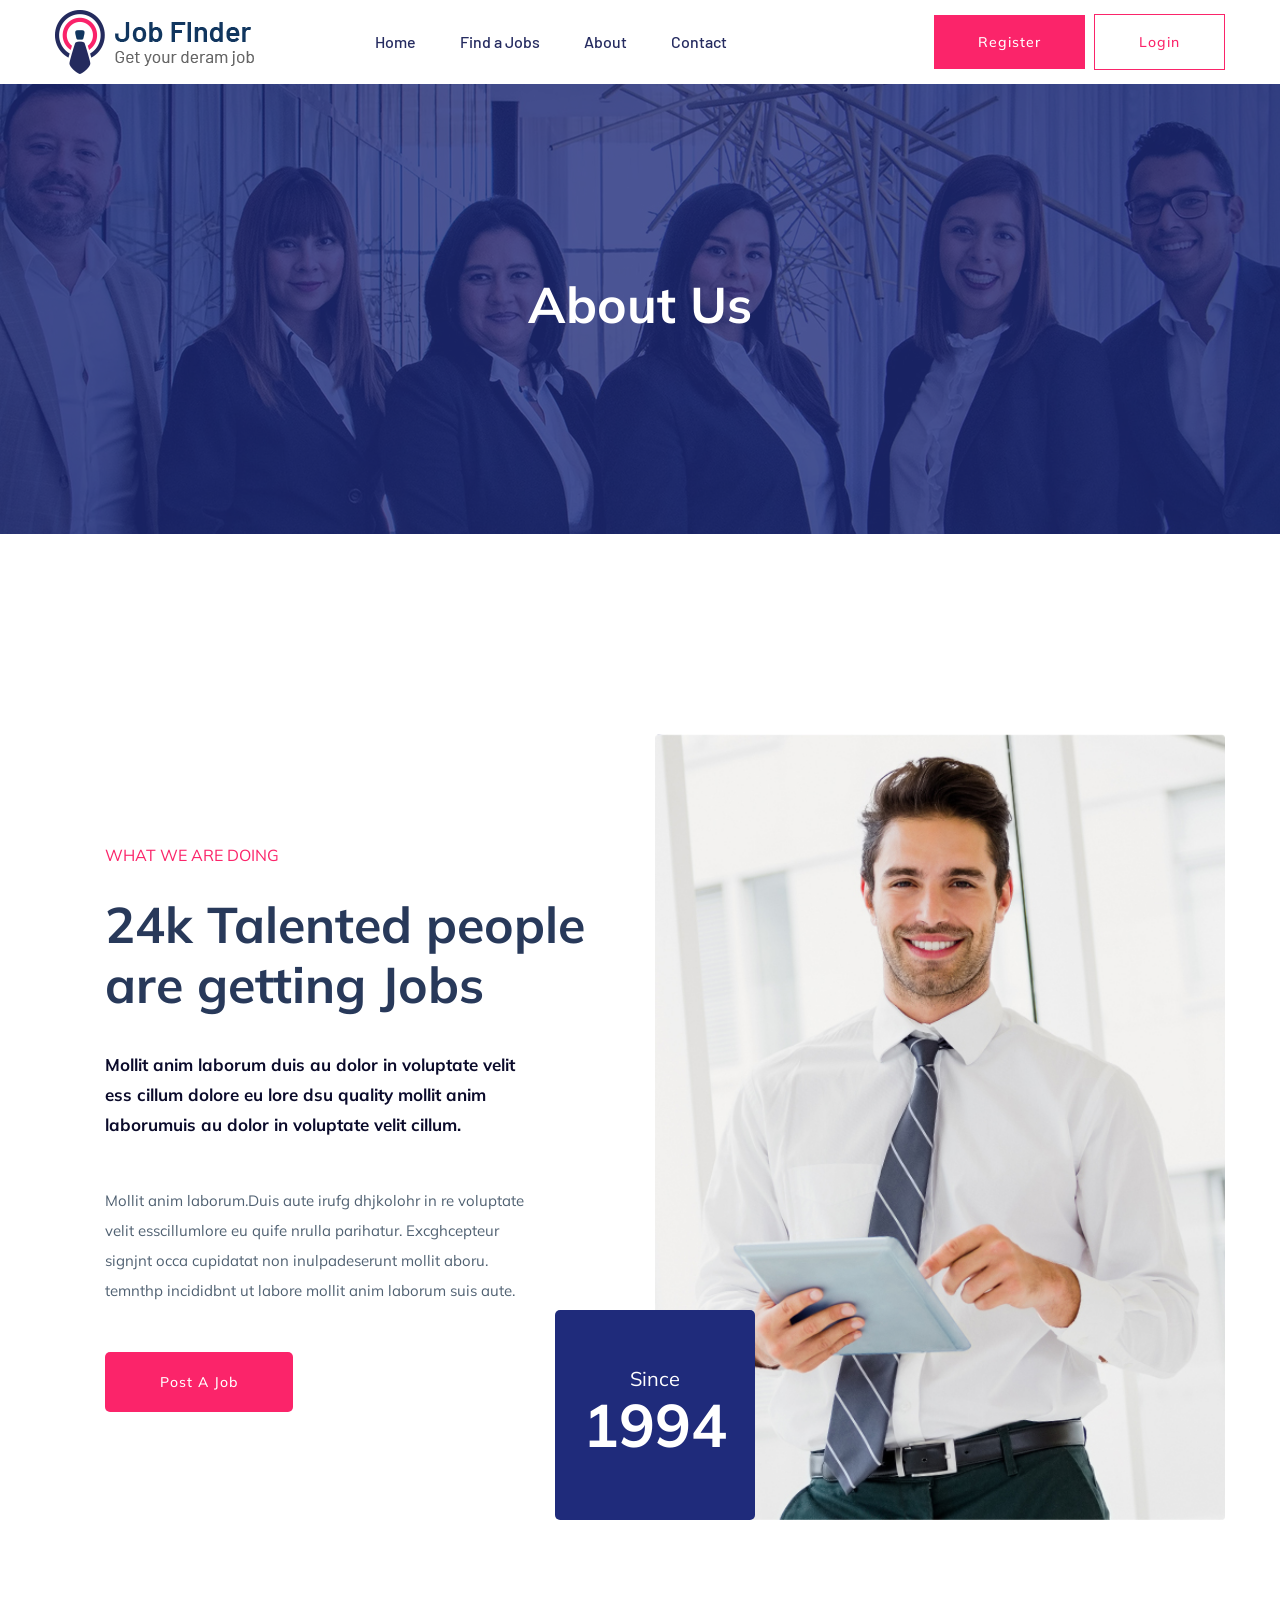
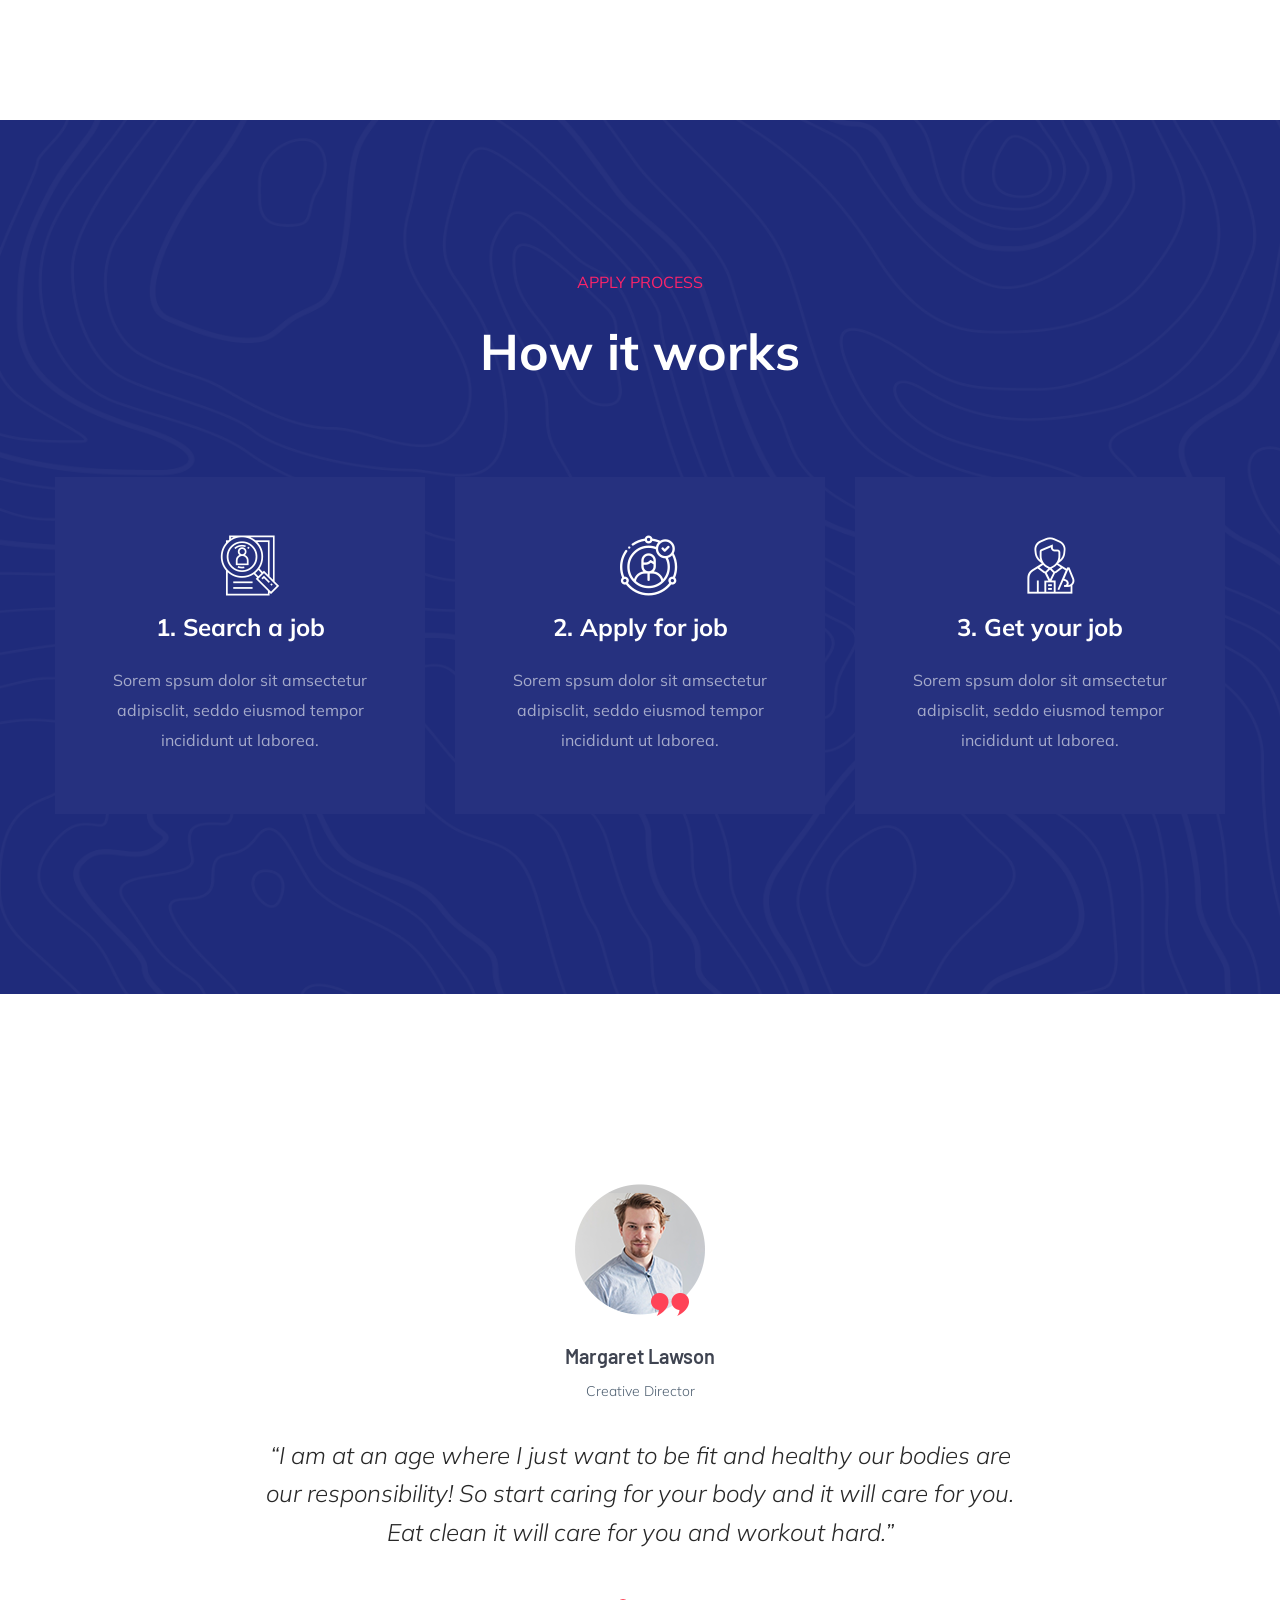
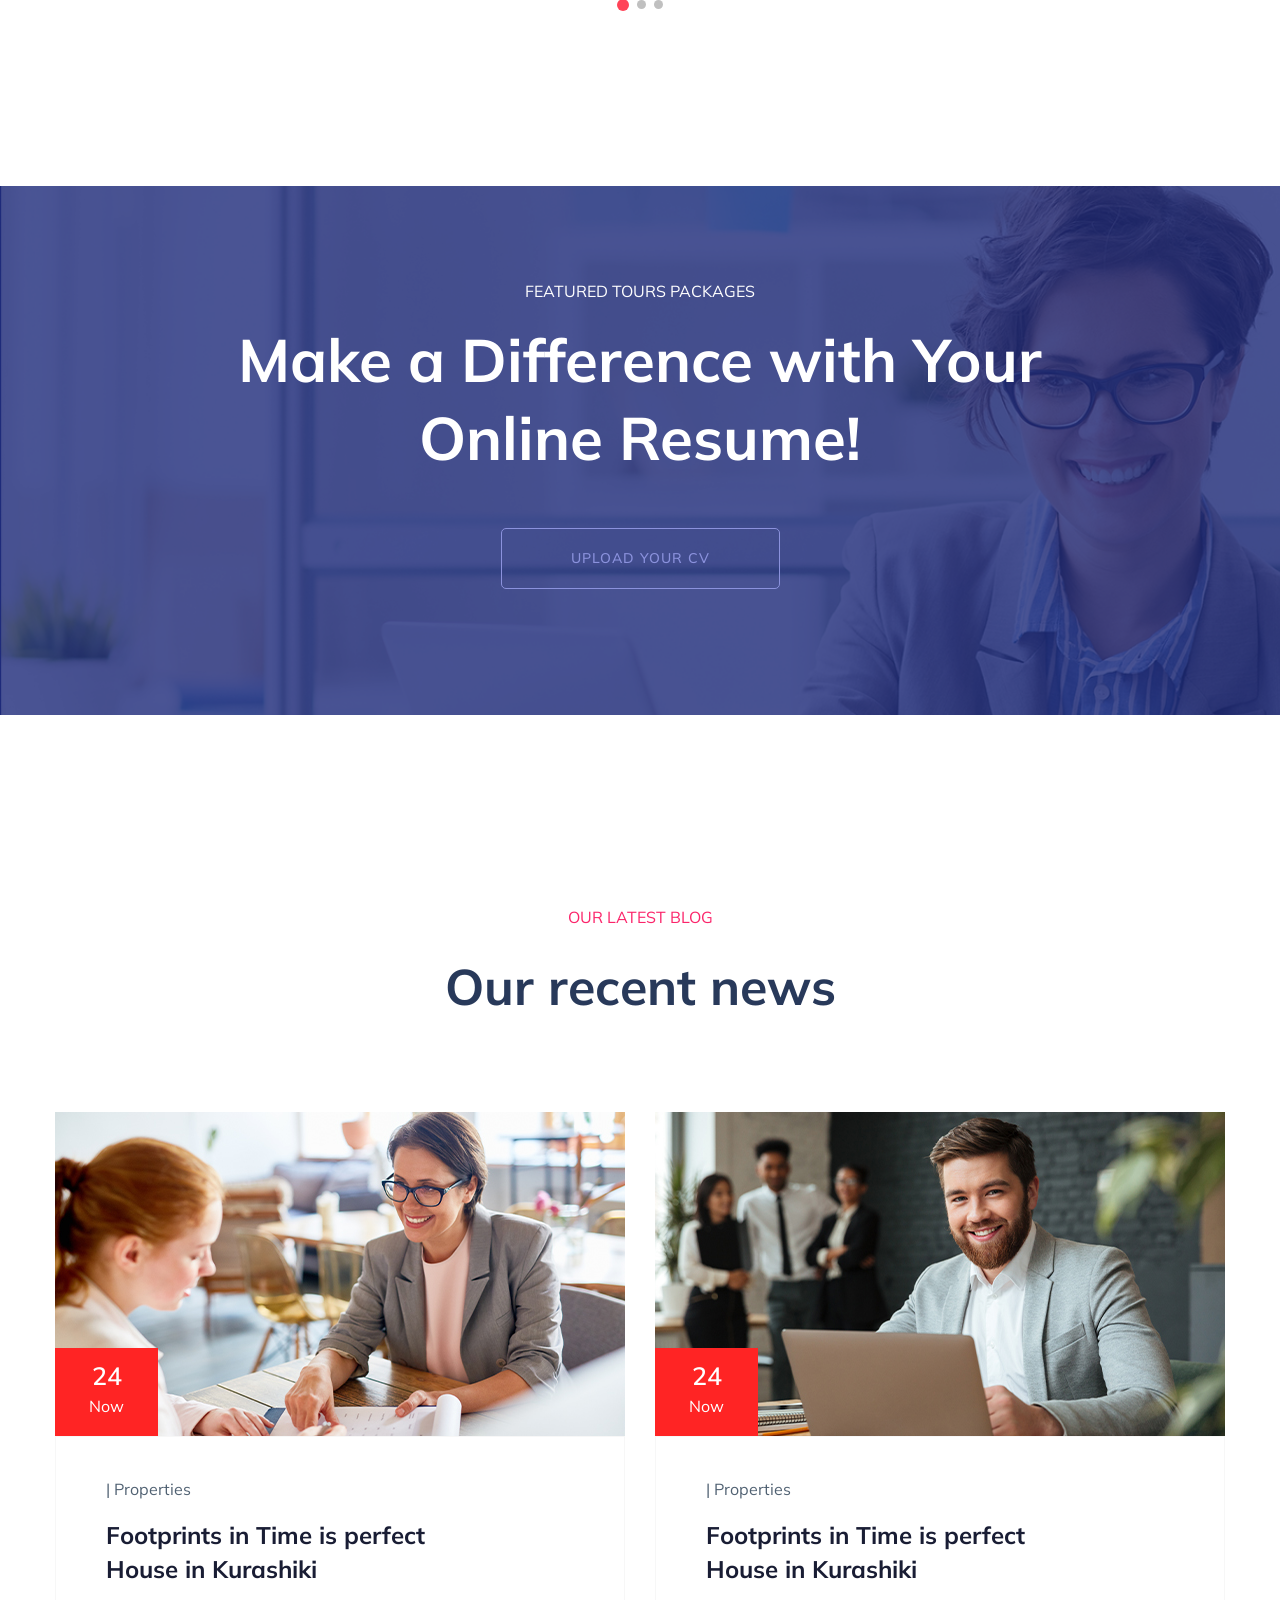
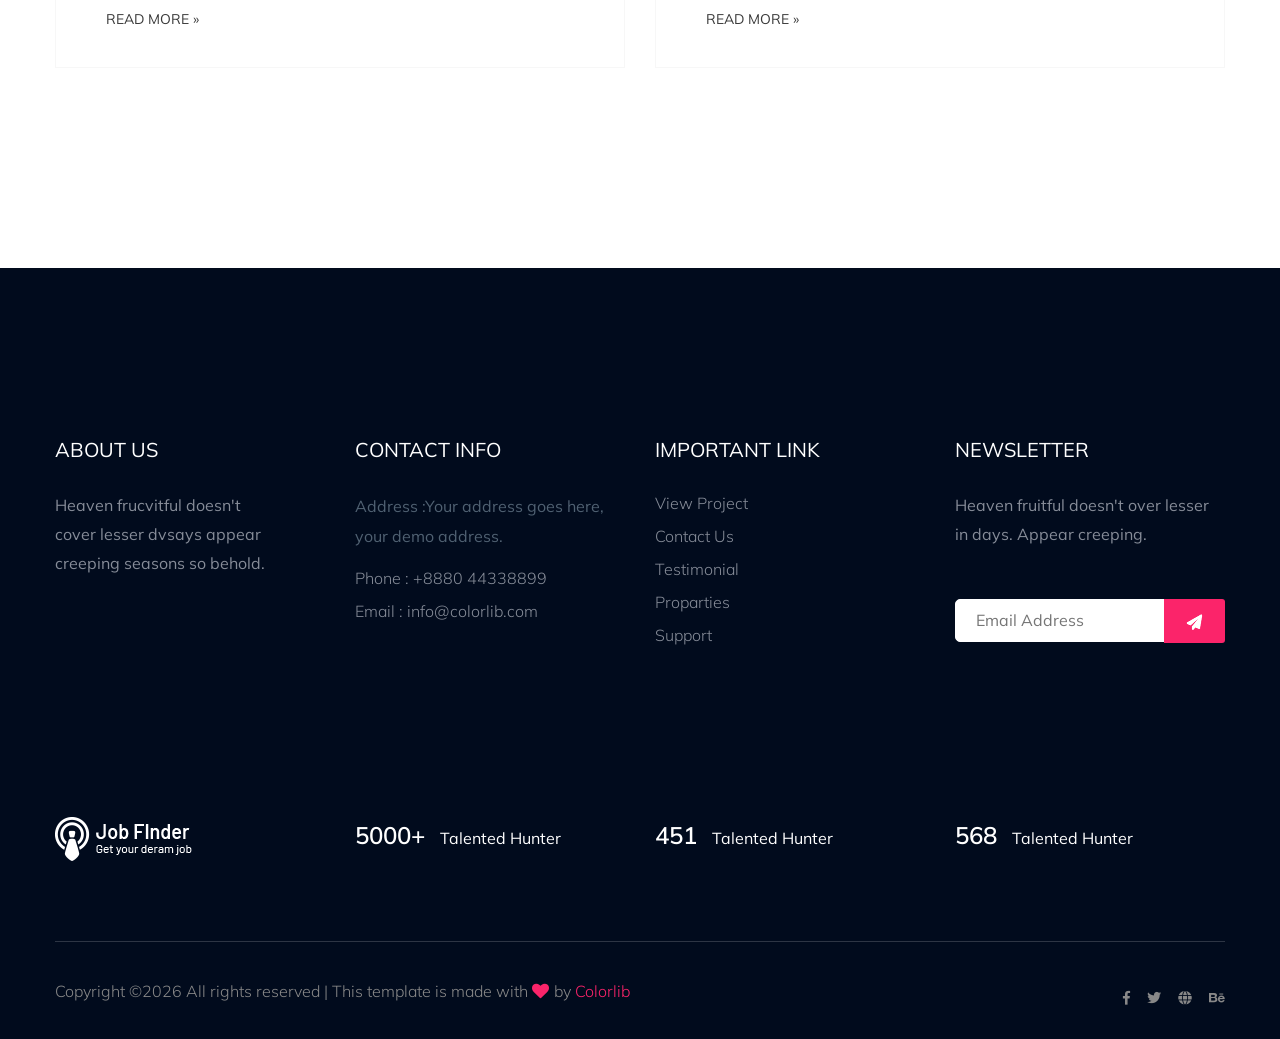
==== commit e62ba91a: "updated" ====
--- a/about.html
+++ b/about.html
@@ -59,7 +59,6 @@
                                             <li><a href="job_listing.html">Find a Jobs </a></li>
                                             <li class="active"><a href="about.html">About</a></li>
                                         
-                                                    <li><a href="job_details.html">job Details</a></li>
                                             <li><a href="contact.html">Contact</a></li>
                                         </ul>
                                     </nav>
--- a/assets/css/style.css
+++ b/assets/css/style.css
@@ -54,4 +54,46 @@
     align-items: flex-end;
     justify-content: center;
     min-width: 120px;
-}+}
+        .login-area {
+            min-height: 100vh;
+            display: flex;
+            align-items: center;
+            justify-content: center;
+        }
+
+        .login-box {
+            background: #fff;
+            padding: 40px;
+            border-radius: 10px;
+            box-shadow: 0 10px 30px rgba(0,0,0,0.1);
+            width: 100%;
+            max-width: 420px;
+        }
+
+        .login-box h2 {
+            margin-bottom: 25px;
+            text-align: center;
+        }
+
+        .form-control {
+            height: 45px;
+            margin-bottom: 15px;
+        }
+
+        .btn-login {
+            width: 100%;
+            height: 45px;
+            background: #0d6efd;
+            color: #fff;
+            border: none;
+        }
+
+        .btn-login:hover {
+            background: #0b5ed7;
+        }
+
+        .extra-links {
+            text-align: center;
+            margin-top: 15px;
+        }
